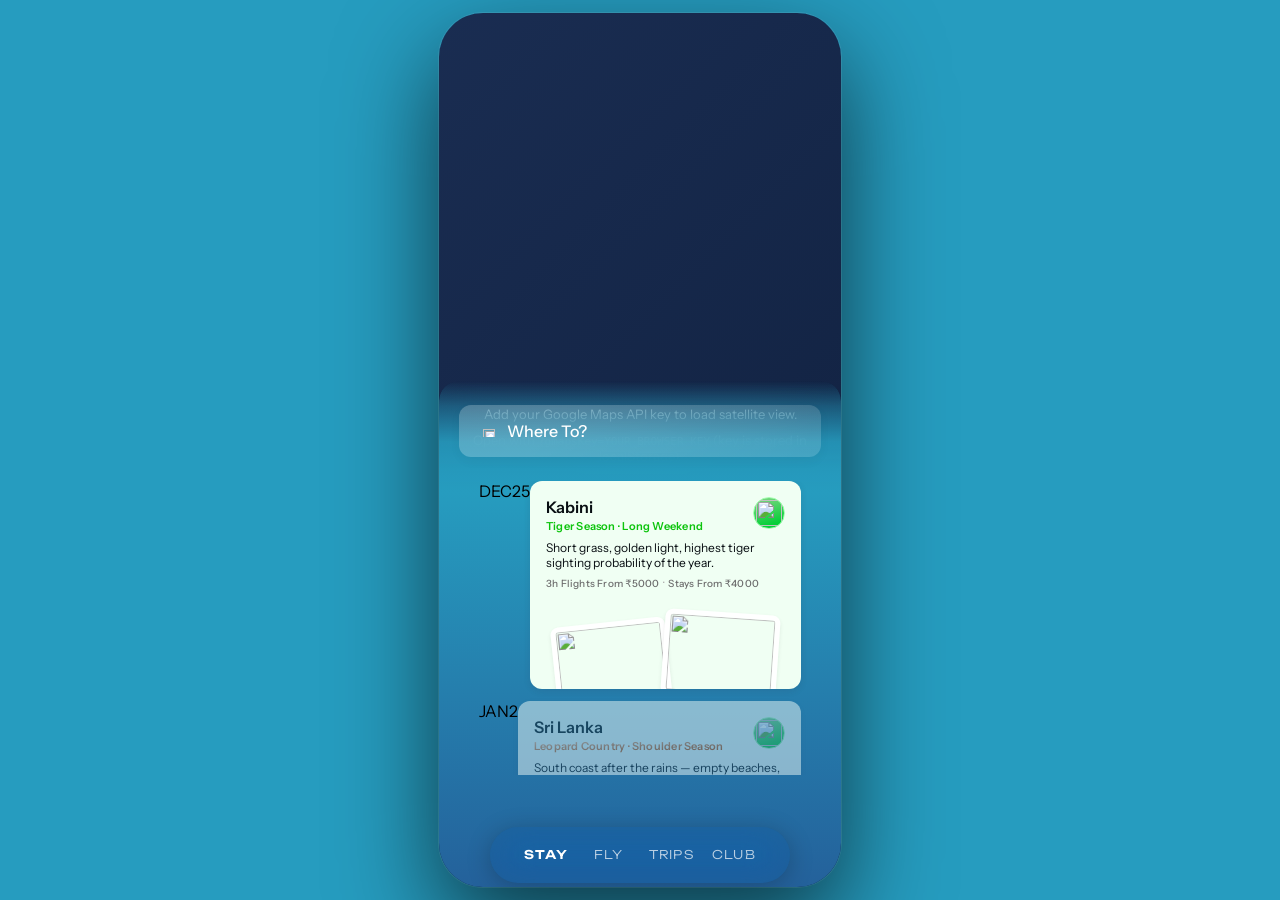
==== index.html @ 6139bfac "Add safe-area padding to sticky results search bar when expanded. Inset the search summary below the" ====
<!DOCTYPE html>
<!-- Storii prototype: edits live in this file; if reload looks unchanged, confirm URL path and hard-refresh (bypass cache). -->
<html lang="en">
<head>
  <meta charset="UTF-8">
  <meta name="viewport" content="width=device-width, initial-scale=1, viewport-fit=cover">
  <meta name="theme-color" content="#269CBF">
  <meta name="apple-mobile-web-app-capable" content="yes">
  <meta name="mobile-web-app-capable" content="yes">
  <meta name="apple-mobile-web-app-status-bar-style" content="black-translucent">
  <meta http-equiv="Cache-Control" content="no-cache, no-store, must-revalidate">
  <meta http-equiv="Pragma" content="no-cache">
  <meta http-equiv="Expires" content="0">
  <title>Storii — Stays</title>
  <link rel="preconnect" href="https://fonts.googleapis.com">
  <link href="https://fonts.googleapis.com/css2?family=Unbounded:wght@300;500;600;700&family=Instrument+Sans:wght@400;500;600;700&family=Geist+Mono:wght@300;400;500&display=swap" rel="stylesheet">
  <style>
    *, *::before, *::after { box-sizing: border-box; margin: 0; padding: 0; }
    body {
      min-height: 100vh;
      background: #0a1628;
      display: flex;
      align-items: center;
      justify-content: center;
      font-family: "Instrument Sans", system-ui, sans-serif;
    }
    .phone {
      width: 402px;
      height: 874px;
      container-type: inline-size;
      container-name: storii-phone;
      border-radius: 44px;
      overflow: hidden;
      position: relative;
      box-shadow:
        0 0 0 1px rgba(255,255,255,0.08),
        0 40px 100px rgba(0,0,0,0.65);
    }
    /* Figma 4623:28866 — screen gradient */
    .stay-screen,
    .screen {
      position: absolute;
      inset: 0;
      z-index: 1;
      background: linear-gradient(180deg, #273f78 0%, #152d63 34.569%, #152d63 100%);
    }
    .map-wrap {
      position: absolute;
      left: 0;
      right: 0;
      top: -30px;
      bottom: 0;
      width: 100%;
      height: auto;
      border-radius: 0;
      overflow: hidden;
      z-index: 1;
      isolation: isolate;
      direction: ltr;
    }
    #map,
    #gmap,
    .map-wrap,
    .map-container {
      background-color: #269CBF;
    }
    html,
    body,
    #root {
      background-color: #269CBF;
    }
    /* Absolute fill: percentage-sized Maps in WebViews often leave a left “gutter” of backgroundColor. */
    #gmap {
      position: absolute;
      left: -3px;
      right: -3px;
      top: 0;
      bottom: 0;
      width: auto;
      height: 100%;
      direction: ltr;
      transform: translateZ(0);
    }
    .map-fallback {
      position: absolute;
      inset: 0;
      display: none;
      align-items: center;
      justify-content: center;
      padding: 24px;
      text-align: center;
      font-size: 13px;
      color: rgba(255,255,255,0.85);
      background: linear-gradient(135deg, #1a2d52, #0f1f3d);
      z-index: 2;
    }
    .map-fallback.visible { display: flex; flex-direction: column; gap: 10px; }
    .map-fallback code { font-size: 11px; opacity: 0.9; }

    /* Bottom sheet — top ~20% fades to transparent over the map; lower ~80% reads as an opaque panel. */
    /* z-index well above Maps internal panes/tiles so sheet receives taps, scroll, wheel — not the map. */
    .sheet {
      position: absolute;
      left: 0;
      top: 368px;
      width: 402px;
      height: 506px;
      padding: 24px 20px 112px;
      border-radius: 20px 20px 0 0;
      z-index: 1000;
      pointer-events: auto;
      overflow: hidden;
      isolation: isolate;
      transform: translateZ(0);
      background: transparent;
      border-top: none;
      box-shadow: none;
      display: flex;
      flex-direction: column;
      gap: 24px;
      min-height: 0;
    }
    .sheet::before {
      content: "";
      position: absolute;
      left: 0;
      right: 0;
      top: 0;
      bottom: 0;
      border-radius: 20px 20px 0 0;
      z-index: 0;
      pointer-events: none;
      backdrop-filter: blur(28px);
      -webkit-backdrop-filter: blur(28px);
      /* Short top fade (map → sheet), then ~90% by search row, solid for cards. */
      mask-image: linear-gradient(
        180deg,
        rgba(0, 0, 0, 0) 0%,
        rgba(0, 0, 0, 0.45) 5%,
        rgba(0, 0, 0, 0.9) 12%,
        rgba(0, 0, 0, 0.98) 18%,
        rgba(0, 0, 0, 1) 22%,
        rgba(0, 0, 0, 1) 100%
      );
      -webkit-mask-image: linear-gradient(
        180deg,
        rgba(0, 0, 0, 0) 0%,
        rgba(0, 0, 0, 0.45) 5%,
        rgba(0, 0, 0, 0.9) 12%,
        rgba(0, 0, 0, 0.98) 18%,
        rgba(0, 0, 0, 1) 22%,
        rgba(0, 0, 0, 1) 100%
      );
    }
    /* Sheet tint: #269CBF fade at lip through 22%, then #269CBF → #24619B down to bottom. */
    .sheet::after {
      content: "";
      position: absolute;
      left: 0;
      right: 0;
      top: 0;
      bottom: 0;
      border-radius: 20px 20px 0 0;
      z-index: 0;
      pointer-events: none;
      background: linear-gradient(
        180deg,
        rgba(38, 156, 191, 0) 0%,
        rgba(38, 156, 191, 0.45) 5%,
        rgba(38, 156, 191, 0.9) 12%,
        rgba(38, 156, 191, 0.98) 18%,
        #269CBF 22%,
        #24619B 100%
      );
      opacity: 1;
    }
    .sheet > * {
      position: relative;
      z-index: 1;
    }
    .search-row {
      display: flex;
      align-items: center;
      width: 100%;
      min-width: 0;
      flex-shrink: 0;
    }
    /* Search row — Where To (Figma 4620:24451 translucent field) */
    .where-box {
      width: 100%;
      min-width: 0;
      flex-shrink: 0;
      box-sizing: border-box;
      height: 52px;
      min-height: 52px;
      max-height: 52px;
      border-radius: 12px;
      padding: 0 20px;
      display: flex;
      align-items: center;
      gap: 8px;
      background: linear-gradient(
        111.989deg,
        rgba(255, 255, 255, 0.225) 23.024%,
        rgba(255, 255, 255, 0.15) 94.82%
      );
      box-shadow: 0 4px 12px rgba(0, 0, 0, 0.04);
      border: none;
      cursor: pointer;
      -webkit-tap-highlight-color: transparent;
      text-align: left;
      font: inherit;
      color: inherit;
    }
    .where-box .search-ic {
      width: 20px;
      height: 20px;
      flex-shrink: 0;
      position: relative;
      overflow: hidden;
    }
    .where-box .search-ic-inner {
      position: absolute;
      top: 20.83%;
      right: 18.41%;
      bottom: 18.59%;
      left: 20.83%;
    }
    .where-box .search-ic-inner img {
      position: absolute;
      inset: 0;
      width: 100%;
      height: 100%;
      object-fit: contain;
      object-position: center;
      display: block;
    }
    .where-box span {
      font-weight: 500;
      font-size: 16px;
      color: #fff;
      text-transform: capitalize;
    }

    /* Bleed into sheet horizontal padding so the scroller viewport is full 402px — maximizes next-card peek. */
    .cards-scroller-bleed {
      width: calc(100% + 40px);
      margin-left: -20px;
      margin-right: -20px;
      flex: 1 1 auto;
      min-height: 0;
      min-width: 0;
      align-self: stretch;
      display: block;
    }

    /* Horizontal cards — min-width:0 so row scrolls inside fixed-width sheet (flex quirk) */
    /* Inner track uses max-content width so horizontal overflow is always measurable (flex-as-scroller bug in some engines). */
    /* display:block + padding: stable on iOS; flex + justify-content on a scrollport caused vertical jump while panning. */
    .cards-scroller {
      display: block;
      width: 100%;
      min-width: 0;
      flex: 1 1 auto;
      min-height: 0;
      overflow-x: auto;
      overflow-y: hidden;
      margin: 0;
      padding: 4px 20px 14px 20px;
      scroll-snap-type: x proximity;
      scroll-padding-inline: 20px;
      -webkit-overflow-scrolling: touch;
      touch-action: pan-x;
      overscroll-behavior-x: contain;
      overscroll-behavior-y: contain;
      scrollbar-width: none;
      cursor: grab;
      user-select: none;
      -webkit-user-select: none;
    }
    .cards-scroller-track {
      display: flex;
      flex-direction: row;
      flex-wrap: nowrap;
      align-items: flex-start;
      gap: 16px;
      width: max-content;
      min-height: 0;
    }
    .cards-scroller:active {
      cursor: grabbing;
    }
    .cards-scroller::-webkit-scrollbar { display: none; }

    .cards-scroller-tail {
      flex: 0 0 20px;
      width: 20px;
      flex-shrink: 0;
      scroll-snap-align: end;
    }

    /* Card width leaves at least ~48px of the next card visible (plus 16px gap) within the scroller inner width. */
    /* Fixed card width inside max-content track — avoids % flex-basis quirks; guarantees scroll range. */
    .deal-card {
      flex: 0 0 280px;
      width: 280px;
      scroll-snap-align: start;
      background: #eef8f1;
      border-radius: 12px;
      padding: 16px 16px 8px;
      box-shadow: 0 1.92px 7.68px rgba(49,44,63,0.12);
      display: flex;
      flex-direction: column;
      gap: 6px;
      overflow: hidden;
      flex-shrink: 0;
      transition: opacity 0.2s ease, transform 0.2s ease, filter 0.2s ease;
      user-select: none;
      -webkit-user-select: none;
      -webkit-touch-callout: none;
    }
    .deal-card.dim {
      opacity: 0.48;
      filter: saturate(0.85);
    }
    .deal-card.kabini { background: #f0fff3; }
    .deal-card.dest-sri-lanka { background: #f6fff8; }
    .deal-card.dest-maldives { background: #f0f9ff; }
    .deal-card.dest-rajasthan { background: #fff8f0; }
    .deal-card.dest-bangkok { background: #fffef5; }
    .deal-card.dest-vietnam { background: #f5fffa; }
    .deal-card.dest-hcmc { background: #f5fbff; }
    .deal-card.dest-hanoi { background: #f8fff5; }
    .deal-card.dest-phuket { background: #f0fffc; }
    .deal-card.dest-kl { background: #fffaf5; }
    .deal-card.dest-singapore { background: #faf5ff; }
    .deal-card.dest-bhutan { background: #f4fff7; }

    /* Desktop: date column hidden; row wrapper is layout-transparent. */
    .card-row {
      display: contents;
    }
    .card-date {
      display: none;
    }

    .card-titles .sub-line {
      font-size: 11px;
      font-weight: 600;
      letter-spacing: 0.02em;
      color: rgba(8, 14, 18, 0.72);
      line-height: 1.35;
      text-transform: none;
      white-space: normal;
    }
    .card-titles .sub-line.sub-accent {
      color: #0cc40c;
    }
    .card-titles .sub-line.sub-warm {
      background: linear-gradient(177.65deg, #ffb788 9%, #cc4e00 81%);
      -webkit-background-clip: text;
      -webkit-text-fill-color: transparent;
      background-clip: text;
    }

    /* Filter chip rings — match Figma Storii Filter (node 2393:8639): Staycation / Nature / Road / Temple / Islands / Family */
    .filter-ic.variant-blue {
      border-color: #c3fbff;
      background: linear-gradient(163.88deg, #90f0ff 8.7%, #02d3f3 81.1%);
    }
    .filter-ic.variant-nature {
      border-color: #a1ffae;
      background: linear-gradient(163.88deg, #76d57f 8.7%, #05cf37 81.1%);
    }
    .filter-ic.variant-teal {
      border-color: #8df5dc;
      background: linear-gradient(163.88deg, #76d5d5 8.7%, #1beeab 81.1%);
    }
    .filter-ic.variant-temple {
      border-color: #ffaea1;
      background: linear-gradient(163.88deg, #ffb788 8.7%, #cc4e00 81.1%);
    }
    .filter-ic.variant-pink {
      border-color: #f28df5;
      background: linear-gradient(163.88deg, #d576bc 8.7%, #ee1bce 81.1%);
    }
    .filter-ic.variant-road {
      border-color: #f5e78d;
      background: linear-gradient(163.88deg, #d5c776 8.7%, #eeb91b 81.1%);
    }

    .card-head {
      display: flex;
      align-items: flex-start;
      justify-content: space-between;
      gap: 8px;
    }
    .card-titles { display: flex; flex-direction: column; gap: 2px; }
    .card-titles h2 {
      font-size: 16px;
      font-weight: 600;
      color: #080e12;
      text-transform: none;
    }
    .card-titles .sub-green { font-size: 12px; font-weight: 600; color: #0cc40c; }
    .card-titles .sub-orange {
      font-size: 12px;
      font-weight: 600;
      background: linear-gradient(177.65deg, #ffb788 9%, #cc4e00 81%);
      -webkit-background-clip: text;
      -webkit-text-fill-color: transparent;
      background-clip: text;
    }
    .filter-ic {
      width: 32px;
      height: 32px;
      border-radius: 50%;
      overflow: hidden;
      border: 1px solid #a1ffae;
      flex-shrink: 0;
      background: linear-gradient(160deg, #76d57f 9%, #05cf37 81%);
    }
    .filter-ic img { width: 100%; height: 100%; object-fit: cover; }
    .filter-ic.contain img,
    .filter-ic.kabini-nature img,
    .filter-ic.variant-temple img {
      object-fit: contain;
      padding: 2px;
    }

    .card-desc {
      font-family: "Instrument Sans", system-ui, sans-serif;
      font-size: 12px;
      font-weight: 400;
      color: #080e12;
      line-height: normal;
      display: -webkit-box;
      -webkit-line-clamp: 2;
      line-clamp: 2;
      -webkit-box-orient: vertical;
      overflow: hidden;
      text-overflow: ellipsis;
      min-height: 0;
    }
    .card-meta {
      display: -webkit-box;
      -webkit-box-orient: vertical;
      -webkit-line-clamp: 2;
      line-clamp: 2;
      overflow: hidden;
      font-size: 10px;
      font-family: "Instrument Sans", system-ui, sans-serif;
      font-weight: 500;
      color: #6e6e6e;
      letter-spacing: 0.02em;
      padding: 4px 0;
      margin-top: -4px;
      margin-bottom: -4px;
      line-height: 1.35;
      min-width: 0;
      word-break: normal;
      overflow-wrap: anywhere;
      text-overflow: ellipsis;
      text-transform: none;
    }
    .card-meta span {
      display: inline;
    }
    .card-meta .dot {
      display: inline;
      padding: 0 0.35em;
      font-family: "Instrument Sans", sans-serif;
      font-size: 11px;
      color: #b4b4b4;
      text-transform: lowercase;
    }

    .polaroid-stack {
      position: relative;
      /* Fixed band + overflow: bottom of the tilted frames crops inside the stack (not the whole card).
         Photos overlap again via left offsets; card overflow:hidden still clips the right edge slightly on p2. */
      height: 96px;
      width: 100%;
      max-width: 100%;
      margin-top: 4px;
      margin-bottom: -16px;
      flex-shrink: 0;
      overflow: hidden;
    }
    .polaroid {
      position: absolute;
      border: 5px solid #fff;
      border-radius: 8px;
      box-shadow: 0 2px 4px rgba(0,0,0,0.08);
      overflow: hidden;
    }
    .polaroid img {
      width: 100%;
      height: 100%;
      object-fit: cover;
      display: block;
    }
    .deal-card img {
      -webkit-user-drag: none;
      user-drag: none;
      pointer-events: none;
    }
    .polaroid.p1 {
      width: 48%;
      aspect-ratio: 4 / 3;
      height: auto;
      left: 8px;
      top: 21px;
      transform: rotate(-6deg);
      z-index: 1;
    }
    .polaroid.p2 {
      width: 48%;
      aspect-ratio: 4 / 3;
      height: auto;
      left: calc(48% + 2px);
      top: 11px;
      transform: rotate(4deg);
      z-index: 2;
    }

    /* Tab bar — Figma 4665:33910 iOS floating pill */
    #storii-stay-tab-bar[hidden] {
      display: none !important;
    }
    .tab-bar {
      position: absolute;
      bottom: 0;
      left: 0;
      right: 0;
      display: flex;
      align-items: flex-end;
      justify-content: center;
      padding-bottom: 4px;
      z-index: 1001;
      pointer-events: none;
      background: none;
      background-color: transparent;
      box-shadow: none;
    }
    .tab-inner {
      pointer-events: all;
      box-sizing: border-box;
      width: 300px;
      max-width: calc(100% - 48px);
      min-height: 56px;
      display: flex;
      align-items: center;
      justify-content: space-between;
      padding: 12px 30px;
      border-radius: 40px;
      background: rgba(20, 76, 133, 0.2);
      backdrop-filter: blur(20px) saturate(1.2);
      -webkit-backdrop-filter: blur(20px) saturate(1.2);
      box-shadow: 0 4px 24px rgba(0, 0, 0, 0.22);
    }

    /* Map destination pins — inactive: dot from card .filter-ic fill; active: SVG bubble + card icon image. */
    .g-html-marker.map-pin-anchor {
      font-family: "Instrument Sans", system-ui, sans-serif !important;
      -webkit-font-smoothing: antialiased;
    }
    .map-pin-dot-wrap {
      box-sizing: border-box;
      width: 20px;
      height: 20px;
      display: flex;
      align-items: center;
      justify-content: center;
    }
    .map-pin-dot-inner {
      box-sizing: border-box;
      width: 14px;
      height: 14px;
      border-radius: 50%;
      border: 3px solid #fff;
      flex-shrink: 0;
    }
    .map-pin-active-wrap {
      position: relative;
      width: 50px;
      height: 62px;
      transform-origin: 50% 100%;
      filter: drop-shadow(0 4px 12px rgba(0, 0, 0, 0.35));
      overflow: visible;
    }
    .map-pin-active-wrap.map-pin-pop {
      animation: map-pin-pop-in 0.32s ease forwards;
    }
    @keyframes map-pin-pop-in {
      from {
        transform: scale(0.6);
      }
      to {
        transform: scale(1);
      }
    }
    .map-pin-active-svg {
      display: block;
      width: 50px;
      height: 62px;
      overflow: visible;
    }
    .map-pin-active-symbol {
      position: absolute;
      left: 5px;
      top: 7px;
      width: 40px;
      height: 40px;
      border-radius: 50%;
      overflow: hidden;
      display: flex;
      align-items: center;
      justify-content: center;
      pointer-events: none;
      box-sizing: border-box;
    }
    .map-pin-active-img {
      width: 100%;
      height: 100%;
      object-fit: contain;
      padding: 2px;
      box-sizing: border-box;
      display: block;
    }
    .map-pin-active-emoji {
      font-size: 22px;
      line-height: 1;
      display: block;
    }
    .g-html-marker.map-pin-anchor.map-pin-anchor-active {
      z-index: 2147483000 !important;
    }
    .tab-item {
      flex: 0 0 52px;
      width: 52px;
      height: 32px;
      display: flex;
      align-items: center;
      justify-content: center;
      text-align: center;
      font-family: "Unbounded", sans-serif;
      font-size: 12px;
      font-weight: 500;
      text-transform: uppercase;
      letter-spacing: 0.1em;
      line-height: 1;
      cursor: pointer;
      user-select: none;
    }
    .tab-item.active {
      font-weight: 600;
      color: #fff;
    }
    .tab-item:not(.active) {
      font-weight: 300;
      color: rgba(255, 255, 255, 0.7);
    }

    /* Search overlay — Figma 4562:5555 (layer 3) */
    .search-overlay,
    .storii-search-overlay {
      position: absolute;
      inset: 0;
      z-index: 3;
      display: flex;
      flex-direction: column;
      padding: calc(20px + max(16px, env(safe-area-inset-top, 0px))) 24px 24px;
      box-sizing: border-box;
      background: linear-gradient(180deg, #269CBF 0%, #269CBF 22%, #24619B 100%);
      opacity: 0;
      visibility: hidden;
      pointer-events: none;
      transform: translateY(20px);
      transition:
        opacity 200ms ease-out,
        transform 200ms ease-out,
        visibility 0ms linear 200ms;
    }
    .storii-search-overlay.is-open {
      z-index: 1100;
      opacity: 1;
      visibility: visible;
      pointer-events: auto;
      transform: translateY(0);
      transition:
        opacity 200ms ease-out,
        transform 200ms ease-out,
        visibility 0ms;
    }
    .storii-search-overlay.is-closing {
      opacity: 0;
      transform: translateY(20px);
      transition:
        opacity 150ms ease-in,
        transform 150ms ease-in,
        visibility 0ms linear 150ms;
    }
    .storii-search-overlay-head {
      display: flex;
      align-items: flex-start;
      justify-content: space-between;
      gap: 16px;
      margin-bottom: 24px;
    }
    .storii-search-title {
      margin: 0;
      font-family: "Instrument Sans", system-ui, sans-serif;
      font-size: 24px;
      line-height: 34px;
      color: #fff;
      text-transform: capitalize;
      font-weight: 600;
    }
    .storii-search-title-line {
      display: block;
    }
    .storii-search-title-line--soft {
      font-weight: 400;
    }
    .storii-search-close {
      flex: 0 0 auto;
      width: 44px;
      height: 44px;
      border: none;
      border-radius: 50%;
      padding: 0;
      display: flex;
      align-items: center;
      justify-content: center;
      cursor: pointer;
      -webkit-tap-highlight-color: transparent;
      background: linear-gradient(
        93.188deg,
        rgba(255, 255, 255, 0.225) 23.024%,
        rgba(255, 255, 255, 0.15) 94.82%
      );
      box-shadow: 0 4px 12px rgba(0, 0, 0, 0.04);
      color: #fff;
    }
    .storii-search-close svg {
      width: 12px;
      height: 12px;
      display: block;
    }
    .storii-search-compose {
      width: 100%;
      border-radius: 12px;
      box-sizing: border-box;
      background: linear-gradient(
        99.54deg,
        rgba(255, 255, 255, 0.225) 23.024%,
        rgba(255, 255, 255, 0.15) 94.82%
      );
      box-shadow: 0 4px 12px rgba(0, 0, 0, 0.04);
      margin-bottom: 32px;
      padding: 12px 12px 12px 16px;
      display: flex;
      flex-direction: column;
      gap: 12px;
      flex-shrink: 0;
    }
    .storii-search-overlay.has-date-picker .storii-search-compose {
      margin-bottom: 12px;
    }
    .storii-search-overlay.has-date-picker {
      overflow: hidden;
    }
    .storii-search-overlay.has-date-picker .storii-search-suggested-label,
    .storii-search-overlay.has-date-picker .storii-search-suggestions {
      display: none;
    }
    .storii-search-compose-top {
      display: flex;
      align-items: flex-start;
      gap: 8px;
      width: 100%;
    }
    .storii-search-field-ic {
      flex: 0 0 20px;
      width: 20px;
      height: 20px;
      margin-top: 8px;
      position: relative;
      overflow: hidden;
    }
    .storii-search-field-ic img {
      position: absolute;
      inset: 0;
      width: 100%;
      height: 100%;
      object-fit: contain;
    }
    .storii-search-input {
      flex: 1 1 auto;
      min-width: 0;
      width: 100%;
      min-height: 48px;
      max-height: 72px;
      resize: none;
      border: none;
      background: transparent;
      outline: none;
      font-family: "Instrument Sans", system-ui, sans-serif;
      font-size: 16px;
      font-weight: 500;
      line-height: 24px;
      color: #fff;
      text-transform: capitalize;
      padding: 4px 0 0;
      margin: 0;
    }
    .storii-search-input::placeholder {
      color: rgba(255, 255, 255, 0.55);
    }
    .storii-search-compose-divider {
      border: none;
      height: 1px;
      margin: 0;
      width: 100%;
      background: rgba(255, 255, 255, 0.22);
    }
    .storii-search-compose-meta {
      display: flex;
      align-items: center;
      gap: 12px;
      width: 100%;
      min-width: 0;
    }
    .storii-search-meta-chip {
      display: inline-flex;
      align-items: center;
      gap: 8px;
      flex: 0 1 auto;
      min-width: 0;
      padding: 4px 0;
      border: none;
      background: transparent;
      cursor: text;
      -webkit-tap-highlight-color: transparent;
      font: inherit;
      color: #fff;
      text-align: left;
    }
    .storii-search-meta-chip--dates {
      cursor: pointer;
    }
    .storii-search-date-label {
      font-family: "Instrument Sans", system-ui, sans-serif;
      font-size: 14px;
      font-weight: 500;
      color: #fff;
      text-transform: capitalize;
      white-space: nowrap;
    }
    .storii-search-meta-chip--guests,
    .storii-search-meta-chip--rooms {
      flex: 0 0 auto;
    }
    .storii-search-meta-chip--guests::before,
    .storii-search-meta-chip--rooms::before {
      content: "·";
      margin-right: 12px;
      color: rgba(255, 255, 255, 0.45);
      font-size: 14px;
      line-height: 1;
      pointer-events: none;
    }
    .storii-search-meta-lucide {
      flex: 0 0 14px;
      width: 14px;
      height: 14px;
      color: rgba(255, 255, 255, 0.7);
      stroke: rgba(255, 255, 255, 0.7);
    }
    .storii-search-compose-meta svg {
      color: rgba(255, 255, 255, 0.7);
      stroke: rgba(255, 255, 255, 0.7);
    }
    .storii-search-meta-input {
      width: auto;
      min-width: 1ch;
      max-width: 100%;
      border: none;
      background: transparent;
      outline: none;
      font-family: "Instrument Sans", system-ui, sans-serif;
      font-size: 14px;
      font-weight: 500;
      color: #fff;
      text-transform: capitalize;
      padding: 0;
      margin: 0;
    }
    .storii-search-meta-input--guests,
    .storii-search-meta-input--rooms {
      width: 1.5ch;
      text-align: center;
    }
    .storii-search-submit {
      flex: 0 0 32px;
      width: 32px;
      height: 32px;
      margin-left: auto;
      border: none;
      border-radius: 50%;
      padding: 0;
      display: flex;
      align-items: center;
      justify-content: center;
      cursor: pointer;
      -webkit-tap-highlight-color: transparent;
      background-image: url("data:image/svg+xml,%3Csvg viewBox='0 0 32 32' xmlns='http://www.w3.org/2000/svg' preserveAspectRatio='none'%3E%3Crect width='100%25' height='100%25' fill='url(%23grad)'/%3E%3Cdefs%3E%3CradialGradient id='grad' gradientUnits='userSpaceOnUse' cx='0' cy='0' r='10' gradientTransform='matrix(1.4393 2.8652 -3.1501 6.7195 8.45 -4.5435)'%3E%3Cstop stop-color='rgba(255,255,255,1)' offset='0'/%3E%3Cstop stop-color='rgba(255,255,255,0.5)' offset='1'/%3E%3C/radialGradient%3E%3C/defs%3E%3C/svg%3E");
      background-size: 100% 100%;
      background-repeat: no-repeat;
      box-shadow: 0 4px 6px rgba(0, 0, 0, 0.04);
    }
    .storii-search-submit-icon {
      flex: 0 0 16px;
      width: 16px;
      height: 16px;
      display: block;
      color: #0a1628;
      stroke: #0a1628;
    }
    .storii-search-submit svg {
      display: block;
      color: #0a1628;
      stroke: #0a1628;
    }
    .storii-search-suggested-label {
      margin: 0 0 12px;
      font-family: "Instrument Sans", system-ui, sans-serif;
      font-size: 11px;
      font-weight: 500;
      letter-spacing: 0.12em;
      text-transform: uppercase;
      color: rgba(255, 255, 255, 0.55);
    }
    .storii-search-suggestions {
      list-style: none;
      margin: 0;
      padding: 0;
      display: flex;
      flex-direction: column;
      gap: 4px;
    }
    .storii-search-suggestion {
      display: flex;
      align-items: flex-start;
      justify-content: space-between;
      gap: 12px;
      width: 100%;
      padding: 14px 10px;
      border: none;
      border-radius: 12px;
      background: transparent;
      cursor: pointer;
      -webkit-tap-highlight-color: transparent;
      text-align: left;
      font: inherit;
      color: rgba(255, 255, 255, 0.7);
      box-shadow: 0 4px 6px rgba(0, 0, 0, 0.04);
    }
    .storii-search-suggestion-text {
      flex: 1 1 auto;
      min-width: 0;
      font-family: "Instrument Sans", system-ui, sans-serif;
      font-size: 14px;
      font-weight: 500;
      line-height: 1.35;
      text-transform: capitalize;
    }
    .storii-search-suggestion-arrow {
      flex: 0 0 24px;
      width: 24px;
      height: 24px;
      display: flex;
      align-items: center;
      justify-content: center;
    }
    .storii-search-suggestion-arrow-inner {
      display: flex;
      align-items: center;
      justify-content: center;
      width: 24px;
      height: 24px;
      transform: rotate(-130deg);
    }
    .storii-search-suggestion-arrow-inner img {
      width: 14px;
      height: 14px;
      display: block;
      object-fit: contain;
      opacity: 0.85;
    }

    /* Date range picker sheet — below search compose */
    .storii-date-picker {
      flex: 0 0 0;
      min-height: 0;
      overflow: hidden;
      opacity: 0;
      transform: translateY(12px);
      pointer-events: none;
      transition:
        opacity 200ms ease-out,
        transform 200ms ease-out,
        flex 200ms ease-out;
    }
    .storii-date-picker.is-open {
      flex: 1 1 auto;
      opacity: 1;
      transform: translateY(0);
      pointer-events: auto;
    }
    .storii-date-picker.is-closing {
      flex: 0 0 0;
      opacity: 0;
      transform: translateY(12px);
      transition:
        opacity 200ms ease-in,
        transform 200ms ease-in,
        flex 200ms ease-in;
    }
    .storii-date-picker-panel {
      height: 100%;
      min-height: 0;
      display: flex;
      flex-direction: column;
      background: #fff;
      border-radius: 16px 16px 0 0;
      box-shadow: 0 -4px 24px rgba(0, 0, 0, 0.12);
    }
    .storii-date-picker-scroll {
      flex: 1 1 auto;
      min-height: 0;
      overflow-x: hidden;
      overflow-y: auto;
      -webkit-overflow-scrolling: touch;
      overscroll-behavior: contain;
      padding: 20px 24px;
      box-sizing: border-box;
    }
    .storii-cal-month {
      margin: 0 0 28px;
    }
    .storii-cal-month:last-child {
      margin-bottom: 8px;
    }
    .storii-cal-month-title {
      margin: 0 0 16px;
      font-family: "Instrument Sans", system-ui, sans-serif;
      font-size: 18px;
      font-weight: 600;
      line-height: 1.2;
      color: #0a1628;
      text-align: left;
    }
    .storii-cal-dow {
      display: grid;
      grid-template-columns: repeat(7, 1fr);
      margin: 0 0 8px;
      padding: 0;
      list-style: none;
    }
    .storii-cal-dow li {
      font-family: "Instrument Sans", system-ui, sans-serif;
      font-size: 11px;
      font-weight: 500;
      letter-spacing: 0.06em;
      text-transform: uppercase;
      text-align: center;
      color: rgba(10, 22, 40, 0.45);
    }
    .storii-cal-grid {
      display: grid;
      grid-template-columns: repeat(7, 1fr);
      gap: 2px 0;
    }
    .storii-cal-day {
      position: relative;
      display: flex;
      align-items: center;
      justify-content: center;
      min-height: 44px;
      padding: 0;
      border: none;
      background: transparent;
      cursor: pointer;
      -webkit-tap-highlight-color: transparent;
      font: inherit;
    }
    .storii-cal-day.is-empty {
      visibility: hidden;
      pointer-events: none;
    }
    .storii-cal-day.is-past {
      cursor: default;
      pointer-events: none;
    }
    .storii-cal-day.is-past .storii-cal-day-num {
      color: rgba(10, 22, 40, 0.28);
    }
    .storii-cal-day-num {
      position: relative;
      z-index: 2;
      width: 40px;
      height: 40px;
      display: flex;
      align-items: center;
      justify-content: center;
      border-radius: 50%;
      font-family: "Instrument Sans", system-ui, sans-serif;
      font-size: 15px;
      font-weight: 500;
      line-height: 1;
      color: #0a1628;
    }
    .storii-cal-day.is-in-range::before,
    .storii-cal-day.is-range-start::before,
    .storii-cal-day.is-range-end::before {
      content: "";
      position: absolute;
      top: 50%;
      transform: translateY(-50%);
      height: 40px;
      background: rgba(10, 22, 40, 0.12);
      z-index: 0;
    }
    .storii-cal-day.is-in-range::before {
      left: 0;
      right: 0;
    }
    .storii-cal-day.is-range-start::before {
      left: 50%;
      right: 0;
    }
    .storii-cal-day.is-range-end::before {
      left: 0;
      right: 50%;
    }
    .storii-cal-day.is-endpoint .storii-cal-day-num {
      background: #0a1628;
      color: #fff;
    }

    .storii-search-overlay.is-exiting-to-results {
      opacity: 0;
      pointer-events: none;
      transition: opacity 200ms ease-in;
    }

    /* Results screen — layer 2 (mounted but inert until search handoff) */
    .results-screen,
    .storii-search-results {
      position: absolute;
      inset: 0;
      z-index: 2;
      pointer-events: none;
      visibility: hidden;
    }
    .storii-search-results.is-layer-active {
      visibility: visible;
      pointer-events: none;
    }
    .storii-search-results.is-open {
      visibility: visible;
    }
    body.storii-results-screen-open #storii-stay-tab-bar {
      display: none !important;
      pointer-events: none;
      visibility: hidden;
    }
    .storii-results-map-wrap {
      position: absolute;
      left: 0;
      right: 0;
      top: -30px;
      bottom: 0;
      overflow: hidden;
      z-index: 1;
      isolation: isolate;
      opacity: 0;
      pointer-events: none;
      transition: opacity 300ms ease-out;
    }
    .storii-results-map-wrap.is-map-visible {
      opacity: 1;
      pointer-events: auto;
    }
    .storii-results-map-wrap.is-map-fading-out {
      opacity: 0;
      transition: opacity 300ms ease-in;
      pointer-events: none;
    }
    .storii-results-map-wrap.is-map-searching::after {
      content: "";
      position: absolute;
      inset: 0;
      z-index: 2;
      pointer-events: none;
      background: rgba(8, 14, 18, 0.14);
      opacity: 1;
      transition: opacity 280ms ease;
    }
    .storii-results-map-wrap.is-map-visible.is-map-sheet-covered {
      opacity: 0;
      transition: opacity 250ms ease;
      pointer-events: none;
    }
    .storii-results-search-pill {
      position: absolute;
      left: 50%;
      top: 40%;
      z-index: 5;
      opacity: 0;
      pointer-events: none;
      transform: translate(-50%, -50%) scale(0.96);
      min-width: 200px;
      max-width: calc(100% - 48px);
      padding: 14px 20px 12px;
      border-radius: 24px;
      background: linear-gradient(
        135deg,
        rgba(36, 97, 155, 0.94) 0%,
        rgba(38, 156, 191, 0.88) 100%
      );
      -webkit-backdrop-filter: blur(12px);
      backdrop-filter: blur(12px);
      box-shadow:
        0 8px 32px rgba(8, 14, 18, 0.22),
        0 0 0 1px rgba(255, 255, 255, 0.12) inset;
      color: #fff;
      transition:
        opacity 220ms ease,
        transform 280ms cubic-bezier(0.22, 1, 0.36, 1);
    }
    .storii-results-search-pill.is-visible {
      opacity: 1;
      transform: translate(-50%, -50%) scale(1);
    }
    .storii-results-search-pill.is-entering {
      transform: translate(-50%, -50%) scale(1);
    }
    .storii-results-search-pill.is-hiding {
      opacity: 0;
      transform: translate(-50%, -50%) scale(0.98);
      transition: opacity 220ms ease-in, transform 220ms ease-in;
    }
    .storii-results-search-pill-inner {
      display: flex;
      flex-direction: column;
      align-items: center;
      gap: 10px;
    }
    .storii-results-search-pill-row {
      display: flex;
      align-items: center;
      gap: 10px;
      width: 100%;
      justify-content: center;
    }
    .storii-results-search-pill-ic {
      flex: 0 0 18px;
      width: 18px;
      height: 18px;
      display: flex;
      align-items: center;
      justify-content: center;
      opacity: 0.9;
    }
    .storii-results-search-pill-ic svg {
      width: 16px;
      height: 16px;
      stroke: #fff;
    }
    .storii-results-search-pill-copy {
      display: flex;
      flex-direction: column;
      align-items: flex-start;
      gap: 3px;
      min-width: 0;
    }
    .storii-results-search-pill-primary {
      display: block;
      font-family: "Instrument Sans", system-ui, sans-serif;
      font-size: 15px;
      font-weight: 600;
      line-height: 1.2;
      letter-spacing: -0.01em;
      white-space: nowrap;
      transition:
        opacity 150ms ease,
        transform 150ms ease;
    }
    .storii-results-search-pill-primary.is-swapping-out {
      opacity: 0;
      transform: translateY(4px);
    }
    .storii-results-search-pill-primary.is-swapping-in {
      opacity: 0;
      transform: translateY(-4px);
    }
    .storii-results-search-pill-secondary {
      display: block;
      font-family: "Geist Mono", ui-monospace, monospace;
      font-size: 10px;
      font-weight: 500;
      letter-spacing: -0.1px;
      text-transform: uppercase;
      color: rgba(255, 255, 255, 0.72);
      white-space: nowrap;
      overflow: hidden;
      text-overflow: ellipsis;
      max-width: 220px;
    }
    .storii-results-search-pill-progress {
      width: 100%;
      height: 2px;
      border-radius: 2px;
      background: rgba(255, 255, 255, 0.2);
      overflow: hidden;
    }
    .storii-results-search-pill-progress span {
      display: block;
      height: 100%;
      width: 36%;
      border-radius: 2px;
      background: rgba(255, 255, 255, 0.85);
      animation: storii-pill-progress 1.4s ease-in-out infinite;
    }
    @keyframes storii-pill-progress {
      0% {
        transform: translateX(-120%);
      }
      100% {
        transform: translateX(320%);
      }
    }
    @media (prefers-reduced-motion: reduce) {
      .storii-results-search-pill {
        transition: opacity 120ms ease;
      }
      .storii-results-search-pill.is-visible,
      .storii-results-search-pill.is-entering,
      .storii-results-search-pill.is-hiding {
        transform: translate(-50%, -50%);
      }
      .storii-results-search-pill-primary.is-swapping-out,
      .storii-results-search-pill-primary.is-swapping-in {
        opacity: 1;
        transform: none;
      }
      .storii-results-search-pill-progress span {
        animation: none;
        width: 60%;
        margin: 0 auto;
      }
    }

    /* AI loading — between search submit and results sheet */
    .storii-ai-loading {
      position: absolute;
      inset: 0;
      z-index: 10;
      pointer-events: none;
      opacity: 1;
      transition: opacity 300ms ease;
    }
    .storii-ai-loading.is-fading-out {
      opacity: 0;
    }
    .storii-ai-loading-vignette {
      position: absolute;
      inset: 0;
      background: radial-gradient(
        ellipse at 50% 40%,
        rgba(20, 50, 90, 0) 0%,
        rgba(15, 40, 75, 0.72) 100%
      );
    }
    .storii-ai-loading-orb-wrap {
      position: absolute;
      left: 50%;
      top: 36%;
      width: 0;
      height: 0;
    }
    .storii-ai-loading-glow,
    .storii-ai-loading-core,
    .storii-ai-loading-ring {
      position: absolute;
      left: 50%;
      top: 50%;
      border-radius: 50%;
      transform: translate(-50%, -50%);
    }
    .storii-ai-loading-glow {
      width: 240px;
      height: 240px;
      background: radial-gradient(
        circle,
        rgba(38, 156, 191, 0.35) 0%,
        transparent 70%
      );
      filter: blur(30px);
      animation: storii-ai-pulse-glow 2.2s ease-in-out infinite;
    }
    .storii-ai-loading-core {
      width: 180px;
      height: 180px;
      background: radial-gradient(
        circle at 40% 38%,
        rgba(120, 210, 240, 0.95) 0%,
        rgba(38, 156, 191, 0.85) 35%,
        rgba(20, 90, 140, 0.5) 70%,
        transparent 100%
      );
      filter: blur(28px);
      animation: storii-ai-pulse-core 2.2s ease-in-out infinite;
    }
    .storii-ai-loading-ring--1 {
      width: 180px;
      height: 180px;
      border: 1px solid rgba(120, 210, 240, 0.5);
      animation: storii-ai-ring-pulse 2.2s ease-in-out infinite;
    }
    .storii-ai-loading-ring--2 {
      width: 230px;
      height: 230px;
      border: 0.5px solid rgba(38, 156, 191, 0.2);
      animation: storii-ai-ring-pulse 2.2s ease-in-out infinite 0.5s;
    }
    @keyframes storii-ai-pulse-core {
      0%,
      100% {
        transform: translate(-50%, -50%) scale(0.82);
        opacity: 0.8;
      }
      50% {
        transform: translate(-50%, -50%) scale(1.08);
        opacity: 1;
      }
    }
    @keyframes storii-ai-pulse-glow {
      0%,
      100% {
        transform: translate(-50%, -50%) scale(0.85);
        opacity: 0.6;
      }
      50% {
        transform: translate(-50%, -50%) scale(1.1);
        opacity: 1;
      }
    }
    @keyframes storii-ai-ring-pulse {
      0%,
      100% {
        transform: translate(-50%, -50%) scale(0.88);
        opacity: 0.2;
      }
      50% {
        transform: translate(-50%, -50%) scale(1.1);
        opacity: 0.6;
      }
    }
    .storii-ai-loading-copy {
      position: absolute;
      left: 0;
      right: 0;
      top: 54%;
      display: flex;
      flex-direction: column;
      align-items: center;
      padding: 0 28px;
      text-align: center;
      gap: 10px;
    }
    .storii-ai-loading-label {
      margin: 0;
      font-family: "Geist Mono", ui-monospace, monospace;
      font-size: 10px;
      font-weight: 500;
      letter-spacing: 0.18em;
      text-transform: uppercase;
      color: rgba(255, 255, 255, 0.38);
      line-height: 1.2;
      min-height: 1.2em;
      transition: opacity 300ms ease;
    }
    .storii-ai-loading-label.is-fading {
      opacity: 0;
    }
    .storii-ai-loading-query {
      margin: 0;
      font-family: "Instrument Sans", system-ui, sans-serif;
      font-size: 19px;
      font-weight: 600;
      line-height: 1.25;
      letter-spacing: -0.02em;
      color: #fff;
      max-width: 100%;
    }
    .storii-ai-loading-tags {
      display: flex;
      flex-wrap: wrap;
      justify-content: center;
      gap: 7px;
      margin-top: 4px;
      max-width: 100%;
    }
    .storii-ai-loading-tag {
      font-family: "Instrument Sans", system-ui, sans-serif;
      font-size: 11px;
      font-weight: 500;
      letter-spacing: 0.02em;
      color: rgba(255, 255, 255, 0.55);
      opacity: 0;
      transform: translateY(5px);
      transition:
        opacity 400ms ease,
        transform 400ms ease;
    }
    .storii-ai-loading-tag.is-visible {
      opacity: 1;
      transform: translateY(0);
    }
    .storii-ai-loading-dots {
      display: flex;
      align-items: center;
      justify-content: center;
      gap: 6px;
      margin-top: 6px;
    }
    .storii-ai-loading-dots span {
      width: 4px;
      height: 4px;
      border-radius: 50%;
      background: rgba(255, 255, 255, 0.25);
      animation: storii-ai-dot-pulse 1.2s ease-in-out infinite;
    }
    .storii-ai-loading-dots span:nth-child(2) {
      animation-delay: 0.2s;
    }
    .storii-ai-loading-dots span:nth-child(3) {
      animation-delay: 0.4s;
    }
    @keyframes storii-ai-dot-pulse {
      0%,
      100% {
        transform: scale(1);
        opacity: 0.25;
      }
      50% {
        transform: scale(1.6);
        opacity: 0.8;
      }
    }
    @media (prefers-reduced-motion: reduce) {
      .storii-ai-loading-glow,
      .storii-ai-loading-core,
      .storii-ai-loading-ring--1,
      .storii-ai-loading-ring--2,
      .storii-ai-loading-dots span {
        animation: none;
      }
      .storii-ai-loading-tag {
        opacity: 1;
        transform: none;
        transition: none;
      }
      .storii-ai-loading-label.is-fading {
        opacity: 1;
      }
    }

    .g-html-marker.storii-pin-drop {
      opacity: 0;
      transform: scale(0);
      transform-origin: center bottom;
      transition:
        opacity 200ms ease-out,
        transform 200ms ease-out;
    }
    .g-html-marker.storii-pin-drop.is-pin-visible {
      opacity: 1;
      transform: scale(1);
    }
    #results-map,
    #gmap-results,
    .results-map-wrap,
    .storii-results-map-wrap {
      background-color: #9ed4b4;
    }
    #gmap-results {
      position: absolute;
      left: -3px;
      right: -3px;
      top: 0;
      bottom: 0;
      width: auto;
      height: 100%;
      direction: ltr;
      transform: translateZ(0);
    }
    .storii-results-panel,
    .results-sheet {
      position: fixed;
      bottom: 0;
      left: 0;
      right: 0;
      top: 45vh;
      z-index: 1000;
      display: flex;
      flex-direction: column;
      gap: 12px;
      padding: 16px 20px 0;
      min-height: 0;
      pointer-events: none;
      transform: translateY(100%);
      border-radius: 20px 20px 0 0;
      overflow: hidden;
      transition:
        top 350ms cubic-bezier(0.4, 0, 0.2, 1),
        transform 350ms cubic-bezier(0.4, 0, 0.2, 1),
        border-radius 350ms cubic-bezier(0.4, 0, 0.2, 1);
      background: linear-gradient(
        180deg,
        rgba(38, 156, 191, 0) 0%,
        rgba(38, 156, 191, 0.45) 4%,
        rgba(38, 156, 191, 0.98) 10%,
        #269CBF 14%,
        #24619B 100%
      );
    }
    .storii-results-panel.is-sheet-visible,
    .results-sheet.is-sheet-visible {
      transform: translateY(0);
      pointer-events: auto;
    }
    .storii-results-panel.is-sheet-visible.sheet-expanded,
    .results-sheet.sheet-expanded {
      top: 0;
      border-radius: 0;
    }
    .storii-results-panel.is-sheet-visible.sheet-expanded .storii-results-summary,
    .storii-results-panel.is-sheet-visible.sheet-expanded .results-search-bar,
    .results-sheet.sheet-expanded .storii-results-summary,
    .results-sheet.sheet-expanded .results-search-bar {
      padding-top: calc(12px + env(safe-area-inset-top, 44px));
      box-sizing: border-box;
    }
    .storii-results-panel.is-sheet-closing,
    .results-sheet.is-sheet-closing {
      transform: translateY(100%);
      transition: transform 250ms ease-in;
      pointer-events: none;
    }
    .storii-results-summary,
    .results-search-bar {
      flex: 0 0 auto;
      position: sticky;
      top: 0;
      z-index: 10;
      width: 100%;
      min-height: 64px;
      border-radius: 12px;
      padding: 12px 20px;
      display: flex;
      align-items: center;
      gap: 8px;
      border: 0.5px solid rgba(255, 255, 255, 0.35);
      border-bottom: 0.5px solid rgba(0, 0, 0, 0.08);
      text-align: left;
      -webkit-tap-highlight-color: transparent;
      background: linear-gradient(
        90deg,
        rgba(237, 250, 255, 1) 0%,
        rgba(245, 255, 254, 1) 100%
      );
      box-shadow: 0 4px 12px rgba(0, 0, 0, 0.04);
      font: inherit;
      color: #080e12;
    }
    .storii-results-back {
      flex: 0 0 24px;
      width: 24px;
      height: 24px;
      border: none;
      padding: 0;
      background: transparent;
      color: #080e12;
      display: flex;
      align-items: center;
      justify-content: center;
      cursor: pointer;
      -webkit-tap-highlight-color: transparent;
    }
    .storii-results-back img {
      width: 18px;
      height: 18px;
      display: block;
      transform: rotate(180deg);
    }
    .storii-results-summary-text {
      flex: 1 1 auto;
      min-width: 0;
      display: flex;
      flex-direction: column;
      gap: 4px;
      justify-content: center;
    }
    .storii-results-query {
      font-family: "Instrument Sans", system-ui, sans-serif;
      font-size: 14px;
      font-weight: 500;
      line-height: 16px;
      min-height: 16px;
      color: #080e12;
      text-transform: capitalize;
      white-space: nowrap;
      overflow: hidden;
      text-overflow: ellipsis;
    }
    .storii-results-meta {
      font-family: "Instrument Sans", system-ui, sans-serif;
      font-size: 12px;
      font-weight: 500;
      line-height: 1.2;
      color: rgba(0, 0, 0, 0.4);
      white-space: nowrap;
      overflow: hidden;
      text-overflow: ellipsis;
    }
    .storii-results-filters {
      display: none;
      flex: 0 0 auto;
      gap: 8px;
      overflow-x: auto;
      overflow-y: hidden;
      -webkit-overflow-scrolling: touch;
      scrollbar-width: none;
      padding: 2px 0 4px;
      margin: 0 -4px;
    }
    .storii-results-filters::-webkit-scrollbar {
      display: none;
    }
    .storii-results-filter-chip {
      flex: 0 0 auto;
      display: inline-flex;
      align-items: center;
      gap: 6px;
      padding: 8px 12px;
      border-radius: 999px;
      border: 1px solid rgba(255, 255, 255, 0.45);
      background: transparent;
      color: #fff;
      font-family: "Instrument Sans", system-ui, sans-serif;
      font-size: 12px;
      font-weight: 500;
      line-height: 1;
      white-space: nowrap;
      cursor: pointer;
      -webkit-tap-highlight-color: transparent;
    }
    .storii-results-filter-chip .storii-results-filter-arrow {
      display: flex;
      width: 12px;
      height: 12px;
      transform: rotate(-130deg);
      opacity: 0.85;
    }
    .storii-results-filter-chip svg {
      width: 12px;
      height: 12px;
      stroke: #fff;
    }
    .storii-results-cards-scroller {
      flex: 1 1 auto;
      min-height: 0;
      overflow-x: hidden;
      overflow-y: auto;
      -webkit-overflow-scrolling: touch;
      overscroll-behavior: contain;
      padding: 4px 0 calc(24px + env(safe-area-inset-bottom, 0px));
      margin: 0 -20px;
      padding-left: 20px;
      padding-right: 20px;
    }
    .storii-results-cards-track {
      display: flex;
      flex-direction: column;
      gap: 16px;
    }
    .storii-result-card {
      background: #f1fcff;
      border-radius: 8px;
      overflow: hidden;
      flex-shrink: 0;
      display: flex;
      flex-direction: column;
      gap: 12px;
      padding-bottom: 12px;
      opacity: 1;
    }
    .storii-result-card-hero {
      position: relative;
      width: 100%;
      height: 195px;
      overflow: hidden;
      flex-shrink: 0;
      background: #b8dce8;
    }
    .storii-result-card-hero::after {
      content: "";
      position: absolute;
      left: 0;
      right: 0;
      bottom: 0;
      height: 56px;
      background: linear-gradient(180deg, rgba(0, 0, 0, 0) 0%, rgba(0, 0, 0, 0.5) 100%);
      pointer-events: none;
      z-index: 1;
    }
    .storii-result-card-gallery {
      position: absolute;
      inset: 0;
      display: flex;
      overflow-x: auto;
      overflow-y: hidden;
      scroll-snap-type: x mandatory;
      scroll-behavior: smooth;
      -webkit-overflow-scrolling: touch;
      overscroll-behavior-x: contain;
      scrollbar-width: none;
      z-index: 0;
    }
    .storii-result-card-gallery::-webkit-scrollbar {
      display: none;
    }
    .storii-result-card-slide {
      flex: 0 0 100%;
      width: 100%;
      height: 100%;
      scroll-snap-align: start;
      scroll-snap-stop: always;
    }
    .storii-result-card-slide img {
      width: 100%;
      height: 100%;
      object-fit: cover;
      display: block;
      pointer-events: none;
    }
    .storii-result-card-dots {
      position: absolute;
      left: 50%;
      bottom: 10px;
      transform: translateX(-50%);
      display: flex;
      gap: 7px;
      align-items: center;
      padding: 6px 10px;
      border-radius: 999px;
      background: rgba(0, 0, 0, 0.38);
      z-index: 2;
    }
    .storii-result-card-dot {
      width: 7px;
      height: 7px;
      border-radius: 50%;
      border: none;
      padding: 0;
      margin: 0;
      background: rgba(255, 255, 255, 0.55);
      box-shadow: 0 0 0 1px rgba(0, 0, 0, 0.2);
      cursor: pointer;
      flex-shrink: 0;
    }
    .storii-result-card-dot.is-active {
      width: 8px;
      height: 8px;
      background: #fff;
    }
    .storii-result-card-body {
      padding: 0 16px;
      display: flex;
      flex-direction: column;
      gap: 12px;
      min-width: 0;
    }
    .storii-result-card-head {
      display: flex;
      align-items: flex-start;
      gap: 12px;
    }
    .storii-result-card-info {
      flex: 1 1 0;
      min-width: 0;
      display: flex;
      flex-direction: column;
      gap: 4px;
    }
    .storii-result-card-title {
      margin: 0;
      font-family: "Instrument Sans", system-ui, sans-serif;
      font-size: 16px;
      font-weight: 600;
      line-height: normal;
      color: #080e12;
      text-transform: capitalize;
    }
    .storii-result-card-sub {
      margin: 0;
      display: flex;
      flex-wrap: wrap;
      align-items: center;
      gap: 4px;
      font-family: "Geist Mono", ui-monospace, monospace;
      font-size: 10px;
      font-weight: 500;
      letter-spacing: -0.1px;
      line-height: normal;
      color: rgba(0, 0, 0, 0.4);
      text-transform: uppercase;
    }
    .storii-result-card-sub .star {
      font-family: inherit;
    }
    .storii-result-card-sub .sep {
      font-family: "Instrument Sans", system-ui, sans-serif;
      font-size: 12px;
      font-weight: 500;
      color: #b4b4b4;
      text-transform: lowercase;
    }
    .storii-result-card-price {
      flex: 0 0 auto;
      display: flex;
      flex-direction: column;
      align-items: flex-end;
      gap: 4px;
      padding: 4px 0;
      white-space: nowrap;
    }
    .storii-result-card-price-amt {
      font-family: "Instrument Sans", system-ui, sans-serif;
      font-size: 14px;
      font-weight: 500;
      line-height: normal;
      color: #080e12;
      text-transform: lowercase;
    }
    .storii-result-card-price-unit {
      font-family: "Geist Mono", ui-monospace, monospace;
      font-size: 10px;
      font-weight: 500;
      letter-spacing: -0.1px;
      line-height: normal;
      color: #6e6e6e;
      text-transform: uppercase;
      text-align: right;
    }
    .storii-result-card-footer {
      display: flex;
      flex-direction: column;
      gap: 8px;
      width: 100%;
    }
    .storii-result-card-divider {
      border: 0;
      height: 1px;
      margin: 0;
      background: #c7dde2;
    }
    .storii-result-card-footer-row {
      display: flex;
      align-items: center;
      justify-content: space-between;
      gap: 12px;
      width: 100%;
    }
    .storii-result-cashback {
      display: flex;
      align-items: center;
      gap: 4px;
      margin: 0;
      min-width: 0;
    }
    .storii-result-cashback-badge {
      position: relative;
      flex: 0 0 28px;
      width: 28px;
      height: 28px;
      display: flex;
      align-items: center;
      justify-content: center;
    }
    .storii-result-cashback-badge::before {
      content: "";
      position: absolute;
      inset: 0;
      border-radius: 50%;
      background: radial-gradient(circle at 30% 28%, #5ecde8 0%, #2aa9ca 72%);
      box-shadow: 0 2.716px 9.507px rgba(0, 0, 0, 0.04);
    }
    .storii-result-cashback-value {
      position: relative;
      z-index: 1;
      font-family: "Instrument Sans", system-ui, sans-serif;
      font-size: 10px;
      font-weight: 700;
      letter-spacing: -0.45px;
      line-height: 1;
      color: #fff;
      text-shadow: 0 2.716px 9.507px rgba(0, 0, 0, 0.04);
      white-space: nowrap;
    }
    .storii-result-cashback-label {
      font-family: "Instrument Sans", system-ui, sans-serif;
      font-size: 12px;
      font-weight: 500;
      line-height: normal;
      color: #2aa9ca;
      text-transform: capitalize;
      white-space: nowrap;
    }
    .storii-result-points {
      margin: 0;
      font-family: "Instrument Sans", system-ui, sans-serif;
      font-size: 12px;
      font-weight: 400;
      line-height: normal;
      color: #080e12;
      text-transform: lowercase;
      white-space: nowrap;
    }
    /* Real phones: full-bleed map, sheet over map, floating tab pill over sheet. */
    @media (max-width: 480px) {
      html {
        height: 100%;
        height: -webkit-fill-available;
        overflow: hidden;
        background: #24619B;
      }
      body {
        height: 100%;
        height: -webkit-fill-available;
        min-height: 0;
        align-items: stretch;
        justify-content: flex-start;
        padding: 0;
        overflow: hidden;
        overscroll-behavior-y: none;
        background: #24619B;
      }
      /* Full-bleed under status bar; .phone height tracks visualViewport. */
      .stay-screen,
      .screen {
        top: 0;
        bottom: 0;
        left: 0;
        right: 0;
        overflow: visible;
        background: transparent !important;
      }
      .phone {
        position: fixed;
        top: 0;
        left: 0;
        right: 0;
        width: 100%;
        max-width: 100%;
        height: var(--storii-app-h, 100svh);
        min-height: var(--storii-app-h, 100svh);
        max-height: none;
        margin: 0;
        border-radius: 0;
        box-shadow: none;
        padding: 0;
        overflow: visible;
      }
      .map-wrap {
        position: absolute;
        left: 0;
        right: 0;
        top: -30px;
        bottom: 0;
        width: 100%;
        height: auto;
      }
      .storii-results-panel {
        top: min(295px, max(218px, calc(var(--storii-app-h, 100svh) - 560px)));
      }
      .sheet {
        position: absolute;
        left: 0;
        right: 0;
        width: 100%;
        display: flex;
        flex-direction: column;
        /* Short viewports: start sheet higher so the card strip keeps ~min usable height. */
        top: min(368px, max(268px, calc(var(--storii-app-h, 100svh) - 480px)));
        bottom: 0;
        height: auto;
        min-height: 0;
        --storii-map-cutoff: min(368px, max(268px, calc(var(--storii-app-h, 100svh) - 480px)));
        /* Search row + gap — tuned to where row + --card-rail-gap. */
        --storii-search-band: 86px;
        --storii-tab-bar-h: 80px;
        --storii-tab-clearance: calc(var(--storii-tab-bar-h, 80px) + 32px + env(safe-area-inset-bottom, 0px));
        --card-rail-gap: 10px;
        --storii-search-to-cards-gap: 18px;
        gap: var(--storii-search-to-cards-gap);
        padding: 16px 20px 0;
        overflow: hidden;
      }
      /* Figma 4653:33496 — vertical snap list; height fills viewport minus map, search, tab. */
      .cards-scroller-bleed {
        width: 100%;
        margin-left: 0;
        margin-right: 0;
        display: flex;
        flex-direction: column;
        flex: 1 1 0;
        min-height: 0;
        overflow: hidden;
      }
      .cards-scroller {
        box-sizing: border-box;
        flex: 1 1 0;
        width: 100%;
        height: 0;
        min-height: 0;
        padding: var(--card-rail-gap, 10px) 0 0 0;
        padding-bottom: calc(
          var(--storii-tab-bar-h, 88px) + env(safe-area-inset-bottom, 0px) + 24px
        );
        margin-bottom: calc(-1 * (var(--storii-tab-bar-h, 88px) + env(safe-area-inset-bottom, 0px)));
        overflow-x: hidden;
        overflow-y: auto;
        -webkit-overflow-scrolling: touch;
        touch-action: pan-y;
        scroll-snap-type: y mandatory;
        scroll-padding-bottom: calc(
          var(--storii-tab-bar-h, 88px) + env(safe-area-inset-bottom, 0px) + 16px
        );
        overscroll-behavior-y: contain;
        overscroll-behavior-x: auto;
      }
      .sheet::before,
      .sheet::after {
        border-radius: 0;
      }
      .cards-scroller-track {
        display: flex;
        flex-direction: column;
        width: 100%;
        min-height: min-content;
        box-sizing: border-box;
        gap: 12px;
        align-items: stretch;
      }
      .cards-scroller-tail {
        height: 1px !important;
        min-height: 1px !important;
        display: block !important;
      }
      .card-row {
        display: flex;
        flex-direction: row;
        align-items: stretch;
        gap: 8px;
        width: 100%;
        flex: 0 0 auto;
        flex-shrink: 0;
        scroll-snap-align: start;
        scroll-snap-stop: normal;
        min-height: auto;
        box-sizing: border-box;
      }
      .card-date {
        display: flex;
        flex: 0 0 34px;
        width: 34px;
        flex-direction: column;
        align-items: center;
        /* Match .deal-card top padding — title (h2) is first row in card-head with no extra offset. */
        padding-top: var(--storii-card-pad-top, 16px);
        gap: 2px;
        font-family: "Geist Mono", ui-monospace, monospace;
        color: #fff;
        text-align: center;
        user-select: none;
        pointer-events: none;
      }
      /* Figma 4653:33570 — kabini date */
      .card-date-month {
        font-family: "Geist Mono", ui-monospace, monospace;
        font-size: 10px;
        font-weight: 400;
        letter-spacing: 0;
        text-transform: uppercase;
        line-height: 1;
        color: #fff;
      }
      .card-date-day {
        font-family: "Geist Mono", ui-monospace, monospace;
        font-size: 16px;
        font-weight: 300;
        line-height: 1;
        letter-spacing: 0;
        color: #fff;
        width: 34px;
        display: flex;
        align-items: center;
        justify-content: center;
      }
      .card-row .deal-card {
        flex: 1 1 auto;
        min-width: 0;
        width: auto;
        max-width: none;
        min-height: auto;
        align-self: stretch;
        scroll-snap-align: none;
      }
      .deal-card {
        --storii-card-pad-top: 16px;
        padding: var(--storii-card-pad-top) 16px 16px;
        gap: 8px;
        border-radius: 12px;
        width: 100%;
        max-width: 100%;
        flex: 0 0 auto;
        flex-shrink: 0;
        transform-origin: top center;
        transition: opacity 0.3s ease;
        opacity: 0.6;
      }
      .deal-card.is-active {
        opacity: 1;
      }
      /* Static .dim in markup is for desktop strip; phones use scroll-driven .is-active instead. */
      .deal-card.dim {
        opacity: 0.6;
        filter: none;
      }
      .deal-card.is-active.dim {
        opacity: 1;
      }
      .polaroid-stack {
        height: 108px;
        margin-top: 6px;
        margin-bottom: -18px;
      }
      .polaroid.p1 {
        top: 24px;
      }
      .polaroid.p2 {
        top: 11px;
      }
      .tab-bar {
        bottom: 0;
        padding-bottom: 6px;
        padding-left: max(0px, env(safe-area-inset-left, 0px));
        padding-right: max(0px, env(safe-area-inset-right, 0px));
        background: transparent;
        background-color: transparent;
        box-shadow: none;
      }
      .tab-inner {
        width: 300px;
        max-width: min(300px, calc(100% - 48px));
        margin-bottom: env(safe-area-inset-bottom, 0px);
      }
    }

    /* 402px phone frame on desktop: viewport media queries miss it — use container width. */
    @container storii-phone (max-width: 480px) {
      .sheet {
        display: flex;
        flex-direction: column;
        min-height: 0;
        overflow: hidden;
      }
      .cards-scroller-bleed {
        flex: 1 1 0;
        min-height: 0;
        overflow: hidden;
        display: flex;
        flex-direction: column;
        width: 100%;
        margin-left: 0;
        margin-right: 0;
      }
      .cards-scroller {
        flex: 1 1 0;
        height: 0;
        min-height: 0;
        overflow-x: hidden;
        overflow-y: auto;
        touch-action: pan-y;
        -webkit-overflow-scrolling: touch;
        scroll-snap-type: y mandatory;
        cursor: default;
      }
      .cards-scroller-track {
        display: flex;
        flex-direction: column;
        width: 100%;
        min-height: min-content;
        gap: 12px;
      }
      .card-row {
        display: flex;
        flex-direction: row;
        flex: 0 0 auto;
        scroll-snap-align: start;
      }
      .card-date {
        display: flex;
      }
      .card-row .deal-card {
        flex: 1 1 auto;
        width: auto;
        max-width: none;
        scroll-snap-align: none;
      }
      .deal-card {
        width: 100%;
        max-width: 100%;
        flex: 0 0 auto;
      }
    }
  </style>
  <script src="https://unpkg.com/lucide@latest/dist/umd/lucide.min.js"></script>
</head>
<body>
  <div class="phone">
    <div class="screen">
      <div class="map-wrap">
        <div id="gmap"></div>
        <div id="map-fallback" class="map-fallback">
          <div>Add your Google Maps API key to load satellite view.</div>
          <div>Open with <code>?gmapsKey=YOUR_BROWSER_KEY</code> (key is stored in localStorage).</div>
        </div>
      </div>

      <div class="sheet">
        <div class="search-row">
          <button type="button" class="where-box" id="storii-where-trigger" aria-haspopup="dialog" aria-controls="storii-search-overlay" aria-expanded="false">
            <div class="search-ic" aria-hidden="true">
              <div class="search-ic-inner">
                <img src="https://www.figma.com/api/mcp/asset/8223193d-3947-44cd-8cb4-68c10b81743a" alt="">
              </div>
            </div>
            <span>where to?</span>
          </button>
        </div>

        <div class="cards-scroller-bleed">
          <div class="cards-scroller" id="cards-scroller" role="region" aria-label="Destination deals">
            <div class="cards-scroller-track" id="cards-scroller-track">
            <article class="deal-card kabini" id="card-kabini" data-anchor="kabini" data-lat="11.965" data-lng="76.316">
            <div class="card-head">
              <div class="card-titles">
                <h2>Kabini</h2>
                <div class="sub-line sub-accent">Tiger Season · Long Weekend</div>
              </div>
              <div class="filter-ic contain variant-nature" aria-hidden="true"><img src="https://www.figma.com/api/mcp/asset/218748cc-7051-4646-89bd-30a6a5bbf0df" alt=""></div>
            </div>
            <p class="card-desc">Short grass, golden light, highest tiger sighting probability of the year.</p>
            <div class="card-meta">
              <span>3h Flights From ₹5000</span><span class="dot">·</span><span>Stays From ₹4000</span>
            </div>
            <div class="polaroid-stack">
              <div class="polaroid p1"><img src="https://upload.wikimedia.org/wikipedia/commons/thumb/9/9f/Gnarling%2C_frothing_tiger_%2850870631337%29.jpg/500px-Gnarling%2C_frothing_tiger_%2850870631337%29.jpg" alt="" decoding="async"></div>
              <div class="polaroid p2"><img src="https://upload.wikimedia.org/wikipedia/commons/thumb/9/98/Elephas_maximus_%28Bandipur%29.jpg/500px-Elephas_maximus_%28Bandipur%29.jpg" alt="" decoding="async"></div>
            </div>
          </article>
            <article class="deal-card dest-sri-lanka dim" id="card-sri-lanka" data-anchor="sri-lanka" data-lat="6.9271" data-lng="79.8612">
            <div class="card-head">
              <div class="card-titles">
                <h2>Sri Lanka</h2>
                <div class="sub-line sub-warm">Leopard Country · Shoulder Season</div>
              </div>
              <div class="filter-ic contain variant-nature" aria-hidden="true"><img src="https://www.figma.com/api/mcp/asset/218748cc-7051-4646-89bd-30a6a5bbf0df" alt=""></div>
            </div>
            <p class="card-desc">South coast after the rains — empty beaches, half the price. Yala&apos;s leopards are out and the crowds aren&apos;t.</p>
            <div class="card-meta">
              <span>3h 30m Flights From ₹7000</span><span class="dot">·</span><span>Stays From ₹4500</span>
            </div>
            <div class="polaroid-stack">
              <div class="polaroid p1"><img src="https://upload.wikimedia.org/wikipedia/commons/thumb/8/8f/Leoparde.jpg/500px-Leoparde.jpg" alt="" decoding="async"></div>
              <div class="polaroid p2"><img src="https://upload.wikimedia.org/wikipedia/commons/thumb/9/96/Unawatuna_beach.jpg/500px-Unawatuna_beach.jpg" alt="" decoding="async"></div>
            </div>
          </article>
            <article class="deal-card dest-maldives dim" id="card-maldives" data-anchor="maldives" data-lat="3.2028" data-lng="73.2207">
            <div class="card-head">
              <div class="card-titles">
                <h2>Maldives</h2>
                <div class="sub-line sub-accent">Peak Visibility · Shoulder Season</div>
              </div>
              <div class="filter-ic contain variant-teal" aria-hidden="true"><img src="https://www.figma.com/api/mcp/asset/63311770-660c-452e-acc9-4a2e0484a5f2" alt=""></div>
            </div>
            <p class="card-desc">Shoulder pricing, same water. Best dive visibility of the year.</p>
            <div class="card-meta">
              <span>4h Flights From ₹16000</span><span class="dot">·</span><span>Stays From ₹12000</span>
            </div>
            <div class="polaroid-stack">
              <div class="polaroid p1"><img src="https://upload.wikimedia.org/wikipedia/commons/thumb/e/e2/Maldives.jpg/500px-Maldives.jpg" alt="" decoding="async"></div>
              <div class="polaroid p2"><img src="https://upload.wikimedia.org/wikipedia/commons/thumb/9/92/The_Residence_MALDIVES_water_villas.jpg/500px-The_Residence_MALDIVES_water_villas.jpg" alt="" decoding="async"></div>
            </div>
          </article>
            <article class="deal-card dest-rajasthan dim" id="card-rajasthan" data-anchor="rajasthan" data-lat="26.9124" data-lng="75.7873">
            <div class="card-head">
              <div class="card-titles">
                <h2>Rajasthan</h2>
                <div class="sub-line sub-warm">Golden Window · Long Weekend</div>
              </div>
              <div class="filter-ic contain variant-temple" aria-hidden="true"><img src="https://www.figma.com/api/mcp/asset/bd5ccfa9-017e-4ad0-bee1-b88b113afe09" alt=""></div>
            </div>
            <p class="card-desc">Warm forts, cool desert nights. Last comfortable month before the heat closes the season.</p>
            <div class="card-meta">
              <span>1h 30m Flights From ₹4000</span><span class="dot">·</span><span>Stays From ₹3500</span>
            </div>
            <div class="polaroid-stack">
              <div class="polaroid p1"><img src="https://upload.wikimedia.org/wikipedia/commons/thumb/3/39/Amber_Fort%2C_Jaipur%2C_Rajasthan.JPG/500px-Amber_Fort%2C_Jaipur%2C_Rajasthan.JPG" alt="" decoding="async"></div>
              <div class="polaroid p2"><img src="https://upload.wikimedia.org/wikipedia/commons/thumb/4/46/Jaisalmer_Fort.jpg/500px-Jaisalmer_Fort.jpg" alt="" decoding="async"></div>
            </div>
          </article>
            <article class="deal-card dest-bangkok dim" id="card-bangkok" data-anchor="bangkok" data-lat="13.7563" data-lng="100.5018">
            <div class="card-head">
              <div class="card-titles">
                <h2>Thailand / Bangkok</h2>
                <div class="sub-line sub-warm">City Exhales · Long Weekend</div>
              </div>
              <div class="filter-ic contain variant-temple" aria-hidden="true"><img src="https://www.figma.com/api/mcp/asset/bd5ccfa9-017e-4ad0-bee1-b88b113afe09" alt=""></div>
            </div>
            <p class="card-desc">Songkran just ended — hotels half empty, temples yours again.</p>
            <div class="card-meta">
              <span>4h Flights From ₹15000</span><span class="dot">·</span><span>Stays From ₹5000</span>
            </div>
            <div class="polaroid-stack">
              <div class="polaroid p1"><img src="https://upload.wikimedia.org/wikipedia/commons/thumb/8/81/Wat_Arun_Ratchawararam_Ratchawaramahawihan.jpg/500px-Wat_Arun_Ratchawararam_Ratchawaramahawihan.jpg" alt="" decoding="async"></div>
              <div class="polaroid p2"><img src="https://upload.wikimedia.org/wikipedia/commons/thumb/4/4e/Grand_Palace%2C_Bangkok.jpg/500px-Grand_Palace%2C_Bangkok.jpg" alt="" decoding="async"></div>
            </div>
          </article>
            <article class="deal-card dest-vietnam dim" id="card-vietnam" data-anchor="vietnam" data-lat="15.8801" data-lng="108.3380">
            <div class="card-head">
              <div class="card-titles">
                <h2>Vietnam</h2>
                <div class="sub-line sub-accent">Lantern Season · Golden Window</div>
              </div>
              <div class="filter-ic contain variant-road" aria-hidden="true"><img src="https://www.figma.com/api/mcp/asset/de63b9ab-a362-4f3d-bfb7-ead023526290" alt=""></div>
            </div>
            <p class="card-desc">Dry season, lanterns every night, none of the August crowds.</p>
            <div class="card-meta">
              <span>5h Flights From ₹7000</span><span class="dot">·</span><span>Stays From ₹4000</span>
            </div>
            <div class="polaroid-stack">
              <div class="polaroid p1"><img src="https://upload.wikimedia.org/wikipedia/commons/thumb/5/52/Hoi_An.jpg/500px-Hoi_An.jpg" alt="" decoding="async"></div>
              <div class="polaroid p2"><img src="https://upload.wikimedia.org/wikipedia/commons/thumb/c/c8/Ha_Long_Bay%2C_Vietnam_-_panoramio.jpg/500px-Ha_Long_Bay%2C_Vietnam_-_panoramio.jpg" alt="" decoding="async"></div>
            </div>
          </article>
            <article class="deal-card dest-hcmc dim" id="card-hcmc" data-anchor="hcmc" data-lat="10.8231" data-lng="106.6297">
            <div class="card-head">
              <div class="card-titles">
                <h2>Ho Chi Minh City</h2>
                <div class="sub-line sub-warm">Dry Season · Best Now</div>
              </div>
              <div class="filter-ic contain variant-blue" aria-hidden="true"><img src="https://www.figma.com/api/mcp/asset/f1560f1d-4081-4534-a9b2-a7df9c006e8f" alt=""></div>
            </div>
            <p class="card-desc">Best experienced slowly. Two full days is enough to understand it.</p>
            <div class="card-meta">
              <span>5h Flights From ₹7000</span><span class="dot">·</span><span>Stays From ₹3500</span>
            </div>
            <div class="polaroid-stack">
              <div class="polaroid p1"><img src="https://upload.wikimedia.org/wikipedia/commons/thumb/1/1b/Saigon_skyline.jpg/500px-Saigon_skyline.jpg" alt="" decoding="async"></div>
              <div class="polaroid p2"><img src="https://upload.wikimedia.org/wikipedia/commons/thumb/8/88/Saigon_Notre-Dame_Basilica.jpg/500px-Saigon_Notre-Dame_Basilica.jpg" alt="" decoding="async"></div>
            </div>
          </article>
            <article class="deal-card dest-hanoi dim" id="card-hanoi" data-anchor="hanoi" data-lat="21.0285" data-lng="105.8542">
            <div class="card-head">
              <div class="card-titles">
                <h2>Hanoi</h2>
                <div class="sub-line sub-accent">Spring Light · Best Now</div>
              </div>
              <div class="filter-ic contain variant-temple" aria-hidden="true"><img src="https://www.figma.com/api/mcp/asset/bd5ccfa9-017e-4ad0-bee1-b88b113afe09" alt=""></div>
            </div>
            <p class="card-desc">Amber afternoons, pho-scented streets. Ha Long Bay is mist over limestone, almost no boats.</p>
            <div class="card-meta">
              <span>5h Flights From ₹11000</span><span class="dot">·</span><span>Stays From ₹4500</span>
            </div>
            <div class="polaroid-stack">
              <div class="polaroid p1"><img src="https://upload.wikimedia.org/wikipedia/commons/thumb/a/ab/Hoan_Kiem_Lake.jpg/500px-Hoan_Kiem_Lake.jpg" alt="" decoding="async"></div>
              <div class="polaroid p2"><img src="https://upload.wikimedia.org/wikipedia/commons/thumb/1/11/Temple_of_Literature%2C_Hanoi.jpg/500px-Temple_of_Literature%2C_Hanoi.jpg" alt="" decoding="async"></div>
            </div>
          </article>
            <article class="deal-card dest-phuket dim" id="card-phuket" data-anchor="phuket" data-lat="7.8804" data-lng="98.3923">
            <div class="card-head">
              <div class="card-titles">
                <h2>Phuket / Krabi</h2>
                <div class="sub-line sub-warm">Last Calm · Book Now</div>
              </div>
              <div class="filter-ic contain variant-teal" aria-hidden="true"><img src="https://www.figma.com/api/mcp/asset/63311770-660c-452e-acc9-4a2e0484a5f2" alt=""></div>
            </div>
            <p class="card-desc">Clear visibility, islands almost to yourself. Book before the monsoon closes the season.</p>
            <div class="card-meta">
              <span>4h 30m Flights From ₹17000</span><span class="dot">·</span><span>Stays From ₹6000</span>
            </div>
            <div class="polaroid-stack">
              <div class="polaroid p1"><img src="https://upload.wikimedia.org/wikipedia/commons/thumb/b/bc/Maya_Bay.jpg/500px-Maya_Bay.jpg" alt="" decoding="async"></div>
              <div class="polaroid p2"><img src="https://upload.wikimedia.org/wikipedia/commons/thumb/8/88/Patong_Beach.jpg/500px-Patong_Beach.jpg" alt="" decoding="async"></div>
            </div>
          </article>
            <article class="deal-card dest-kl dim" id="card-kl" data-anchor="kl" data-lat="3.1390" data-lng="101.6869">
            <div class="card-head">
              <div class="card-titles">
                <h2>Malaysia / KL</h2>
                <div class="sub-line sub-accent">Dry Window · Best Now</div>
              </div>
              <div class="filter-ic contain variant-temple" aria-hidden="true"><img src="https://www.figma.com/api/mcp/asset/bd5ccfa9-017e-4ad0-bee1-b88b113afe09" alt=""></div>
            </div>
            <p class="card-desc">Petronas at dusk, Batu Caves in the morning, a food scene that beats cities twice its size.</p>
            <div class="card-meta">
              <span>5h Flights From ₹20000</span><span class="dot">·</span><span>Stays From ₹5500</span>
            </div>
            <div class="polaroid-stack">
              <div class="polaroid p1"><img src="https://upload.wikimedia.org/wikipedia/commons/thumb/0/02/Petronas_Twin_Towers.jpg/500px-Petronas_Twin_Towers.jpg" alt="" decoding="async"></div>
              <div class="polaroid p2"><img src="https://upload.wikimedia.org/wikipedia/commons/8/89/Batu_Caves.jpg" alt="" decoding="async"></div>
            </div>
          </article>
            <article class="deal-card dest-singapore dim" id="card-singapore" data-anchor="singapore" data-lat="1.3521" data-lng="103.8198">
            <div class="card-head">
              <div class="card-titles">
                <h2>Singapore</h2>
                <div class="sub-line sub-warm">Pre-F1 · Book Now</div>
              </div>
              <div class="filter-ic contain variant-pink" aria-hidden="true"><img src="https://www.figma.com/api/mcp/asset/8b4fb1e8-5200-4c2c-b413-e6a577a6eaa3" alt=""></div>
            </div>
            <p class="card-desc">Rates still pre-event — book before the paddock crowd does.</p>
            <div class="card-meta">
              <span>5h Flights From ₹7000</span><span class="dot">·</span><span>Stays From ₹9000</span>
            </div>
            <div class="polaroid-stack">
              <div class="polaroid p1"><img src="https://upload.wikimedia.org/wikipedia/commons/thumb/a/a7/Marina_Bay_Sands_at_night.jpg/500px-Marina_Bay_Sands_at_night.jpg" alt="" decoding="async"></div>
              <div class="polaroid p2"><img src="https://upload.wikimedia.org/wikipedia/commons/thumb/a/a8/Gardens_by_the_Bay_Supertrees.jpg/500px-Gardens_by_the_Bay_Supertrees.jpg" alt="" decoding="async"></div>
            </div>
          </article>
            <article class="deal-card dest-bhutan dim" id="card-bhutan" data-anchor="bhutan" data-lat="27.4712" data-lng="89.6339">
            <div class="card-head">
              <div class="card-titles">
                <h2>Bhutan</h2>
                <div class="sub-line sub-accent">Bloom Season · Book Now</div>
              </div>
              <div class="filter-ic contain variant-temple" aria-hidden="true"><img src="https://www.figma.com/api/mcp/asset/bd5ccfa9-017e-4ad0-bee1-b88b113afe09" alt=""></div>
            </div>
            <p class="card-desc">Rhododendrons in full colour, Himalayan views with no haze. SDF fee resets soon.</p>
            <div class="card-meta">
              <span>3h Flights From ₹9000</span><span class="dot">·</span><span>Stays From ₹8000</span>
            </div>
            <div class="polaroid-stack">
              <div class="polaroid p1"><img src="https://upload.wikimedia.org/wikipedia/commons/thumb/0/02/Paro_Taktsang.jpg/500px-Paro_Taktsang.jpg" alt="" decoding="async"></div>
              <div class="polaroid p2"><img src="https://upload.wikimedia.org/wikipedia/commons/thumb/e/e1/Punakha_Dzong.jpg/500px-Punakha_Dzong.jpg" alt="" decoding="async"></div>
            </div>
          </article>
          <div class="cards-scroller-tail" aria-hidden="true"></div>
            </div>
          </div>
        </div>
      </div>

      <nav class="tab-bar" id="storii-stay-tab-bar">
        <div class="tab-inner">
          <div class="tab-item active" data-tab="stay">stay</div>
          <div class="tab-item" data-tab="fly">fly</div>
          <div class="tab-item" data-tab="trips">trips</div>
          <div class="tab-item" data-tab="club">club</div>
        </div>
      </nav>
    </div>

    <div id="storii-search-results" class="results-screen storii-search-results" aria-hidden="true" inert>
      <div class="storii-results-map-wrap results-map-wrap">
        <div id="gmap-results"></div>
        <div id="map-results-fallback" class="map-fallback">
          <div>Add your Google Maps API key to load satellite view.</div>
          <div>Open with <code>?gmapsKey=YOUR_BROWSER_KEY</code> (key is stored in localStorage).</div>
        </div>
        <div id="storii-results-search-pill" class="storii-results-search-pill" aria-live="polite"></div>
      </div>
      <div class="storii-results-panel results-sheet" id="storii-results-sheet">
        <div class="storii-results-summary results-search-bar">
          <button type="button" class="storii-results-back" id="storii-results-back" aria-label="Back to stays">
            <img src="https://www.figma.com/api/mcp/asset/a3399cc7-56f6-4333-bda2-2dd682e67553" alt="" width="18" height="18" aria-hidden="true">
          </button>
          <div class="storii-results-summary-text">
            <div class="storii-results-query" id="storii-results-query">Beachfront Resorts In Phuket</div>
            <div class="storii-results-meta" id="storii-results-meta">16-18 May · 2 Guests</div>
          </div>
        </div>
        <div class="storii-results-filters" role="list" aria-label="Filters">
          <button type="button" class="storii-results-filter-chip" role="listitem">
            <span class="storii-results-filter-arrow" aria-hidden="true"><i data-lucide="arrow-up-right"></i></span>
            Family Friendly
          </button>
          <button type="button" class="storii-results-filter-chip" role="listitem">
            <span class="storii-results-filter-arrow" aria-hidden="true"><i data-lucide="arrow-up-right"></i></span>
            Under ₹20k Per Night
          </button>
          <button type="button" class="storii-results-filter-chip" role="listitem">
            <span class="storii-results-filter-arrow" aria-hidden="true"><i data-lucide="arrow-up-right"></i></span>
            Under ₹10k Per Night
          </button>
          <button type="button" class="storii-results-filter-chip" role="listitem">
            <span class="storii-results-filter-arrow" aria-hidden="true"><i data-lucide="arrow-up-right"></i></span>
            Pool Villa
          </button>
          <button type="button" class="storii-results-filter-chip" role="listitem">
            <span class="storii-results-filter-arrow" aria-hidden="true"><i data-lucide="arrow-up-right"></i></span>
            Beachfront
          </button>
        </div>
        <div class="storii-results-cards-scroller results-cards-scroller" id="storii-results-scroller" role="region" aria-label="Search results">
          <div class="storii-results-cards-track" id="storii-results-track">
            <article
              class="storii-result-card resort-card is-active"
              id="storii-result-amatara"
              data-anchor="amatara"
              data-name="Amatara Phuket"
              data-lat="7.8012"
              data-lng="98.4105"
              data-pin-fill="#2aa9ca"
              data-pin-icon="https://www.figma.com/api/mcp/asset/f4d1f08a-e77c-44ab-a224-629f4e917224"
            >
              <div class="storii-result-card-hero">
                <div class="storii-result-card-gallery" tabindex="0" aria-label="Property photos">
                  <div class="storii-result-card-slide"><img src="https://images.unsplash.com/photo-1537996194471-e657df975ab4?w=800&q=80" alt="" decoding="async" loading="lazy"></div>
                  <div class="storii-result-card-slide"><img src="https://images.unsplash.com/photo-1582719508461-905c673771fd?w=800&q=80" alt="" decoding="async" loading="lazy"></div>
                  <div class="storii-result-card-slide"><img src="https://images.unsplash.com/photo-1571896349842-33c89424de2d?w=800&q=80" alt="" decoding="async" loading="lazy"></div>
                </div>
                <div class="storii-result-card-dots" aria-hidden="true">
                  <button type="button" class="storii-result-card-dot is-active" aria-label="Photo 1"></button>
                  <button type="button" class="storii-result-card-dot" aria-label="Photo 2"></button>
                  <button type="button" class="storii-result-card-dot" aria-label="Photo 3"></button>
                </div>
              </div>


              <div class="storii-result-card-body">
                <div class="storii-result-card-head">
                  <div class="storii-result-card-info">
                    <h2 class="storii-result-card-title">Amatara Phuket</h2>
                    <p class="storii-result-card-sub">
                      <span class="star">★ 4.89 (739)</span><span class="sep">•</span><span>Panwa Bay, Phuket</span>
                    </p>
                  </div>
                  <div class="storii-result-card-price">
                    <span class="storii-result-card-price-amt">₹ 20,000</span>
                    <span class="storii-result-card-price-unit">Per night</span>
                  </div>
                </div>
                <div class="storii-result-card-footer">
                  <hr class="storii-result-card-divider" />
                  <div class="storii-result-card-footer-row">
                    <p class="storii-result-cashback">
                      <span class="storii-result-cashback-badge" aria-hidden="true">
                        <span class="storii-result-cashback-value">15%</span>
                      </span>
                      <span class="storii-result-cashback-label">cashback</span>
                    </p>
                    <p class="storii-result-points">1500 pts = ₹1500</p>
                  </div>
                </div>
              </div>
            </article>
            <article
              class="storii-result-card resort-card"
              id="storii-result-trisara"
              data-anchor="trisara"
              data-name="Trisara Phuket"
              data-lat="8.0406"
              data-lng="98.2768"
              data-pin-fill="#2aa9ca"
              data-pin-icon="https://www.figma.com/api/mcp/asset/f4d1f08a-e77c-44ab-a224-629f4e917224"
            >
              <div class="storii-result-card-hero">
                <div class="storii-result-card-gallery" tabindex="0" aria-label="Property photos">
                  <div class="storii-result-card-slide"><img src="https://images.unsplash.com/photo-1540541338537-1220059af4dc?w=800&q=80" alt="" decoding="async" loading="lazy"></div>
                  <div class="storii-result-card-slide"><img src="https://images.unsplash.com/photo-1584132967334-10e028bd69f7?w=800&q=80" alt="" decoding="async" loading="lazy"></div>
                  <div class="storii-result-card-slide"><img src="https://images.unsplash.com/photo-1563911302283-d2bc129e7570?w=800&q=80" alt="" decoding="async" loading="lazy"></div>
                </div>
                <div class="storii-result-card-dots" aria-hidden="true">
                  <button type="button" class="storii-result-card-dot is-active" aria-label="Photo 1"></button>
                  <button type="button" class="storii-result-card-dot" aria-label="Photo 2"></button>
                  <button type="button" class="storii-result-card-dot" aria-label="Photo 3"></button>
                </div>
              </div>


              <div class="storii-result-card-body">
                <div class="storii-result-card-head">
                  <div class="storii-result-card-info">
                    <h2 class="storii-result-card-title">Trisara Phuket</h2>
                    <p class="storii-result-card-sub">
                      <span class="star">★ 4.95 (412)</span><span class="sep">•</span><span>Nai Thon Beach, Phuket</span>
                    </p>
                  </div>
                  <div class="storii-result-card-price">
                    <span class="storii-result-card-price-amt">₹ 45,000</span>
                    <span class="storii-result-card-price-unit">Per night</span>
                  </div>
                </div>
                <div class="storii-result-card-footer">
                  <hr class="storii-result-card-divider" />
                  <div class="storii-result-card-footer-row">
                    <p class="storii-result-cashback">
                      <span class="storii-result-cashback-badge" aria-hidden="true">
                        <span class="storii-result-cashback-value">10%</span>
                      </span>
                      <span class="storii-result-cashback-label">cashback</span>
                    </p>
                    <p class="storii-result-points">4500 pts = ₹4500</p>
                  </div>
                </div>
              </div>
            </article>
            <article
              class="storii-result-card resort-card"
              id="storii-result-sri-panwa"
              data-anchor="sri-panwa"
              data-name="Sri Panwa Phuket"
              data-lat="7.8019"
              data-lng="98.4108"
              data-pin-fill="#2aa9ca"
              data-pin-icon="https://www.figma.com/api/mcp/asset/f4d1f08a-e77c-44ab-a224-629f4e917224"
            >
              <div class="storii-result-card-hero">
                <div class="storii-result-card-gallery" tabindex="0" aria-label="Property photos">
                  <div class="storii-result-card-slide"><img src="https://upload.wikimedia.org/wikipedia/commons/thumb/2/23/Phuket_-_Cape_Panwa.jpg/500px-Phuket_-_Cape_Panwa.jpg" alt="" decoding="async" loading="lazy"></div>
                  <div class="storii-result-card-slide"><img src="https://upload.wikimedia.org/wikipedia/commons/thumb/8/8c/Relaxing_Poolside%2C_Karon_Beach%2C_Phuket%2C_Thailand.jpg/500px-Relaxing_Poolside%2C_Karon_Beach%2C_Phuket%2C_Thailand.jpg" alt="" decoding="async" loading="lazy"></div>
                  <div class="storii-result-card-slide"><img src="https://upload.wikimedia.org/wikipedia/commons/thumb/1/10/Rawai_Beach%2C_Phuket.jpg/500px-Rawai_Beach%2C_Phuket.jpg" alt="" decoding="async" loading="lazy"></div>
                </div>
                <div class="storii-result-card-dots" aria-hidden="true">
                  <button type="button" class="storii-result-card-dot is-active" aria-label="Photo 1"></button>
                  <button type="button" class="storii-result-card-dot" aria-label="Photo 2"></button>
                  <button type="button" class="storii-result-card-dot" aria-label="Photo 3"></button>
                </div>
              </div>


              <div class="storii-result-card-body">
                <div class="storii-result-card-head">
                  <div class="storii-result-card-info">
                    <h2 class="storii-result-card-title">Sri Panwa Phuket</h2>
                    <p class="storii-result-card-sub">
                      <span class="star">★ 4.92 (568)</span><span class="sep">•</span><span>Cape Panwa, Phuket</span>
                    </p>
                  </div>
                  <div class="storii-result-card-price">
                    <span class="storii-result-card-price-amt">₹ 38,500</span>
                    <span class="storii-result-card-price-unit">Per night</span>
                  </div>
                </div>
                <div class="storii-result-card-footer">
                  <hr class="storii-result-card-divider" />
                  <div class="storii-result-card-footer-row">
                    <p class="storii-result-cashback">
                      <span class="storii-result-cashback-badge" aria-hidden="true">
                        <span class="storii-result-cashback-value">10%</span>
                      </span>
                      <span class="storii-result-cashback-label">cashback</span>
                    </p>
                    <p class="storii-result-points">3850 pts = ₹3850</p>
                  </div>
                </div>
              </div>
            </article>
            <article
              class="storii-result-card resort-card"
              id="storii-result-nai-harn"
              data-anchor="nai-harn"
              data-name="The Nai Harn Phuket"
              data-lat="7.7782"
              data-lng="98.3067"
              data-pin-fill="#2aa9ca"
              data-pin-icon="https://www.figma.com/api/mcp/asset/f4d1f08a-e77c-44ab-a224-629f4e917224"
            >
              <div class="storii-result-card-hero">
                <div class="storii-result-card-gallery" tabindex="0" aria-label="Property photos">
                  <div class="storii-result-card-slide"><img src="https://upload.wikimedia.org/wikipedia/commons/thumb/1/10/Rawai_Beach%2C_Phuket.jpg/500px-Rawai_Beach%2C_Phuket.jpg" alt="" decoding="async" loading="lazy"></div>
                  <div class="storii-result-card-slide"><img src="https://upload.wikimedia.org/wikipedia/commons/thumb/8/88/Patong_Beach.jpg/500px-Patong_Beach.jpg" alt="" decoding="async" loading="lazy"></div>
                  <div class="storii-result-card-slide"><img src="https://upload.wikimedia.org/wikipedia/commons/thumb/d/d2/Kata_Beach%2C_Phuket%2C_Thailand.jpg/500px-Kata_Beach%2C_Phuket%2C_Thailand.jpg" alt="" decoding="async" loading="lazy"></div>
                </div>
                <div class="storii-result-card-dots" aria-hidden="true">
                  <button type="button" class="storii-result-card-dot is-active" aria-label="Photo 1"></button>
                  <button type="button" class="storii-result-card-dot" aria-label="Photo 2"></button>
                  <button type="button" class="storii-result-card-dot" aria-label="Photo 3"></button>
                </div>
              </div>


              <div class="storii-result-card-body">
                <div class="storii-result-card-head">
                  <div class="storii-result-card-info">
                    <h2 class="storii-result-card-title">The Nai Harn Phuket</h2>
                    <p class="storii-result-card-sub">
                      <span class="star">★ 4.88 (621)</span><span class="sep">•</span><span>Nai Harn Beach, Phuket</span>
                    </p>
                  </div>
                  <div class="storii-result-card-price">
                    <span class="storii-result-card-price-amt">₹ 28,500</span>
                    <span class="storii-result-card-price-unit">Per night</span>
                  </div>
                </div>
                <div class="storii-result-card-footer">
                  <hr class="storii-result-card-divider" />
                  <div class="storii-result-card-footer-row">
                    <p class="storii-result-cashback">
                      <span class="storii-result-cashback-badge" aria-hidden="true">
                        <span class="storii-result-cashback-value">10%</span>
                      </span>
                      <span class="storii-result-cashback-label">cashback</span>
                    </p>
                    <p class="storii-result-points">2850 pts = ₹2850</p>
                  </div>
                </div>
              </div>
            </article>
            <article
              class="storii-result-card resort-card"
              id="storii-result-layan"
              data-anchor="layan"
              data-name="Anantara Layan Phuket"
              data-lat="8.0362"
              data-lng="98.2765"
              data-pin-fill="#2aa9ca"
              data-pin-icon="https://www.figma.com/api/mcp/asset/f4d1f08a-e77c-44ab-a224-629f4e917224"
            >
              <div class="storii-result-card-hero">
                <div class="storii-result-card-gallery" tabindex="0" aria-label="Property photos">
                  <div class="storii-result-card-slide"><img src="https://upload.wikimedia.org/wikipedia/commons/thumb/5/5d/Bang_Tao_Beach%2C_Phu_2013.jpg/500px-Bang_Tao_Beach%2C_Phu_2013.jpg" alt="" decoding="async" loading="lazy"></div>
                  <div class="storii-result-card-slide"><img src="https://upload.wikimedia.org/wikipedia/commons/thumb/7/7e/Surin_Beach%2C_Phuket%2C_Thailand.jpg/500px-Surin_Beach%2C_Phuket%2C_Thailand.jpg" alt="" decoding="async" loading="lazy"></div>
                  <div class="storii-result-card-slide"><img src="https://upload.wikimedia.org/wikipedia/commons/thumb/b/bc/Maya_Bay.jpg/500px-Maya_Bay.jpg" alt="" decoding="async" loading="lazy"></div>
                </div>
                <div class="storii-result-card-dots" aria-hidden="true">
                  <button type="button" class="storii-result-card-dot is-active" aria-label="Photo 1"></button>
                  <button type="button" class="storii-result-card-dot" aria-label="Photo 2"></button>
                  <button type="button" class="storii-result-card-dot" aria-label="Photo 3"></button>
                </div>
              </div>


              <div class="storii-result-card-body">
                <div class="storii-result-card-head">
                  <div class="storii-result-card-info">
                    <h2 class="storii-result-card-title">Anantara Layan Phuket</h2>
                    <p class="storii-result-card-sub">
                      <span class="star">★ 4.91 (504)</span><span class="sep">•</span><span>Bang Tao Bay, Phuket</span>
                    </p>
                  </div>
                  <div class="storii-result-card-price">
                    <span class="storii-result-card-price-amt">₹ 32,500</span>
                    <span class="storii-result-card-price-unit">Per night</span>
                  </div>
                </div>
                <div class="storii-result-card-footer">
                  <hr class="storii-result-card-divider" />
                  <div class="storii-result-card-footer-row">
                    <p class="storii-result-cashback">
                      <span class="storii-result-cashback-badge" aria-hidden="true">
                        <span class="storii-result-cashback-value">10%</span>
                      </span>
                      <span class="storii-result-cashback-label">cashback</span>
                    </p>
                    <p class="storii-result-points">3250 pts = ₹3250</p>
                  </div>
                </div>
              </div>
            </article>

          </div>
        </div>
      </div>
    </div>

    <div id="storii-search-overlay" class="search-overlay storii-search-overlay" role="dialog" aria-modal="true" aria-labelledby="storii-search-title">
      <div class="storii-search-overlay-head">
        <h1 id="storii-search-title" class="storii-search-title">
          <span class="storii-search-title-line">Where Do You</span>
          <span class="storii-search-title-line storii-search-title-line--soft">Want To Go?</span>
        </h1>
        <button type="button" class="storii-search-close" aria-label="Close search">
          <svg viewBox="0 0 12 12" fill="none" aria-hidden="true">
            <path d="M1 1L11 11M11 1L1 11" stroke="currentColor" stroke-width="1.5" stroke-linecap="round"/>
          </svg>
        </button>
      </div>
      <div class="storii-search-compose">
        <div class="storii-search-compose-top">
          <span class="storii-search-field-ic" aria-hidden="true">
            <img src="https://www.figma.com/api/mcp/asset/efd6f838-d909-4ebc-8952-95f9f1abe1c2" alt="">
          </span>
          <textarea
            class="storii-search-input"
            id="storii-search-input"
            rows="2"
            placeholder="Search destinations"
            autocomplete="off"
            autocorrect="off"
            autocapitalize="off"
            inputmode="search"
            enterkeyhint="search"
            aria-label="Search destinations"
          >Beachfront Resorts In Phuket</textarea>
        </div>
        <hr class="storii-search-compose-divider" aria-hidden="true">
        <div class="storii-search-compose-meta">
          <button
            type="button"
            class="storii-search-meta-chip storii-search-meta-chip--dates"
            id="storii-search-dates-trigger"
            aria-label="Travel dates"
            aria-expanded="false"
            aria-controls="storii-date-picker"
          >
            <i data-lucide="calendar" class="storii-search-meta-lucide" aria-hidden="true"></i>
            <span class="storii-search-date-label" id="storii-search-date-label">16-18 May</span>
          </button>
          <label class="storii-search-meta-chip storii-search-meta-chip--guests">
            <i data-lucide="users" class="storii-search-meta-lucide" aria-hidden="true"></i>
            <input type="text" class="storii-search-meta-input storii-search-meta-input--guests" value="2" aria-label="Guests" inputmode="numeric">
          </label>
          <label class="storii-search-meta-chip storii-search-meta-chip--rooms">
            <i data-lucide="bed-double" class="storii-search-meta-lucide" aria-hidden="true"></i>
            <input type="text" class="storii-search-meta-input storii-search-meta-input--rooms" value="1" aria-label="Rooms" inputmode="numeric">
          </label>
          <button type="button" class="storii-search-submit" aria-label="Search">
            <i data-lucide="arrow-right" class="storii-search-submit-icon" aria-hidden="true"></i>
          </button>
        </div>
      </div>
      <div id="storii-date-picker" class="storii-date-picker" hidden>
        <div class="storii-date-picker-panel">
          <div class="storii-date-picker-scroll" id="storii-date-picker-scroll" role="application" aria-label="Choose travel dates"></div>
        </div>
      </div>
      <p class="storii-search-suggested-label">SUGGESTED</p>
      <ul class="storii-search-suggestions">
        <li>
          <button type="button" class="storii-search-suggestion" data-query="Weekend Getaway To Goa Next Week">
            <span class="storii-search-suggestion-text">Weekend Getaway To Goa Next Week</span>
            <span class="storii-search-suggestion-arrow" aria-hidden="true">
              <span class="storii-search-suggestion-arrow-inner">
                <img src="https://www.figma.com/api/mcp/asset/e1220418-55d9-4c16-99ca-3a2e89e7accd" alt="">
              </span>
            </span>
          </button>
        </li>
        <li>
          <button type="button" class="storii-search-suggestion" data-query="Cozy Cabins In Coffee Estate, 3 Hours From Bangalore">
            <span class="storii-search-suggestion-text">Cozy Cabins In Coffee Estate, 3 Hours From Bangalore</span>
            <span class="storii-search-suggestion-arrow" aria-hidden="true">
              <span class="storii-search-suggestion-arrow-inner">
                <img src="https://www.figma.com/api/mcp/asset/e1220418-55d9-4c16-99ca-3a2e89e7accd" alt="">
              </span>
            </span>
          </button>
        </li>
        <li>
          <button type="button" class="storii-search-suggestion" data-query="Romantic Getaway To Sri Lanka For Valentines">
            <span class="storii-search-suggestion-text">Romantic Getaway To Sri Lanka For Valentines</span>
            <span class="storii-search-suggestion-arrow" aria-hidden="true">
              <span class="storii-search-suggestion-arrow-inner">
                <img src="https://www.figma.com/api/mcp/asset/e1220418-55d9-4c16-99ca-3a2e89e7accd" alt="">
              </span>
            </span>
          </button>
        </li>
      </ul>
    </div>

  </div>

  <script>
    /** If a /500px-… thumbnail 404s (Commons sometimes prunes sizes), try /960px-… once. */
    (function setupCommonsThumbFallback() {
      const COMMONS_FINAL_FALLBACK =
        "https://upload.wikimedia.org/wikipedia/commons/thumb/b/bc/Maya_Bay.jpg/800px-Maya_Bay.jpg";
      document.querySelectorAll(".deal-card img[src*='upload.wikimedia.org'], .storii-result-card-slide img[src*='upload.wikimedia.org']").forEach((img) => {
        img.addEventListener("error", () => {
          const u = img.src;
          if (!img.dataset.commonsTry800 && /\/\d+px-/.test(u)) {
            img.dataset.commonsTry800 = "1";
            img.src = u.replace(/\/\d+px-/, "/800px-");
            return;
          }
          const thumbMatch = u.match(/\/commons\/thumb\/(.+)\/\d+px-[^/]+$/i);
          if (!img.dataset.commonsTryDirect && thumbMatch) {
            img.dataset.commonsTryDirect = "1";
            const parts = thumbMatch[1].split("/");
            const file = parts.pop();
            const dirs = parts.join("/");
            img.src = `https://upload.wikimedia.org/wikipedia/commons/${dirs}/${file}`;
            return;
          }
          if (!img.dataset.commonsFinalFallback) {
            img.dataset.commonsFinalFallback = "1";
            img.src = COMMONS_FINAL_FALLBACK;
          }
        });
      });
    })();
    (function setupResortCardImageFallback() {
      document.querySelectorAll(".resort-card img").forEach((img) => {
        img.onerror = function () {
          this.style.display = "none";
          this.parentElement.style.background = "#c8ddd6";
        };
      });
    })();

    window.addEventListener("load", () => {
      if (window.lucide) lucide.createIcons();
    });

    /** Search overlay — Figma 4562:5555 */
    (function storiiSearchOverlay() {
      const overlay = document.getElementById("storii-search-overlay");
      const input = document.getElementById("storii-search-input");
      const trigger = document.getElementById("storii-where-trigger");
      const closeBtn = overlay?.querySelector(".storii-search-close");
      if (!overlay || !input || !trigger || !closeBtn) return;

      let historyPushed = false;
      let closeTimer = null;

      function setExpanded(open) {
        trigger.setAttribute("aria-expanded", open ? "true" : "false");
      }

      function finishClose() {
        if (closeTimer) {
          clearTimeout(closeTimer);
          closeTimer = null;
        }
        window.storiiCloseDatePicker?.();
        overlay.classList.remove("is-open", "is-closing", "is-exiting-to-results");
        setExpanded(false);
        input.blur();
      }

      function open() {
        if (overlay.classList.contains("is-open")) return;
        overlay.classList.remove("is-closing", "is-exiting-to-results");
        overlay.classList.add("is-open");
        setExpanded(true);
        if (window.lucide) lucide.createIcons();
        if (!historyPushed) {
          history.pushState({ storiiSearchOverlay: true }, "");
          historyPushed = true;
        }
      }

      function focusSearchInput() {
        const isIOS =
          /iPad|iPhone|iPod/.test(navigator.userAgent) ||
          (navigator.platform === "MacIntel" && navigator.maxTouchPoints > 1);
        if (isIOS) {
          input.readOnly = true;
        }
        input.focus({ preventScroll: true });
        if (typeof input.setSelectionRange === "function") {
          const len = input.value.length;
          input.setSelectionRange(len, len);
        }
        if (isIOS) {
          input.readOnly = false;
          input.focus({ preventScroll: true });
        }
      }

      function startClosing() {
        overlay.classList.remove("is-open");
        overlay.classList.add("is-closing");
        closeTimer = window.setTimeout(finishClose, 150);
      }

      function dismiss() {
        if (!overlay.classList.contains("is-open") || overlay.classList.contains("is-closing")) return;
        const hadHistory = historyPushed;
        historyPushed = false;
        startClosing();
        if (hadHistory) history.back();
      }

      function onPopState() {
        historyPushed = false;
        if (overlay.classList.contains("is-open")) startClosing();
      }

      trigger.addEventListener("click", () => {
        open();
        focusSearchInput();
      });
      closeBtn.addEventListener("click", dismiss);
      window.addEventListener("popstate", onPopState);
      overlay.addEventListener("transitionend", (e) => {
        if (e.target !== overlay || e.propertyName !== "opacity") return;
        if (overlay.classList.contains("is-closing")) finishClose();
      });
      document.addEventListener("keydown", (e) => {
        if (e.key === "Escape" && overlay.classList.contains("is-open")) dismiss();
      });
      overlay.querySelectorAll(".storii-search-suggestion").forEach((btn) => {
        btn.addEventListener("click", () => {
          const q = btn.getAttribute("data-query");
          if (q) {
            input.value = q;
            input.focus({ preventScroll: true });
          }
        });
      });
      overlay.querySelectorAll(".storii-search-meta-input").forEach((field) => {
        field.addEventListener("click", (e) => e.stopPropagation());
        field.addEventListener("keydown", (e) => e.stopPropagation());
      });

      window.storiiResetSearchOverlay = () => {
        input.value = "";
        const dateLabel = document.getElementById("storii-search-date-label");
        if (dateLabel) dateLabel.textContent = "16-18 May";
        const guestsInput = overlay.querySelector(".storii-search-meta-input--guests");
        const roomsInput = overlay.querySelector(".storii-search-meta-input--rooms");
        if (guestsInput) guestsInput.value = "2";
        if (roomsInput) roomsInput.value = "1";
        overlay.classList.remove("is-open", "is-closing", "is-exiting-to-results");
        overlay.classList.remove("has-date-picker");
        setExpanded(false);
        input.blur();
      };

      window.storiiCloseSearchOverlayForResults = () => {
        historyPushed = false;
        overlay.classList.remove("is-open");
        overlay.classList.add("is-exiting-to-results");
        window.storiiCloseDatePicker?.();
        setExpanded(false);
        input.blur();
        window.setTimeout(() => {
          overlay.classList.remove("is-exiting-to-results", "is-closing");
        }, 200);
      };

      const submitBtn = overlay.querySelector(".storii-search-submit");
      submitBtn?.addEventListener("click", () => {
        const datesLabel = document.getElementById("storii-search-date-label");
        const guestsInput = overlay.querySelector(".storii-search-meta-input--guests");
        window.storiiOpenSearchResults?.({
          query: input.value.trim() || "Beachfront Resorts In Phuket",
          dates: datesLabel?.textContent?.trim() || "16-18 May",
          guests: guestsInput?.value?.trim() || "2",
        });
      });
    })();

    /** Date range picker — search overlay second row */
    (function storiiSearchDatePicker() {
      const overlay = document.getElementById("storii-search-overlay");
      const picker = document.getElementById("storii-date-picker");
      const scrollEl = document.getElementById("storii-date-picker-scroll");
      const trigger = document.getElementById("storii-search-dates-trigger");
      const labelEl = document.getElementById("storii-search-date-label");
      const searchInput = document.getElementById("storii-search-input");
      if (!overlay || !picker || !scrollEl || !trigger || !labelEl) return;

      const MONTHS_FULL = [
        "January", "February", "March", "April", "May", "June",
        "July", "August", "September", "October", "November", "December",
      ];
      const MONTHS_SHORT = [
        "Jan", "Feb", "Mar", "Apr", "May", "Jun",
        "Jul", "Aug", "Sep", "Oct", "Nov", "Dec",
      ];
      const DOW = ["SUN", "MON", "TUE", "WED", "THU", "FRI", "SAT"];
      const MONTHS_AHEAD = 18;

      let checkIn = null;
      let checkOut = null;
      let monthsBuilt = false;
      let closeTimer = null;

      function startOfDay(d) {
        return new Date(d.getFullYear(), d.getMonth(), d.getDate());
      }

      function sameDay(a, b) {
        return (
          a.getFullYear() === b.getFullYear() &&
          a.getMonth() === b.getMonth() &&
          a.getDate() === b.getDate()
        );
      }

      function dateKey(d) {
        const y = d.getFullYear();
        const m = String(d.getMonth() + 1).padStart(2, "0");
        const day = String(d.getDate()).padStart(2, "0");
        return `${y}-${m}-${day}`;
      }

      function parseDateKey(key) {
        const [y, m, d] = key.split("-").map(Number);
        return new Date(y, m - 1, d);
      }

      function monthIndexFromName(name) {
        const n = name.toLowerCase();
        let i = MONTHS_SHORT.findIndex((m) => m.toLowerCase() === n);
        if (i >= 0) return i;
        i = MONTHS_FULL.findIndex((m) => m.toLowerCase() === n);
        return i;
      }

      function parseInitialRange(text) {
        const cross = text.match(/^(\d{1,2})\s+(\w+)\s*-\s*(\d{1,2})\s+(\w+)$/i);
        if (cross) {
          const y = new Date().getFullYear();
          const sm = monthIndexFromName(cross[2]);
          const em = monthIndexFromName(cross[4]);
          if (sm >= 0 && em >= 0) {
            return {
              checkIn: new Date(y, sm, Number(cross[1])),
              checkOut: new Date(y, em, Number(cross[3])),
            };
          }
        }
        const same = text.match(/^(\d{1,2})-(\d{1,2})\s+(\w+)$/i);
        if (same) {
          const y = new Date().getFullYear();
          const m = monthIndexFromName(same[3]);
          if (m >= 0) {
            return {
              checkIn: new Date(y, m, Number(same[1])),
              checkOut: new Date(y, m, Number(same[2])),
            };
          }
        }
        return null;
      }

      function formatRangeLabel(start, end) {
        const sm = MONTHS_SHORT[start.getMonth()];
        const em = MONTHS_SHORT[end.getMonth()];
        if (start.getMonth() === end.getMonth() && start.getFullYear() === end.getFullYear()) {
          return `${start.getDate()}-${end.getDate()} ${sm}`;
        }
        return `${start.getDate()} ${sm} - ${end.getDate()} ${em}`;
      }

      function isPast(d, today) {
        return d < today;
      }

      function isOpen() {
        return picker.classList.contains("is-open");
      }

      function dismissKeyboard() {
        searchInput?.blur();
        overlay.querySelectorAll(".storii-search-meta-input").forEach((el) => el.blur());
        if (document.activeElement && document.activeElement !== document.body) {
          document.activeElement.blur();
        }
      }

      function buildMonths() {
        scrollEl.innerHTML = "";
        const today = startOfDay(new Date());
        let y = today.getFullYear();
        let m = today.getMonth();

        for (let i = 0; i < MONTHS_AHEAD; i++) {
          const section = document.createElement("section");
          section.className = "storii-cal-month";
          section.dataset.year = String(y);
          section.dataset.month = String(m);

          const title = document.createElement("h2");
          title.className = "storii-cal-month-title";
          title.textContent = `${MONTHS_FULL[m]} ${y}`;
          section.appendChild(title);

          const dow = document.createElement("ul");
          dow.className = "storii-cal-dow";
          dow.setAttribute("aria-hidden", "true");
          DOW.forEach((label) => {
            const li = document.createElement("li");
            li.textContent = label;
            dow.appendChild(li);
          });
          section.appendChild(dow);

          const grid = document.createElement("div");
          grid.className = "storii-cal-grid";
          grid.setAttribute("role", "grid");

          const firstDow = new Date(y, m, 1).getDay();
          const daysInMonth = new Date(y, m + 1, 0).getDate();

          for (let pad = 0; pad < firstDow; pad++) {
            const empty = document.createElement("span");
            empty.className = "storii-cal-day is-empty";
            empty.setAttribute("aria-hidden", "true");
            grid.appendChild(empty);
          }

          for (let day = 1; day <= daysInMonth; day++) {
            const d = new Date(y, m, day);
            const btn = document.createElement("button");
            btn.type = "button";
            btn.className = "storii-cal-day";
            btn.dataset.date = dateKey(d);
            btn.setAttribute("aria-label", d.toLocaleDateString(undefined, { dateStyle: "long" }));

            const num = document.createElement("span");
            num.className = "storii-cal-day-num";
            num.textContent = String(day);
            btn.appendChild(num);

            if (isPast(d, today)) btn.classList.add("is-past");

            btn.addEventListener("click", () => onDayTap(d));
            grid.appendChild(btn);
          }

          section.appendChild(grid);
          scrollEl.appendChild(section);

          m += 1;
          if (m > 11) {
            m = 0;
            y += 1;
          }
        }

        monthsBuilt = true;
      }

      function updateDayStates() {
        scrollEl.querySelectorAll(".storii-cal-day[data-date]").forEach((btn) => {
          const d = parseDateKey(btn.dataset.date);
          btn.classList.remove(
            "is-in-range",
            "is-range-start",
            "is-range-end",
            "is-endpoint",
            "is-check-in",
            "is-check-out",
          );

          if (btn.classList.contains("is-past")) return;

          if (checkIn && sameDay(d, checkIn)) {
            btn.classList.add("is-check-in", "is-endpoint");
            if (checkOut && d < checkOut) btn.classList.add("is-range-start");
          }
          if (checkOut && sameDay(d, checkOut)) {
            btn.classList.add("is-check-out", "is-endpoint");
            if (checkIn && d > checkIn) btn.classList.add("is-range-end");
          }
          if (checkIn && checkOut && d > checkIn && d < checkOut) {
            btn.classList.add("is-in-range");
          }
        });
      }

      function onDayTap(d) {
        const today = startOfDay(new Date());
        if (isPast(d, today)) return;

        if (!checkIn || (checkIn && checkOut)) {
          checkIn = d;
          checkOut = null;
          updateDayStates();
          return;
        }

        if (d <= checkIn) {
          checkIn = d;
          checkOut = null;
          updateDayStates();
          return;
        }

        checkOut = d;
        labelEl.textContent = formatRangeLabel(checkIn, checkOut);
        updateDayStates();
        closePicker();
      }

      function openPicker() {
        if (isOpen()) return;
        dismissKeyboard();
        if (!monthsBuilt) buildMonths();
        updateDayStates();

        if (closeTimer) {
          clearTimeout(closeTimer);
          closeTimer = null;
        }

        picker.hidden = false;
        picker.classList.remove("is-closing");
        overlay.classList.add("has-date-picker");
        trigger.setAttribute("aria-expanded", "true");
        requestAnimationFrame(() => picker.classList.add("is-open"));
      }

      function closePicker() {
        if (!isOpen() && !picker.classList.contains("is-closing")) return;
        picker.classList.remove("is-open");
        picker.classList.add("is-closing");
        trigger.setAttribute("aria-expanded", "false");
        overlay.classList.remove("has-date-picker");

        if (closeTimer) clearTimeout(closeTimer);
        closeTimer = window.setTimeout(() => {
          picker.classList.remove("is-closing");
          picker.hidden = true;
          closeTimer = null;
        }, 200);
      }

      function forceClosePicker() {
        if (closeTimer) {
          clearTimeout(closeTimer);
          closeTimer = null;
        }
        picker.classList.remove("is-open", "is-closing");
        picker.hidden = true;
        overlay.classList.remove("has-date-picker");
        trigger.setAttribute("aria-expanded", "false");
      }

      const initial = parseInitialRange(labelEl.textContent.trim());
      if (initial) {
        checkIn = startOfDay(initial.checkIn);
        checkOut = startOfDay(initial.checkOut);
        if (checkOut < checkIn) checkOut = null;
      }

      trigger.addEventListener("click", (e) => {
        e.preventDefault();
        if (isOpen()) closePicker();
        else openPicker();
      });

      document.addEventListener("keydown", (e) => {
        if (e.key !== "Escape" || !isOpen()) return;
        e.preventDefault();
        e.stopImmediatePropagation();
        closePicker();
      }, true);

      window.storiiCloseDatePicker = forceClosePicker;
    })();

    /** Search results screen — layered map + animated handoff */

    (function setupResultHeroCarousels() {
      function initHero(hero) {
        if (hero.dataset.carouselReady) return;
        const gallery = hero.querySelector(".storii-result-card-gallery");
        const dots = hero.querySelectorAll(".storii-result-card-dot");
        if (!gallery || !dots.length) return;
        hero.dataset.carouselReady = "1";

        const setActive = (index) => {
          dots.forEach((dot, i) => dot.classList.toggle("is-active", i === index));
        };

        let scrollRaf = 0;
        gallery.addEventListener(
          "scroll",
          () => {
            cancelAnimationFrame(scrollRaf);
            scrollRaf = requestAnimationFrame(() => {
              const w = gallery.clientWidth || 1;
              const idx = Math.min(
                dots.length - 1,
                Math.max(0, Math.round(gallery.scrollLeft / w))
              );
              setActive(idx);
            });
          },
          { passive: true }
        );

        dots.forEach((dot, i) => {
          dot.addEventListener("click", (e) => {
            e.preventDefault();
            e.stopPropagation();
            gallery.scrollTo({ left: gallery.clientWidth * i, behavior: "smooth" });
            setActive(i);
          });
        });

        let touchStartX = 0;
        let touchStartY = 0;
        gallery.addEventListener(
          "touchstart",
          (e) => {
            touchStartX = e.touches[0].clientX;
            touchStartY = e.touches[0].clientY;
          },
          { passive: true }
        );
        gallery.addEventListener(
          "touchmove",
          (e) => {
            const dx = Math.abs(e.touches[0].clientX - touchStartX);
            const dy = Math.abs(e.touches[0].clientY - touchStartY);
            if (dx > dy && dx > 10) e.stopPropagation();
          },
          { passive: false }
        );
      }

      window.storiiInitResultHeroCarousels = () => {
        document.querySelectorAll(".storii-result-card-hero").forEach(initHero);
      };
      window.storiiInitResultHeroCarousels();
    })();

    (function storiiSearchResults() {
      const results = document.getElementById("storii-search-results");
      const mapWrap = document.querySelector(".storii-results-map-wrap");
      const sheet = document.getElementById("storii-results-sheet");
      const backBtn = document.getElementById("storii-results-back");
      const queryEl = document.getElementById("storii-results-query");
      const metaEl = document.getElementById("storii-results-meta");
      const scroller = document.getElementById("storii-results-scroller");
      const stayTabBar = document.getElementById("storii-stay-tab-bar");
      if (!results || !mapWrap || !sheet || !backBtn || !queryEl || !metaEl || !scroller) {
        window.storiiOpenSearchResults = () => {
          console.error("Search results UI is missing required DOM nodes.");
        };
        return;
      }

      const RESULTS_HOME = { lat: 15, lng: 95 };
      const RESULTS_HOME_ZOOM = 4;
      const PHUKET_CENTER = { lat: 7.9, lng: 98.3 };
      const PHUKET_ZOOM = 11;
      const AI_LOADING_LABELS = [
        "Understanding your search",
        "Matching properties...",
        "Checking availability...",
      ];
      const AI_LABEL_CYCLE_MS = 2200;
      const AI_LABEL_FADE_MS = 300;
      const AI_TAG_STAGGER_MS = 350;
      const AI_TAG_START_MS = 500;
      const AI_MAP_PAN_DELAY_MS = 300;
      const AI_PIN_STAGGER_MS = 200;
      const AI_AFTER_PINS_MS = 400;
      const AI_OVERLAY_FADE_MS = 300;
      const AI_RESULTS_TRANSITION_MS = 2800;

      let resultsMap = null;
      let resultsMapInitialized = false;
      let resultsMarkers = [];
      let resultsCardObserver = null;
      let aiLoadingEl = null;
      let aiLoadingTimers = [];
      let pendingSubmitPayload = null;
      let submitRunning = false;
      let resizeObserverBound = false;
      let resultsShown = false;
      let resultsFocusedCard = null;
      let resultsInitialPanDone = false;
      let resultsScrollSheetBound = false;
      let sheetExpanded = false;
      let sheetTransitioning = false;
      let panDebounceTimer = null;

      function delay(ms) {
        return new Promise((resolve) => window.setTimeout(resolve, ms));
      }

      function prefersReducedMotion() {
        return (
          typeof window.matchMedia !== "undefined" &&
          window.matchMedia("(prefers-reduced-motion: reduce)").matches
        );
      }

      function clearAiLoadingTimers() {
        aiLoadingTimers.forEach((id) => window.clearTimeout(id));
        aiLoadingTimers = [];
      }

      function scheduleAiLoadingTimer(fn, ms) {
        const id = window.setTimeout(fn, ms);
        aiLoadingTimers.push(id);
        return id;
      }

      function formatDatesTag(dates) {
        return String(dates || "16-18 May").replace(/\s*-\s*/g, "–");
      }

      function buildInterpretationTags(query, dates, guests) {
        const tags = [];
        const q = String(query || "").toLowerCase();
        if (q.includes("beach") || q.includes("beachfront")) tags.push("Beachfront access");
        if (q.includes("phuket")) tags.push("Phuket, Thailand");
        if (q.includes("luxury") || q.includes("resort")) tags.push("Luxury");
        if (q.includes("pool") || q.includes("villa")) tags.push("Pool villa");
        tags.push(formatDatesTag(dates));
        tags.push(formatGuestsMeta(guests));
        return tags;
      }

      function removeAiLoadingOverlay() {
        clearAiLoadingTimers();
        if (aiLoadingEl?.parentNode) {
          aiLoadingEl.parentNode.removeChild(aiLoadingEl);
        }
        aiLoadingEl = null;
      }

      function mountAiLoadingOverlay(payload) {
        removeAiLoadingOverlay();
        const query = payload.query || "Beachfront Resorts In Phuket";
        const el = document.createElement("div");
        el.className = "storii-ai-loading";
        el.setAttribute("role", "status");
        el.setAttribute("aria-live", "polite");
        el.innerHTML =
          '<div class="storii-ai-loading-vignette" aria-hidden="true"></div>' +
          '<div class="storii-ai-loading-orb-wrap" aria-hidden="true">' +
          '<div class="storii-ai-loading-glow"></div>' +
          '<div class="storii-ai-loading-core"></div>' +
          '<div class="storii-ai-loading-ring storii-ai-loading-ring--1"></div>' +
          '<div class="storii-ai-loading-ring storii-ai-loading-ring--2"></div>' +
          "</div>" +
          '<div class="storii-ai-loading-copy">' +
          '<p class="storii-ai-loading-label"></p>' +
          '<p class="storii-ai-loading-query"></p>' +
          '<div class="storii-ai-loading-tags"></div>' +
          '<div class="storii-ai-loading-dots" aria-hidden="true">' +
          "<span></span><span></span><span></span>" +
          "</div>" +
          "</div>";
        el.querySelector(".storii-ai-loading-query").textContent = query;
        const labelEl = el.querySelector(".storii-ai-loading-label");
        labelEl.textContent = AI_LOADING_LABELS[0];
        const tagsWrap = el.querySelector(".storii-ai-loading-tags");
        buildInterpretationTags(query, payload.dates, payload.guests).forEach((text, i) => {
          const tag = document.createElement("span");
          tag.className = "storii-ai-loading-tag";
          tag.textContent = text;
          tagsWrap.appendChild(tag);
          scheduleAiLoadingTimer(() => {
            tag.classList.add("is-visible");
          }, AI_TAG_START_MS + i * AI_TAG_STAGGER_MS);
        });
        mapWrap.appendChild(el);
        aiLoadingEl = el;
        startAiLoadingLabelCycle(labelEl);
        return el;
      }

      function startAiLoadingLabelCycle(labelEl) {
        if (!labelEl || prefersReducedMotion()) return;
        let index = 0;
        const cycle = () => {
          if (!labelEl.isConnected) return;
          const next = (index + 1) % AI_LOADING_LABELS.length;
          labelEl.classList.add("is-fading");
          scheduleAiLoadingTimer(() => {
            if (!labelEl.isConnected) return;
            index = next;
            labelEl.textContent = AI_LOADING_LABELS[index];
            labelEl.classList.remove("is-fading");
            scheduleAiLoadingTimer(cycle, AI_LABEL_CYCLE_MS);
          }, AI_LABEL_FADE_MS);
        };
        scheduleAiLoadingTimer(cycle, AI_LABEL_CYCLE_MS);
      }

      async function fadeOutAndRemoveAiLoading() {
        if (!aiLoadingEl) return;
        aiLoadingEl.classList.add("is-fading-out");
        clearAiLoadingTimers();
        await delay(AI_OVERLAY_FADE_MS);
        removeAiLoadingOverlay();
      }

      function setStayTabBarVisible(visible) {
        if (!stayTabBar) return;
        stayTabBar.hidden = !visible;
        document.body.classList.toggle("storii-results-screen-open", !visible);
      }

      function panToWithOffset(map, lat, lng) {
        map.setZoom(PHUKET_ZOOM);
        map.panTo({ lat, lng });
        requestAnimationFrame(() => {
          const mapEl = document.getElementById("gmap-results");
          const sheetEl = sheet || document.getElementById("storii-results-sheet");
          let dy = 160;

          if (mapEl && sheetEl) {
            const mapRect = mapEl.getBoundingClientRect();
            const sheetTop = sheetEl.getBoundingClientRect().top;
            const visibleHeight = Math.max(120, sheetTop - mapRect.top);
            const targetY = visibleHeight * 0.72;
            const mapCenterY = mapRect.height * 0.5;
            dy = Math.round(mapCenterY - targetY);
          }

          map.panBy(0, dy);
          console.log("panBy offset pixels:", dy);
        });
      }

      function debouncedPan(lat, lng) {
        clearTimeout(panDebounceTimer);
        panDebounceTimer = window.setTimeout(() => {
          panToWithOffset(resultsMap, lat, lng);
        }, 150);
      }

      function panToActiveCard() {
        const card =
          resultsFocusedCard ||
          document.querySelector(".storii-result-card.is-active") ||
          document.querySelector(".storii-result-card");
        if (!card || !resultsMap) return;
        const lat = parseFloat(card.dataset.lat);
        const lng = parseFloat(card.dataset.lng);
        if (!Number.isFinite(lat) || !Number.isFinite(lng)) return;
        panToWithOffset(resultsMap, lat, lng);
      }

      function setResultsSheetExpanded(expanded) {
        if (!sheet.classList.contains("is-sheet-visible")) return;
        const wasExpanded = sheet.classList.contains("sheet-expanded");
        if (expanded === wasExpanded) return;
        sheet.classList.toggle("sheet-expanded", expanded);
        mapWrap.classList.toggle("is-map-sheet-covered", expanded);
        sheetExpanded = expanded;
        sheetTransitioning = false;
        if (!expanded && wasExpanded) {
          scroller.scrollTo({ top: 0, behavior: "smooth" });
          window.setTimeout(() => {
            panToActiveCard();
          }, 320);
        }
      }

      function bindResultsSheetUi() {
        if (resultsScrollSheetBound) return;
        resultsScrollSheetBound = true;

        const resultsScroller =
          scroller ||
          document.querySelector(".results-cards-scroller") ||
          document.getElementById("storii-results-scroller");

        if (!resultsScroller) return;

        resultsScroller.addEventListener(
          "scroll",
          () => {
            if (!sheet.classList.contains("is-sheet-visible")) return;

            if (sheetTransitioning) {
              resultsScroller.scrollTop = 0;
              return;
            }

            if (!sheetExpanded) {
              resultsScroller.scrollTop = 0;
              sheetTransitioning = true;
              sheet.classList.add("sheet-expanded");
              mapWrap.classList.add("is-map-sheet-covered");
              window.setTimeout(() => {
                sheetExpanded = true;
                sheetTransitioning = false;
              }, 360);
              return;
            }

            if (sheetExpanded && resultsScroller.scrollTop === 0) {
              sheetExpanded = false;
              sheet.classList.remove("sheet-expanded");
              mapWrap.classList.remove("is-map-sheet-covered");
            }
          },
          { passive: true }
        );
      }

      function panToFirstCardOnce() {
        if (resultsInitialPanDone || !resultsMap) return;
        const firstCard =
          document.querySelector(".storii-result-card.is-active") ||
          document.querySelector(".storii-result-card");
        if (!firstCard) return;
        const lat = parseFloat(firstCard.dataset.lat);
        const lng = parseFloat(firstCard.dataset.lng);
        if (!Number.isFinite(lat) || !Number.isFinite(lng)) return;
        resultsInitialPanDone = true;
        resultsFocusedCard = firstCard;
        panToWithOffset(resultsMap, lat, lng);
      }

      function formatGuestsMeta(count) {
        const n = parseInt(String(count || "2"), 10);
        if (!Number.isFinite(n) || n <= 0) return "2 Guests";
        return n === 1 ? "1 Guest" : `${n} Guests`;
      }

      function mapsApiAvailable() {
        return Boolean(window.google && window.google.maps);
      }

      function showResultsMapFallback(show) {
        const fallback = document.getElementById("map-results-fallback");
        if (fallback) fallback.classList.toggle("visible", Boolean(show));
      }

      function updateSummary(payload) {
        queryEl.textContent = payload.query || "Beachfront Resorts In Phuket";
        const dates = payload.dates || "16-18 May";
        metaEl.textContent = `${dates}  •  ${formatGuestsMeta(payload.guests)}`;
      }

      function initResultsObserver() {
        const rootScroller =
          scroller ||
          document.getElementById("storii-results-scroller") ||
          document.querySelector(".results-cards-scroller") ||
          document.querySelector(".results-screen .cards-scroller");

        if (!rootScroller) {
          console.error("Results scroller not found");
          return;
        }

        if (resultsCardObserver) {
          resultsCardObserver.disconnect();
          resultsCardObserver = null;
        }

        const cards = rootScroller.querySelectorAll(
          ".storii-result-card, .deal-card, .result-card"
        );
        console.log("Results observer: found", cards.length, "cards");

        if (!cards.length) return;

        resultsCardObserver = new IntersectionObserver((entries) => {
          entries.forEach((entry) => {
            if (entry.isIntersecting && entry.intersectionRatio > 0.5) {
              const card = entry.target;
              const lat = parseFloat(card.dataset.lat);
              const lng = parseFloat(card.dataset.lng);
              console.log("Card in focus:", card.dataset.name, lat, lng);

              cards.forEach((c) => {
                c.classList.remove("is-active");
              });
              card.classList.add("is-active");

              const anchor = card.getAttribute("data-anchor");
              resultsMarkers.forEach(({ marker, anchorId }) => {
                if (marker && typeof marker.applyPinActive === "function") {
                  marker.applyPinActive(Boolean(anchorId) && anchorId === anchor);
                }
              });

              if (Number.isFinite(lat) && Number.isFinite(lng)) {
                resultsFocusedCard = card;
                debouncedPan(lat, lng);
              }
            }
          });
        }, {
          root: rootScroller,
          threshold: 0.5,
        });

        cards.forEach((card) => resultsCardObserver.observe(card));
        console.log("Results observer initialised");
      }

      function createResultsMarker(card) {
        if (!resultsMap || !window.__storiiHtmlMapMarker) return null;
        const HtmlMapMarker = window.__storiiHtmlMapMarker;
        const dotHtml = window.__storiiMapPinDotHtml;
        const activeHtml = window.__storiiMapPinActiveHtmlFromSymbol;
        if (!dotHtml || !activeHtml) return null;

        const lat = parseFloat(card.dataset.lat);
        const lng = parseFloat(card.dataset.lng);
        const anchorId = card.getAttribute("data-anchor");
        const fill = card.getAttribute("data-pin-fill") || "#05cf55";
        const icon = card.getAttribute("data-pin-icon") || "";
        if (!Number.isFinite(lat) || !Number.isFinite(lng) || !anchorId) return null;

        const pos = new google.maps.LatLng(lat, lng);
        const m = new HtmlMapMarker(pos, {
          anchorId,
          anchorDot: { x: 0.5, y: 0.5 },
          anchorIcon: { x: 0.5, y: 1 },
        });
        m.html = dotHtml(fill);
        m._pinActive = false;
        m.anchor = { x: 0.5, y: 0.5 };
        m.applyPinActive = function applyPinActive(active) {
          const next = Boolean(active);
          if (this._pinActive === next) return;
          this._pinActive = next;
          this.html = next ? activeHtml(fill, icon) : dotHtml(fill);
          this.anchor = next
            ? { x: this._anchorIcon.x, y: this._anchorIcon.y }
            : { x: this._anchorDot.x, y: this._anchorDot.y };
          if (!this.div) return;
          this.div.classList.toggle("map-pin-anchor-active", next);
          this.div.innerHTML = this.html;
          if (next) {
            const root = this.div.querySelector(".map-pin-active-wrap");
            if (root) {
              root.classList.remove("map-pin-pop");
              void root.offsetWidth;
              root.classList.add("map-pin-pop");
            }
          }
          this.draw();
        };
        return { marker: m, anchorId };
      }

      function buildResultsMarkers() {
        resultsMarkers.forEach(({ marker }) => marker.setMap(null));
        resultsMarkers = [];
        document.querySelectorAll(".storii-result-card").forEach((card) => {
          const entry = createResultsMarker(card);
          if (entry) resultsMarkers.push(entry);
        });
      }

      function clearResultsMarkers() {
        resultsMarkers.forEach(({ marker }) => {
          if (marker.div) {
            marker.div.classList.remove("storii-pin-drop", "is-pin-visible");
          }
          marker.setMap(null);
        });
        resultsMarkers = [];
      }

      function animateMarkerIn(marker) {
        marker.setMap(resultsMap);
        const tryAnim = () => {
          if (!marker.div) {
            requestAnimationFrame(tryAnim);
            return;
          }
          marker.div.classList.add("storii-pin-drop");
          void marker.div.offsetWidth;
          marker.div.classList.add("is-pin-visible");
          marker.draw();
        };
        tryAnim();
      }

      function dropPinsStaggered(staggerMs = AI_PIN_STAGGER_MS) {
        return new Promise((resolve) => {
          buildResultsMarkers();
          if (!resultsMarkers.length) {
            resolve();
            return;
          }
          let i = 0;
          const dropNext = () => {
            if (i >= resultsMarkers.length) {
              resolve();
              return;
            }
            animateMarkerIn(resultsMarkers[i].marker);
            i += 1;
            window.setTimeout(dropNext, staggerMs);
          };
          dropNext();
        });
      }

      function ensurePillStructure() {
        if (pillStructureReady) return;
        pill.innerHTML =
          '<div class="storii-results-search-pill-inner">' +
          '<div class="storii-results-search-pill-row">' +
          '<span class="storii-results-search-pill-ic" aria-hidden="true"><i data-lucide="search"></i></span>' +
          '<div class="storii-results-search-pill-copy">' +
          '<span class="storii-results-search-pill-primary"></span>' +
          '<span class="storii-results-search-pill-secondary"></span>' +
          "</div>" +
          "</div>" +
          '<div class="storii-results-search-pill-progress" aria-hidden="true"><span></span></div>' +
          "</div>";
        pillStructureReady = true;
      }

      function setPillPrimary(text, animate) {
        const el = pill.querySelector(".storii-results-search-pill-primary");
        if (!el) return;
        const t = getPillTimings();
        if (!animate || t.swap === 0) {
          el.textContent = text;
          el.classList.remove("is-swapping-out", "is-swapping-in");
          return;
        }
        el.classList.add("is-swapping-out");
        window.setTimeout(() => {
          el.textContent = text;
          el.classList.remove("is-swapping-out");
          el.classList.add("is-swapping-in");
          requestAnimationFrame(() => {
            el.classList.remove("is-swapping-in");
          });
        }, t.swap);
      }

      function showPill(payload) {
        ensurePillStructure();
        const secondary = pill.querySelector(".storii-results-search-pill-secondary");
        const dates = payload.dates || "16-18 May";
        if (secondary) {
          secondary.textContent = `${dates} · ${formatGuestsMeta(payload.guests)}`;
        }
        mapWrap.classList.add("is-map-searching");
        pill.classList.remove("is-hiding");
        pill.classList.add("is-visible", "is-entering");
        requestAnimationFrame(() => pill.classList.remove("is-entering"));
        setPillPrimary(PILL_PRIMARY[0], false);
        if (window.lucide) lucide.createIcons();
      }

      async function runPillSequence(payload) {
        const t = getPillTimings();
        const startedAt = Date.now();
        showPill(payload);

        for (let i = 1; i < PILL_PRIMARY.length; i += 1) {
          await delay(t.perMessage);
          setPillPrimary(PILL_PRIMARY[i], true);
        }

        await delay(t.perMessage);

        const elapsed = Date.now() - startedAt;
        if (elapsed < t.minTotal) {
          await delay(t.minTotal - elapsed);
        }
      }

      function stopPillCycle() {
        if (pillTimer) {
          window.clearTimeout(pillTimer);
          pillTimer = null;
        }
      }

      async function hidePill() {
        stopPillCycle();
        const t = getPillTimings();
        pill.classList.remove("is-visible", "is-entering");
        pill.classList.add("is-hiding");
        mapWrap.classList.remove("is-map-searching");
        await delay(t.fade);
        pill.classList.remove("is-hiding");
      }

      function bindResultsResizeObserver() {
        if (resizeObserverBound || typeof ResizeObserver === "undefined") return;
        resizeObserverBound = true;
        const ro = new ResizeObserver(() => {
          if (!resultsMap) return;
          google.maps.event.trigger(resultsMap, "resize");
          if (!sheet.classList.contains("is-sheet-visible")) return;
          resultsMarkers.forEach(({ marker }) => marker.draw());
        });
        ro.observe(mapWrap);
        ro.observe(sheet);
        const summary = document.querySelector(".storii-results-summary");
        const filters = document.querySelector(".storii-results-filters");
        if (summary) ro.observe(summary);
        if (filters) ro.observe(filters);
      }

      function initResultsMap() {
        if (resultsMapInitialized || !window.google || !window.google.maps) return false;
        const mapEl = document.getElementById("gmap-results");
        const fallback = document.getElementById("map-results-fallback");
        if (!mapEl) return false;
        if (fallback) fallback.classList.remove("visible");

        const showZoomButtons =
          typeof window.matchMedia === "undefined" ||
          !window.matchMedia("(max-width: 480px)").matches;

        resultsMap = new google.maps.Map(mapEl, {
          mapId: "c7bfce263011dd3d671c898e",
          center: RESULTS_HOME,
          zoom: RESULTS_HOME_ZOOM,
          backgroundColor: "#0d0f12",
          disableDefaultUI: true,
          zoomControl: showZoomButtons,
          gestureHandling: "greedy",
          draggable: true,
          scrollwheel: true,
          tilt: 0,
          heading: 0,
          ...(showZoomButtons
            ? { zoomControlOptions: { position: google.maps.ControlPosition.RIGHT_TOP } }
            : {}),
        });

        window.__storiiResultsMap = resultsMap;
        resultsMapInitialized = true;
        console.log("Maps API version:", google.maps.version);

        google.maps.event.addListenerOnce(resultsMap, "idle", () => {
          google.maps.event.trigger(resultsMap, "resize");
        });

        bindResultsResizeObserver();
        bindResultsSheetUi();
        return true;
      }

      function preloadResultsMap() {
        if (!window.google || !window.google.maps) return false;
        if (!initResultsMap()) return false;
        google.maps.event.trigger(resultsMap, "resize");
        return true;
      }

      function ensureResultsMap() {
        if (resultsMap) return true;
        return preloadResultsMap();
      }

      window.storiiPreloadResultsMap = preloadResultsMap;

      function activateResultsLayer() {
        results.classList.add("is-layer-active");
        results.removeAttribute("inert");
        results.setAttribute("aria-hidden", "false");
      }

      window.__storiiOnMapsApiReady = function onMapsApiReady() {
        if (pendingSubmitPayload) {
          const payload = pendingSubmitPayload;
          pendingSubmitPayload = null;
          runSubmitSequence(payload);
        }
      };

      function resetResultsMapView() {
        if (!resultsMap) return;
        clearResultsMarkers();
        resultsMap.setOptions({ padding: { top: 0, right: 0, bottom: 0, left: 0 } });
        resultsMap.setCenter(RESULTS_HOME);
        resultsMap.setZoom(RESULTS_HOME_ZOOM);
      }

      function forceResetResultsLayer() {
        sheetExpanded = false;
        sheetTransitioning = false;
        showResultsMapFallback(false);
        mapWrap.classList.remove("is-map-visible", "is-map-fading-out", "is-map-searching");
        sheet.classList.remove("is-sheet-visible", "is-sheet-closing", "sheet-expanded");
        mapWrap.classList.remove("is-map-sheet-covered");
        results.classList.remove("is-open", "is-layer-active");
        results.setAttribute("aria-hidden", "true");
        results.inert = true;
        removeAiLoadingOverlay();
        resultsShown = false;
        resultsFocusedCard = null;
        resultsInitialPanDone = false;
        if (scroller) scroller.scrollTop = 0;
        results.style.removeProperty("display");
        results.style.removeProperty("opacity");
        results.style.removeProperty("pointer-events");
        results.style.removeProperty("visibility");
        sheet.style.removeProperty("display");
        sheet.style.removeProperty("opacity");
        sheet.style.removeProperty("transform");
        sheet.style.removeProperty("pointer-events");
        if (resultsCardObserver) {
          resultsCardObserver.disconnect();
          resultsCardObserver = null;
        }
        document.querySelectorAll(".storii-result-card").forEach((c) => {
          c.classList.remove("is-active");
          c.style.removeProperty("opacity");
        });
        const first = document.querySelector(".storii-result-card");
        if (first) first.classList.add("is-active");
        setStayTabBarVisible(true);
        if (typeof window.__storiiSyncCardsScrollerHeight === "function") {
          window.requestAnimationFrame(() => window.__storiiSyncCardsScrollerHeight());
        }
      }

      function resetResultsScreenUi() {
        forceResetResultsLayer();
      }

      async function showResults() {
        if (resultsShown) return;
        resultsShown = true;
        console.log("4. Transitioning to results");

        const resultsScreen =
          document.querySelector(".results-screen") ||
          document.getElementById("storii-search-results");
        const resultsSheet =
          document.getElementById("storii-results-sheet") ||
          document.querySelector(".storii-results-panel");

        if (!resultsScreen && !resultsSheet) {
          console.error("Results sheet not found");
          return;
        }

        await dropPinsStaggered();
        await delay(AI_AFTER_PINS_MS);

        activateResultsLayer();
        results.classList.add("is-open");
        if (resultsSheet) {
          sheet.style.removeProperty("transform");
          sheet.classList.remove("is-sheet-closing", "sheet-expanded");
          sheet.classList.add("is-sheet-visible");
          mapWrap.classList.remove("is-map-sheet-covered");
          if (scroller) scroller.scrollTop = 0;
          bindResultsSheetUi();
        }

        const loadingOverlay =
          aiLoadingEl ||
          document.querySelector(".storii-ai-loading") ||
          document.querySelector(".loading-overlay");
        if (loadingOverlay) loadingOverlay.style.opacity = "0";

        await fadeOutAndRemoveAiLoading();
        await delay(350);

        if (window.lucide) lucide.createIcons();
        if (resultsMap && mapsApiAvailable()) {
          google.maps.event.addListenerOnce(resultsMap, "idle", panToFirstCardOnce);
        }
        window.setTimeout(() => {
          initResultsObserver();
          window.storiiInitResultHeroCarousels?.();
        }, 400);
      }

      window.showResults = showResults;

      async function runSubmitSequenceNoMap(payload) {
        activateResultsLayer();
        setStayTabBarVisible(false);
        sheet.classList.remove("is-sheet-visible", "is-sheet-closing", "sheet-expanded");
        mapWrap.classList.remove("is-map-sheet-covered");
        results.classList.remove("is-open");
        mapWrap.classList.remove("is-map-fading-out", "is-map-searching");
        mapWrap.classList.add("is-map-visible");
        showResultsMapFallback(true);
        resultsShown = false;
        mountAiLoadingOverlay(payload);
        const waitMs = prefersReducedMotion()
          ? 400
          : Math.min(AI_RESULTS_TRANSITION_MS, 1400);
        await delay(waitMs);
        await showResults();
      }

      async function runSubmitSequence(payload) {
        if (submitRunning) return;
        submitRunning = true;
        try {
          updateSummary(payload);

          const apiReady = mapsApiAvailable();
          const gmapsKey =
            typeof getGmapsKey === "function" ? getGmapsKey() : "";
          const mapReady = apiReady && ensureResultsMap();

          if (!apiReady && gmapsKey) {
            pendingSubmitPayload = payload;
            return;
          }

          window.storiiCloseSearchOverlayForResults?.();
          window.storiiCloseDatePicker?.();

          if (!mapReady) {
            await runSubmitSequenceNoMap(payload);
            return;
          }

          showResultsMapFallback(false);

          activateResultsLayer();
          setStayTabBarVisible(false);
          sheet.classList.remove("is-sheet-visible", "is-sheet-closing", "sheet-expanded");
        mapWrap.classList.remove("is-map-sheet-covered");
          results.classList.remove("is-open");

          mapWrap.classList.remove("is-map-fading-out", "is-map-searching");
          mapWrap.classList.add("is-map-visible");
          google.maps.event.trigger(resultsMap, "resize");

          console.log("1. Loading state started");
          resultsShown = false;
          mountAiLoadingOverlay(payload);
          const loadingStartedAt = Date.now();

          await delay(AI_MAP_PAN_DELAY_MS);

          google.maps.event.clearListeners(resultsMap, "idle");

          await new Promise((resolve) => {
            let settled = false;
            const settle = () => {
              if (settled) return;
              settled = true;
              resolve();
            };

            const waitMinLoading = async () => {
              const remaining = AI_RESULTS_TRANSITION_MS - (Date.now() - loadingStartedAt);
              if (remaining > 0) await delay(remaining);
            };

            const transitionTimeout = window.setTimeout(async () => {
              console.log("4. Timeout fired — showing results");
              try {
                await waitMinLoading();
                await showResults();
              } catch (err) {
                console.error(err);
              }
              settle();
            }, AI_RESULTS_TRANSITION_MS);

            console.log("2. Map pan called");
            resultsInitialPanDone = false;
            resultsFocusedCard = null;
            resultsMap.setZoom(PHUKET_ZOOM);
            panToWithOffset(resultsMap, PHUKET_CENTER.lat, PHUKET_CENTER.lng);

            google.maps.event.addListenerOnce(resultsMap, "idle", async () => {
              console.log("3. Map idle fired");
              window.clearTimeout(transitionTimeout);
              try {
                await waitMinLoading();
                await showResults();
              } catch (err) {
                console.error(err);
              }
              settle();
            });
          });
        } finally {
          submitRunning = false;
        }
      }

      async function closeResults() {
        const wasActive =
          results.classList.contains("is-layer-active") ||
          mapWrap.classList.contains("is-map-visible") ||
          sheet.classList.contains("is-sheet-visible");

        if (wasActive) {
          sheet.classList.remove("is-sheet-visible");
          sheet.classList.add("is-sheet-closing");
          mapWrap.classList.add("is-map-fading-out");
          mapWrap.classList.remove("is-map-visible");
          results.classList.remove("is-open");
          await Promise.all([delay(250), delay(300)]);
        }

        forceResetResultsLayer();
        resetResultsMapView();
        window.storiiResetSearchOverlay?.();
      }

      window.storiiOpenSearchResults = (payload) => {
        void runSubmitSequence(payload);
      };
      window.storiiCloseSearchResults = closeResults;

      backBtn.addEventListener("click", (e) => {
        if (sheet.classList.contains("sheet-expanded")) {
          e.preventDefault();
          e.stopPropagation();
          setResultsSheetExpanded(false);
          return;
        }
        closeResults();
      });
      forceResetResultsLayer();
    })();

    function getGmapsKey() {
      const q = new URLSearchParams(location.search).get("gmapsKey");
      if (q) localStorage.setItem("storii_gmaps_key", q);
      return q || localStorage.getItem("storii_gmaps_key") || "";
    }

    /** Vertical card deck: real phone viewport or 402px .phone frame on desktop. */
    function isMobileCardDeck() {
      const phone = document.querySelector(".phone");
      if (phone) {
        const w = phone.getBoundingClientRect().width;
        if (w > 0 && w <= 480) return true;
      }
      return typeof window.matchMedia !== "undefined" && window.matchMedia("(max-width: 480px)").matches;
    }

    function shouldSyncVerticalCardScroller() {
      return isMobileCardDeck();
    }

    /** iOS PWA: shell height + measured tab bar for card scroll clearance. */
    (function storiiMobileBottomBleed() {
      const mq = window.matchMedia("(max-width: 480px)");
      let layoutObserver = null;

      function clearMobileLayoutVars() {
        const root = document.documentElement;
        root.style.removeProperty("--storii-app-h");
        root.style.removeProperty("--storii-tab-bar-h");
        const scroller = document.getElementById("cards-scroller");
        if (scroller) {
          scroller.style.removeProperty("height");
          scroller.style.removeProperty("maxHeight");
          scroller.style.removeProperty("paddingBottom");
          scroller.style.removeProperty("scrollPaddingBottom");
        }
        const sheet = document.querySelector(".sheet");
        if (sheet) sheet.style.removeProperty("min-height");
      }

      function apply() {
        const root = document.documentElement;
        if (!mq.matches) {
          clearMobileLayoutVars();
          if (shouldSyncVerticalCardScroller()) {
            syncCardsScrollerHeight();
            bindLayoutObserver();
          } else if (layoutObserver) {
            layoutObserver.disconnect();
            layoutObserver = null;
          }
          return;
        }

        const vv = window.visualViewport;
        const appH = Math.round(
          Math.max(document.documentElement.clientHeight, window.innerHeight, vv?.height ?? 0)
        );
        root.style.setProperty("--storii-app-h", `${appH}px`);

        const tabBar = document.getElementById("storii-stay-tab-bar");
        if (tabBar && !tabBar.hidden) {
          const tabBarH = Math.ceil(tabBar.getBoundingClientRect().height);
          root.style.setProperty("--storii-tab-bar-h", `${tabBarH}px`);
        }

        const sheet = document.querySelector(".sheet");
        if (sheet) {
          const sheetTop = sheet.getBoundingClientRect().top;
          const sheetH = Math.max(0, Math.floor(appH - sheetTop));
          sheet.style.minHeight = `${sheetH}px`;
        }

        syncCardsScrollerHeight();

        bindLayoutObserver();
      }

      /** Flex alone can size the scroller to full content on iOS — pin a max height so overflow-y scrolls. */
      function syncCardsScrollerHeight() {
        const scroller = document.getElementById("cards-scroller");
        const sheet = document.querySelector(".sheet");
        const bleed = scroller?.closest(".cards-scroller-bleed");
        if (!scroller || !sheet || !bleed || !shouldSyncVerticalCardScroller()) return;

        const sheetStyle = getComputedStyle(sheet);
        const padTop = parseFloat(sheetStyle.paddingTop) || 0;
        const padBottom = parseFloat(sheetStyle.paddingBottom) || 0;
        const gap = parseFloat(sheetStyle.rowGap || sheetStyle.gap) || 0;
        let used = padTop;
        for (const child of sheet.children) {
          if (child === bleed) break;
          used += child.getBoundingClientRect().height;
          used += gap;
        }
        const avail = Math.floor(sheet.getBoundingClientRect().height - used - padBottom);
        if (avail > 80) {
          scroller.style.height = `${avail}px`;
          scroller.style.maxHeight = `${avail}px`;
        }
      }

      function bindLayoutObserver() {
        if (layoutObserver) return;
        const phone = document.querySelector(".phone");
        const tabBar = document.getElementById("storii-stay-tab-bar");
        const scroller = document.getElementById("cards-scroller");
        const sheet = document.querySelector(".sheet");
        if (!phone || !tabBar || !shouldSyncVerticalCardScroller()) return;
        layoutObserver = new ResizeObserver(() => {
          requestAnimationFrame(apply);
        });
        layoutObserver.observe(phone);
        layoutObserver.observe(tabBar);
        const tabInner = document.querySelector(".tab-inner");
        if (tabInner) layoutObserver.observe(tabInner);
        if (scroller) layoutObserver.observe(scroller);
        if (sheet) layoutObserver.observe(sheet);
      }

      function applySoon() {
        apply();
        requestAnimationFrame(() => requestAnimationFrame(apply));
      }

      applySoon();
      if (window.visualViewport) {
        window.visualViewport.addEventListener("resize", applySoon);
        window.visualViewport.addEventListener("scroll", applySoon);
      }
      window.addEventListener("resize", applySoon);
      window.addEventListener("orientationchange", applySoon);
      mq.addEventListener("change", applySoon);
      window.addEventListener("load", applySoon, { once: true });
      window.__storiiSyncMobileViewport = applySoon;
      window.__storiiMobileBottomBleed = applySoon;
      window.__storiiSyncCardsScrollerHeight = syncCardsScrollerHeight;
    })();

    function storiiCardSnapElement(cardEl) {
      if (!cardEl) return null;
      if (isMobileCardDeck()) {
        const row = cardEl.closest(".card-row");
        if (row) return row;
      }
      return cardEl;
    }

    /** Indian national holidays 2025–2026 (YYYY-MM-DD). Long weekends use Fri/Mon in that stretch. */
    const STORII_INDIAN_HOLIDAYS_2025_2026 = new Set([
      "2025-01-26",
      "2025-03-14",
      "2025-03-31",
      "2025-04-10",
      "2025-04-18",
      "2025-05-01",
      "2025-06-07",
      "2025-08-15",
      "2025-08-27",
      "2025-10-02",
      "2025-10-21",
      "2025-10-22",
      "2025-11-05",
      "2025-12-25",
      "2026-01-26",
      "2026-03-03",
      "2026-03-21",
      "2026-04-03",
      "2026-05-01",
      "2026-08-15",
      "2026-10-02",
      "2026-11-08",
      "2026-12-25"
    ]);

    function storiiStartOfDay(d) {
      const x = new Date(d.getFullYear(), d.getMonth(), d.getDate());
      return x;
    }

    function storiiAddDays(d, n) {
      const x = new Date(d.getTime());
      x.setDate(x.getDate() + n);
      return x;
    }

    function storiiToYMD(d) {
      const y = d.getFullYear();
      const m = String(d.getMonth() + 1).padStart(2, "0");
      const day = String(d.getDate()).padStart(2, "0");
      return `${y}-${m}-${day}`;
    }

    function storiiIsIndianHoliday(d) {
      return STORII_INDIAN_HOLIDAYS_2025_2026.has(storiiToYMD(d));
    }

    /** Friday–Monday block still ahead of or including today. */
    function storiiWeekendBlockActive(fri, today) {
      const mon = storiiAddDays(fri, 3);
      return mon >= today;
    }

    function storiiIsLongWeekendFriday(fri) {
      const mon = storiiAddDays(fri, 3);
      return storiiIsIndianHoliday(fri) || storiiIsIndianHoliday(mon);
    }

    function storiiFridayForCurrentOrNextBlock(today) {
      const t = storiiStartOfDay(today);
      const dow = t.getDay();
      const thisBlockFri = storiiAddDays(t, -((dow - 5 + 7) % 7));
      if (storiiWeekendBlockActive(thisBlockFri, today)) return thisBlockFri;
      return storiiAddDays(t, (5 - dow + 7) % 7);
    }

    /** Chronological weekend slots: long (Fri anchor) or regular (Sat) from today forward. */
    function storiiBuildWeekendSlots(fromDate, count) {
      const today = storiiStartOfDay(fromDate);
      const slots = [];
      let fri = storiiFridayForCurrentOrNextBlock(today);
      const limit = 120;
      let weeks = 0;
      while (slots.length < count + 24 && weeks < limit) {
        if (storiiWeekendBlockActive(fri, today)) {
          const isLong = storiiIsLongWeekendFriday(fri);
          const display = isLong ? fri : storiiAddDays(fri, 1);
          if (display >= today) {
            slots.push({ isLong, display, fri });
          }
        }
        fri = storiiAddDays(fri, 7);
        weeks += 1;
      }
      return slots;
    }

    function storiiWeekendSlotsForCards(cardCount, fromDate) {
      const all = storiiBuildWeekendSlots(fromDate, cardCount + 24);
      let start = all.findIndex((s) => s.isLong);
      if (start < 0) start = 0;
      return all.slice(start, start + cardCount);
    }

    const STORII_MONTH_ABBR = ["JAN", "FEB", "MAR", "APR", "MAY", "JUN", "JUL", "AUG", "SEP", "OCT", "NOV", "DEC"];

    function storiiFormatCardDateLabel(d) {
      return {
        month: STORII_MONTH_ABBR[d.getMonth()],
        day: String(d.getDate())
      };
    }

    function storiiWrapCardsWithTravelDates() {
      const track = document.getElementById("cards-scroller-track");
      if (!track || track.dataset.storiiDatesWrapped === "1") return;

      const cards = Array.from(track.querySelectorAll(":scope > .deal-card"));
      if (cards.length === 0) return;

      const slots = storiiWeekendSlotsForCards(cards.length, new Date());
      cards.forEach((card, i) => {
        const slot = slots[i] || slots[slots.length - 1];
        const label = storiiFormatCardDateLabel(slot.display);
        const row = document.createElement("div");
        row.className = "card-row";
        const dateEl = document.createElement("div");
        dateEl.className = "card-date";
        dateEl.setAttribute("aria-hidden", "true");
        dateEl.innerHTML =
          `<span class="card-date-month">${label.month}</span>` +
          `<span class="card-date-day">${label.day}</span>`;
        track.insertBefore(row, card);
        row.appendChild(dateEl);
        row.appendChild(card);
      });
      track.dataset.storiiDatesWrapped = "1";
    }

    storiiWrapCardsWithTravelDates();
    if (document.readyState === "loading") {
      document.addEventListener("DOMContentLoaded", storiiWrapCardsWithTravelDates, { once: true });
    }

    function scrollToCard(id) {
      const el = document.getElementById(id);
      const scroller = document.getElementById("cards-scroller");
      const track = document.getElementById("cards-scroller-track");
      if (!el || !scroller) return;
      const snapEl = storiiCardSnapElement(el) || el;
      if (isMobileCardDeck() && track) {
        const top =
          snapEl.offsetParent === track
            ? snapEl.offsetTop
            : snapEl.getBoundingClientRect().top - track.getBoundingClientRect().top + scroller.scrollTop;
        scroller.scrollTo({ top: Math.max(0, top), behavior: "smooth" });
      } else {
        const padLeft = parseFloat(getComputedStyle(scroller).scrollPaddingLeft) || 20;
        const delta =
          el.getBoundingClientRect().left -
          scroller.getBoundingClientRect().left +
          scroller.scrollLeft;
        scroller.scrollTo({ left: Math.max(0, delta - padLeft), behavior: "smooth" });
      }
      if (typeof window.__storiiSyncToCard === "function") {
        window.requestAnimationFrame(() => window.__storiiSyncToCard(el));
      }
    }

    document.querySelectorAll(".tab-item").forEach((el) => {
      el.addEventListener("click", () => {
        document.querySelectorAll(".tab-item").forEach((t) => t.classList.remove("active"));
        el.classList.add("active");
      });
    });

    (function setupCardScrollerGestures() {
      const scroller = document.getElementById("cards-scroller");
      if (!scroller) return;
      scroller.addEventListener("dragstart", (e) => e.preventDefault());
      scroller.addEventListener("selectstart", (e) => {
        if (e.target && scroller.contains(e.target)) e.preventDefault();
      });

      /* Trackpad / mouse wheel: vertical deck on phone, horizontal strip on desktop. */
      const WHEEL_PIXEL_GAIN = 1.5;
      const WHEEL_LINE_PIXELS = 36;
      scroller.addEventListener(
        "wheel",
        (e) => {
          if (e.ctrlKey) return;
          if (isMobileCardDeck()) {
            if (scroller.scrollHeight <= scroller.clientHeight + 1) return;
            const ax = Math.abs(e.deltaX);
            const ay = Math.abs(e.deltaY);
            const dominant = ay >= ax ? e.deltaY : e.deltaX;
            if (dominant === 0) return;
            let mult = WHEEL_PIXEL_GAIN;
            if (e.deltaMode === 1) mult = WHEEL_LINE_PIXELS;
            else if (e.deltaMode === 2) mult = scroller.clientHeight * 0.85;
            const max = scroller.scrollHeight - scroller.clientHeight;
            const next = scroller.scrollTop + dominant * mult;
            const clamped = Math.max(0, Math.min(max, next));
            if (clamped === scroller.scrollTop && dominant !== 0) {
              const atStart = scroller.scrollTop <= 0.5;
              const atEnd = scroller.scrollTop >= max - 0.5;
              if ((dominant < 0 && atStart) || (dominant > 0 && atEnd)) return;
            }
            e.preventDefault();
            scroller.scrollTop = clamped;
            return;
          }
          if (scroller.scrollWidth <= scroller.clientWidth + 1) return;
          const ax = Math.abs(e.deltaX);
          const ay = Math.abs(e.deltaY);
          const dominant = ax >= ay ? e.deltaX : e.deltaY;
          if (dominant === 0) return;

          let mult = WHEEL_PIXEL_GAIN;
          if (e.deltaMode === 1) mult = WHEEL_LINE_PIXELS;
          else if (e.deltaMode === 2) mult = scroller.clientWidth * 0.9;

          const max = scroller.scrollWidth - scroller.clientWidth;
          const next = scroller.scrollLeft + dominant * mult;
          const clamped = Math.max(0, Math.min(max, next));
          if (clamped === scroller.scrollLeft && dominant !== 0) {
            const atStart = scroller.scrollLeft <= 0.5;
            const atEnd = scroller.scrollLeft >= max - 0.5;
            if ((dominant < 0 && atStart) || (dominant > 0 && atEnd)) return;
          }
          e.preventDefault();
          scroller.scrollLeft = clamped;
        },
        { passive: false }
      );

      /* Mouse / pen / touch: drag to scroll (axis follows layout). */
      let drag = null;
      scroller.addEventListener("pointerdown", (e) => {
        if (e.pointerType !== "mouse" || e.button !== 0) return;
        const t = e.target;
        if (t && typeof t.closest === "function" && t.closest("a, button, input, textarea, select")) return;
        drag = {
          pid: e.pointerId,
          x0: e.clientX,
          y0: e.clientY,
          sl0: scroller.scrollLeft,
          st0: scroller.scrollTop,
          mobile: isMobileCardDeck()
        };
        try {
          scroller.setPointerCapture(e.pointerId);
        } catch (_) {}
      });
      scroller.addEventListener(
        "pointermove",
        (e) => {
          if (!drag || drag.pid !== e.pointerId) return;
          if (drag.mobile) {
            scroller.scrollTop = drag.st0 - (e.clientY - drag.y0);
          } else {
            scroller.scrollLeft = drag.sl0 - (e.clientX - drag.x0);
          }
        },
        { passive: false }
      );
      function endDrag(e) {
        if (!drag || drag.pid !== e.pointerId) return;
        try {
          scroller.releasePointerCapture(e.pointerId);
        } catch (_) {}
        drag = null;
      }
      scroller.addEventListener("pointerup", endDrag);
      scroller.addEventListener("pointercancel", endDrag);
      scroller.addEventListener("lostpointercapture", endDrag);
    })();

    /** After mobile scroller gets a real height, clear old deck transforms and rebind map↔card scroll. */
    (function initMobileCardScrollLayout() {
      const mq = window.matchMedia("(max-width: 480px)");

      function resetInlineDeckStyles() {
        document.querySelectorAll("#cards-scroller .deal-card").forEach((c) => {
          c.style.marginTop = "";
          c.style.transform = "";
          c.style.zIndex = "";
          c.style.opacity = "";
          c.style.pointerEvents = "";
        });
        document.querySelectorAll("#cards-scroller .card-row").forEach((row) => {
          row.style.opacity = "";
          row.style.transition = "";
        });
        const track = document.getElementById("cards-scroller-track");
        if (track) track.style.paddingBottom = "";
      }

      function refresh() {
        if (!mq.matches) {
          resetInlineDeckStyles();
          return;
        }
        resetInlineDeckStyles();
        if (typeof window.__storiiMobileBottomBleed === "function") {
          window.__storiiMobileBottomBleed();
        } else if (typeof window.__storiiSyncMobileViewport === "function") {
          window.__storiiSyncMobileViewport();
        }
        if (typeof window.__storiiSyncCardsScrollerHeight === "function") {
          window.__storiiSyncCardsScrollerHeight();
        }
        if (typeof window.__storiiSetupCardMapAnchorSync === "function") {
          window.__storiiSetupCardMapAnchorSync();
        }
      }

      mq.addEventListener("change", () => window.requestAnimationFrame(refresh));
      window.addEventListener("resize", () => {
        if (mq.matches) window.requestAnimationFrame(refresh);
      });
      document.querySelectorAll("#cards-scroller .deal-card img").forEach((img) => {
        img.addEventListener("load", () => window.requestAnimationFrame(refresh), { passive: true });
      });
      window.addEventListener("load", () => window.requestAnimationFrame(refresh), { once: true });
      if (document.readyState === "loading") {
        document.addEventListener("DOMContentLoaded", () => window.requestAnimationFrame(refresh), { once: true });
      } else {
        window.requestAnimationFrame(refresh);
      }
      window.__storiiRefreshMobileDeck = refresh;
    })();

    /**
     * Map geography only — pin colour and symbol are read from each card’s `.filter-ic` in the DOM
     * when markers are built and whenever focus changes.
     */
    const STORII_MAP_DESTINATIONS = [
      { anchorId: "kabini", lat: 11.965, lng: 76.316 },
      { anchorId: "sri-lanka", lat: 6.9271, lng: 79.8612 },
      { anchorId: "maldives", lat: 3.2028, lng: 73.2207 },
      { anchorId: "rajasthan", lat: 26.9124, lng: 75.7873 },
      { anchorId: "bangkok", lat: 13.7563, lng: 100.5018 },
      { anchorId: "vietnam", lat: 15.8801, lng: 108.338 },
      { anchorId: "hcmc", lat: 10.8231, lng: 106.6297 },
      { anchorId: "hanoi", lat: 21.0285, lng: 105.8542 },
      { anchorId: "phuket", lat: 7.8804, lng: 98.3923 },
      { anchorId: "kl", lat: 3.139, lng: 101.6869 },
      { anchorId: "singapore", lat: 1.3521, lng: 103.8198 },
      { anchorId: "bhutan", lat: 27.4712, lng: 89.6339 }
    ];

    function storiiEscapeHtmlAttr(s) {
      return String(s)
        .replace(/&/g, "&amp;")
        .replace(/"/g, "&quot;")
        .replace(/</g, "&lt;")
        .replace(/>/g, "&gt;");
    }

    /** Last colour stop from a computed linear-gradient (hex or rgb/rgba). */
    function storiiParseGradientEndColor(bgImage) {
      if (!bgImage || bgImage === "none") return null;
      const hexes = bgImage.match(/#[0-9A-Fa-f]{6,8}\b/gi);
      if (hexes && hexes.length) return hexes[hexes.length - 1];
      const rgbs = bgImage.match(/rgba?\(\s*[\d.]+\s*,\s*[\d.]+\s*,\s*[\d.]+(?:\s*,\s*[\d.]+)?\s*\)/gi);
      if (rgbs && rgbs.length) return rgbs[rgbs.length - 1];
      return null;
    }

    /** Per-card chip fill — must call on that card’s `.filter-ic` after layout (not cached globally). */
    function storiiReadFilterIconFill(filterIc) {
      if (!filterIc || typeof filterIc.getBoundingClientRect !== "function") return "#05cf37";
      void filterIc.offsetHeight;
      let cs;
      try {
        cs = getComputedStyle(filterIc);
      } catch (e) {
        return "#05cf37";
      }
      const fromGrad = storiiParseGradientEndColor(cs.backgroundImage);
      if (fromGrad) return fromGrad;
      const bc = cs.backgroundColor;
      if (bc && bc !== "rgba(0, 0, 0, 0)" && bc !== "transparent") return bc;
      return "#05cf37";
    }

    function storiiDestinationLabelForAnchor(anchorId) {
      const id = String(anchorId || "").replace(/[^a-z0-9-]/gi, "");
      const card = document.querySelector(`.deal-card[data-anchor="${id}"]`);
      const h2 = card && card.querySelector(".card-titles h2");
      return (h2 && h2.textContent.trim()) || id || "unknown";
    }

    /* No longer a single path — pin is two separate SVG elements. */

    function storiiGetCardFilterIcon(anchorId) {
      const id = String(anchorId || "").replace(/[^a-z0-9-]/gi, "");
      if (!id) return null;
      const card = document.querySelector(`.deal-card[data-anchor="${id}"]`);
      return (card && card.querySelector(".filter-ic")) || null;
    }

    function storiiMapPinDotHtmlFromFill(fill) {
      const f = storiiEscapeHtmlAttr(fill);
      return `<div class="map-pin-dot-wrap" aria-hidden="true"><div class="map-pin-dot-inner" style="background-color:${f};"></div></div>`;
    }

    function storiiMapPinActiveHtmlFromSymbol(fill, imgSrc) {
      const f = storiiEscapeHtmlAttr(fill);
      let symbolInner = "";
      if (imgSrc) {
        symbolInner = `<img class="map-pin-active-img" src="${storiiEscapeHtmlAttr(imgSrc)}" alt="">`;
      }
      return (
        `<div class="map-pin-active-wrap" aria-hidden="true">` +
        `<svg class="map-pin-active-svg" width="50" height="62" viewBox="0 0 50 62" xmlns="http://www.w3.org/2000/svg">` +
        `<polygon points="15,45 35,45 25,58" fill="#ffffff" stroke="#ffffff" stroke-width="3" stroke-linejoin="round"/>` +
        `<circle cx="25" cy="26" r="22" fill="${f}" stroke="#ffffff" stroke-width="3"/>` +
        `</svg>` +
        `<div class="map-pin-active-symbol">${symbolInner}</div>` +
        `</div>`
      );
    }

    /** Custom SVG bubble + tail; symbol from the same `.filter-ic` as the card (img and/or text nodes). */
    function storiiMapPinActiveHtmlFromCard(anchorId, fill) {
      const id = String(anchorId || "").replace(/[^a-z0-9-]/gi, "");
      const f = storiiEscapeHtmlAttr(fill);
      const card = document.querySelector(`.deal-card[data-anchor="${id}"]`);
      const ic = card && card.querySelector(".filter-ic");
      const img = ic && ic.querySelector("img");
      const rawSrc = img && (img.getAttribute("src") || img.src);
      let symbolInner = "";
      if (rawSrc) {
        symbolInner = `<img class="map-pin-active-img" src="${storiiEscapeHtmlAttr(rawSrc)}" alt="">`;
      } else if (ic) {
        const clone = ic.cloneNode(true);
        clone.querySelectorAll("img").forEach((im) => im.remove());
        const t = clone.textContent.replace(/\s+/g, "").trim();
        if (t) symbolInner = `<span class="map-pin-active-emoji">${storiiEscapeHtmlAttr(t)}</span>`;
      }
      // Tail drawn first (behind), overlapping circle bottom by 3px to hide seam.
      // Circle cx=25 cy=26, r=22 → bottom edge at y=48. Tail top at y=45 (3px overlap).
      // Tail points to y=58. Overall viewBox height 62 gives 4px breathing at top (cy=26−22=4).
      return (
        `<div class="map-pin-active-wrap" aria-hidden="true">` +
        `<svg class="map-pin-active-svg" width="50" height="62" viewBox="0 0 50 62" xmlns="http://www.w3.org/2000/svg">` +
        `<polygon points="15,45 35,45 25,58" fill="#ffffff" stroke="#ffffff" stroke-width="3" stroke-linejoin="round"/>` +
        `<circle cx="25" cy="26" r="22" fill="${f}" stroke="#ffffff" stroke-width="3"/>` +
        `</svg>` +
        `<div class="map-pin-active-symbol">${symbolInner}</div>` +
        `</div>`
      );
    }

    /** Runs only after Google Maps JS API is loaded (see dynamic script below). */
    window.initStoriiMap = function initStoriiMap() {
      const fallback = document.getElementById("map-fallback");
      fallback.classList.remove("visible");

      class HtmlMapMarker extends google.maps.OverlayView {
        constructor(position, opts = {}) {
          super();
          this.position = position;
          this.className = opts.className || "g-html-marker";
          this.anchorId = opts.anchorId || null;
          this.div = null;
          this._anchorDot = opts.anchorDot || { x: 0.5, y: 0.5 };
          this._anchorIcon = opts.anchorIcon || { x: 0.5, y: 1 };
          this.html = "";
          this.anchor = { x: this._anchorDot.x, y: this._anchorDot.y };
          this._pinActive = null;
          this.rebuildPinMarkup(false);
        }
        rebuildPinMarkup(active) {
          const id = this.anchorId;
          if (!id) {
            this.html = "";
            return;
          }
          const fill = storiiReadFilterIconFill(storiiGetCardFilterIcon(id));
          this.html = active ? storiiMapPinActiveHtmlFromCard(id, fill) : storiiMapPinDotHtmlFromFill(fill);
          this.anchor = active ? { x: this._anchorIcon.x, y: this._anchorIcon.y } : { x: this._anchorDot.x, y: this._anchorDot.y };
        }
        onAdd() {
          this.div = document.createElement("div");
          this.div.className = [this.className, this.anchorId ? "map-pin-anchor" : ""].filter(Boolean).join(" ");
          this.div.style.position = "absolute";
          this.div.style.fontFamily = '"Instrument Sans", system-ui, sans-serif';
          this.div.innerHTML = this.html;
          const panes = this.getPanes();
          panes.overlayMouseTarget.appendChild(this.div);
          this.div.addEventListener("click", () => {
            if (this.onClick) this.onClick();
          });
        }
        applyPinActive(active) {
          const next = Boolean(active);
          if (this._pinActive === next) return;
          this._pinActive = next;
          this.rebuildPinMarkup(next);
          if (!this.div) return;
          this.div.classList.toggle("map-pin-anchor-active", next);
          this.div.innerHTML = this.html;
          if (next) {
            const root = this.div.querySelector(".map-pin-active-wrap");
            if (root) {
              root.classList.remove("map-pin-pop");
              void root.offsetWidth;
              root.classList.add("map-pin-pop");
            }
          }
          this.draw();
        }
        draw() {
          const projection = this.getProjection();
          if (!projection || !this.div) return;
          const pt = projection.fromLatLngToDivPixel(this.position);
          if (!pt) return;
          const w = this.div.offsetWidth;
          const h = this.div.offsetHeight;
          this.div.style.left = `${pt.x - w * this.anchor.x}px`;
          this.div.style.top = `${pt.y - h * this.anchor.y}px`;
        }
        onRemove() {
          if (this.div && this.div.parentNode) this.div.parentNode.removeChild(this.div);
          this.div = null;
        }
      }

      const mapEl = document.getElementById("gmap");
      /* Same Maps JS API everywhere — not a “desktop vs mobile” build. Hide zoom chrome on
         narrow viewports: pinch/scroll still zoom (gestureHandling: greedy). Google logo +
         map-data/terms must stay visible per https://developers.google.com/maps/terms */
      const showZoomButtons =
        typeof window.matchMedia === "undefined" ||
        !window.matchMedia("(max-width: 480px)").matches;
      /* Cloud Map ID styling requires roadmap (vector). Do not set mapTypeId TERRAIN,
         renderingType RASTER, or colorScheme — those override the Map ID style. */
      const mapOpts = {
        mapId: "c7bfce263011dd3d671c898e",
        center: { lat: 15, lng: 90 },
        zoom: 4,
        backgroundColor: "#0d0f12",
        disableDefaultUI: true,
        zoomControl: showZoomButtons,
        gestureHandling: "greedy",
        draggable: true,
        scrollwheel: true,
        tilt: 0,
        heading: 0
      };
      if (showZoomButtons) {
        mapOpts.zoomControlOptions = { position: google.maps.ControlPosition.RIGHT_TOP };
      }

      const map = new google.maps.Map(mapEl, mapOpts);
      window.__storiiMap = map;

      const anchoredMarkers = [];
      let cardMapScrollSyncController = null;

      /* India + SE Asia — keep Central Asia (Kazakhstan, Mongolia) out of the default frame. */
      const regionBounds = new google.maps.LatLngBounds(
        { lat: -8, lng: 72.55 },
        { lat: 18, lng: 107.2 }
      );

      /** After first fitBounds + nudge, keep this zoom/center on resize (no re-fit). */
      let storiiLockedMapView = null;

      /** True when layout matches the stacked full-bleed phone UI (sheet + tabs). */
      function isNarrowViewport() {
        return typeof window.matchMedia !== "undefined" && window.matchMedia("(max-width: 480px)").matches;
      }

      /**
       * Padding passed to fitBounds — tells Maps to keep geographic content out of UI gutters.
       * Taller sheet / CSS padding alone does not move HTML overlay pins; camera framing does.
       * On phones, bottom padding tracks ~sheet height so map pins clear the search row.
       */
      function getFitPadding() {
        if (!isNarrowViewport()) {
          return { top: 72, right: 10, bottom: 72, left: 10 };
        }
        const sheet = document.querySelector(".sheet");
        let bottomPx = 118;
        if (sheet) {
          const h = sheet.getBoundingClientRect().height;
          /* Lighter than before: enough to peel labels off the search bar without shoving land to the top. */
          bottomPx = Math.round(Math.min(Math.max(h * 0.26 + 20, 92), 150));
        }
        return { top: 68, right: 8, bottom: bottomPx, left: 8 };
      }

      /** After fitBounds, pan south (positive y) so land sits higher — Central Asia off the top. */
      function nudgeRegionUpward() {
        const wrap = document.querySelector(".map-wrap");
        const h = (wrap && wrap.clientHeight) || mapEl.clientHeight || 874;
        const frac = isNarrowViewport() ? 0.14 : 0.22;
        map.panBy(0, Math.round(h * frac));
      }

      function captureLockedMapView() {
        const c = map.getCenter();
        if (!c) return;
        storiiLockedMapView = { zoom: map.getZoom(), lat: c.lat(), lng: c.lng() };
      }

      function applyLockedMapView() {
        if (!storiiLockedMapView) return;
        map.setZoom(storiiLockedMapView.zoom);
        map.setCenter({ lat: storiiLockedMapView.lat, lng: storiiLockedMapView.lng });
      }

      function frameMapToRegion(onDone) {
        if (storiiLockedMapView) {
          applyLockedMapView();
          if (onDone) onDone();
          return;
        }
        map.fitBounds(regionBounds, getFitPadding());
        google.maps.event.addListenerOnce(map, "idle", () => {
          nudgeRegionUpward();
          google.maps.event.addListenerOnce(map, "idle", () => {
            captureLockedMapView();
            if (onDone) onDone();
          });
        });
      }

      function refitMapFrame() {
        google.maps.event.trigger(map, "resize");
        if (storiiLockedMapView) {
          applyLockedMapView();
        } else {
          map.fitBounds(regionBounds, getFitPadding());
          nudgeRegionUpward();
        }
        anchoredMarkers.forEach(({ marker }) => marker.draw());
      }

      function syncToCard(card) {
        if (!card || !card.dataset.lat) return;
        const anchor = card.getAttribute("data-anchor") || null;
        const mobileStack =
          typeof window.matchMedia !== "undefined" && window.matchMedia("(max-width: 480px)").matches;
        document.querySelectorAll(".deal-card").forEach((c) => {
          if (!mobileStack) c.classList.toggle("dim", c.id !== card.id);
        });
        anchoredMarkers.forEach(({ marker, anchorId }) => {
          if (marker && typeof marker.applyPinActive === "function") {
            marker.applyPinActive(Boolean(anchorId) && anchorId === anchor);
          }
        });
      }

      window.__storiiSyncToCard = syncToCard;

      function visibilityRatio(card, root) {
        const cr = card.getBoundingClientRect();
        const rr = root.getBoundingClientRect();
        const mobileStack =
          typeof window.matchMedia !== "undefined" && window.matchMedia("(max-width: 480px)").matches;
        if (mobileStack) {
          const ih = Math.max(0, Math.min(cr.bottom, rr.bottom) - Math.max(cr.top, rr.top));
          if (cr.height <= 0) return 0;
          return ih / cr.height;
        }
        const iw = Math.max(0, Math.min(cr.right, rr.right) - Math.max(cr.left, rr.left));
        if (cr.width <= 0) return 0;
        return iw / cr.width;
      }

      function setupCardMapAnchorSync() {
        const scroller = document.getElementById("cards-scroller");
        const cards = Array.from(document.querySelectorAll("#cards-scroller .deal-card"));
        if (!scroller || cards.length === 0) return;

        if (cardMapScrollSyncController) cardMapScrollSyncController.abort();
        cardMapScrollSyncController = new AbortController();
        const { signal } = cardMapScrollSyncController;

        function pickActiveAndSync() {
          const isMobile =
            typeof window.matchMedia !== "undefined" && window.matchMedia("(max-width: 480px)").matches;
          let best = null;
          let bestR = 0;
          cards.forEach((card) => {
            const measureEl = isMobile ? card.closest(".card-row") || card : card;
            const r = visibilityRatio(measureEl, scroller);
            if (r > bestR) {
              bestR = r;
              best = card;
            }
          });
          if (best && bestR > 0.35) {
            if (isMobile) {
              cards.forEach((c) => c.classList.toggle("is-active", c === best));
            } else {
              cards.forEach((c) => c.classList.remove("is-active"));
            }
            syncToCard(best);
          }
        }

        const thresholds = [];
        for (let i = 0; i <= 40; i += 1) thresholds.push(i / 40);

        const activeCardObserver = new IntersectionObserver(() => {
          pickActiveAndSync();
        }, { root: scroller, rootMargin: "0px", threshold: thresholds });

        cards.forEach((c) => activeCardObserver.observe(c));
        signal.addEventListener(
          "abort",
          () => {
            activeCardObserver.disconnect();
          },
          { once: true }
        );

        pickActiveAndSync();
      }

      window.__storiiSetupCardMapAnchorSync = setupCardMapAnchorSync;

      /* Destination pins — HTML/SVG built from each card’s `.filter-ic` (fill + chip art). */
      const pinDefs = STORII_MAP_DESTINATIONS.map((d) => ({
        lat: d.lat,
        lng: d.lng,
        anchorId: d.anchorId,
        onClick: () => scrollToCard(`card-${String(d.anchorId).replace(/[^a-z0-9-]/gi, "")}`)
      }));

      function mountAnchoredMarkers() {
        pinDefs.forEach((def) => {
          const anchorId = def.anchorId || null;
          if (!anchorId) return;
          const filterIc = storiiGetCardFilterIcon(anchorId);
          const fill = storiiReadFilterIconFill(filterIc);
          console.log("[storii map pin]", storiiDestinationLabelForAnchor(anchorId), fill);
          const pos = new google.maps.LatLng(def.lat, def.lng);
          const m = new HtmlMapMarker(pos, {
            anchorId,
            anchorDot: { x: 0.5, y: 0.5 },
            anchorIcon: { x: 0.5, y: 1 }
          });
          m.onClick = def.onClick;
          m.setMap(map);
          anchoredMarkers.push({ marker: m, anchorId });
        });
      }

      /* fitBounds on first paint is often ignored until layout exists — wait for idle. */
      google.maps.event.addListenerOnce(map, "idle", () => {
        frameMapToRegion(() => {
        requestAnimationFrame(() => {
          requestAnimationFrame(() => {
            mountAnchoredMarkers();
            anchoredMarkers.forEach(({ marker }) => marker.draw());
            setupCardMapAnchorSync();
            google.maps.event.addListenerOnce(map, "idle", () => {
              refitMapFrame();
              requestAnimationFrame(() => {
                refitMapFrame();
                anchoredMarkers.forEach(({ marker }) => marker.draw());
                if (typeof window.__storiiRefreshMobileDeck === "function") {
                  window.requestAnimationFrame(() => window.__storiiRefreshMobileDeck());
                }
              });
              setTimeout(refitMapFrame, 100);
              setTimeout(refitMapFrame, 400);
              setTimeout(debouncedRelayout, 600);
            });
          });
        });
        });
      });

      const mapWrap = document.querySelector(".map-wrap");
      let layoutDebounce = null;
      function relayoutMapTiles() {
        google.maps.event.trigger(map, "resize");
        anchoredMarkers.forEach(({ marker }) => marker.draw());
      }
      function debouncedRelayout() {
        if (layoutDebounce) clearTimeout(layoutDebounce);
        layoutDebounce = setTimeout(relayoutMapTiles, 80);
      }

      if (mapWrap && typeof ResizeObserver !== "undefined") {
        const ro = new ResizeObserver(() => debouncedRelayout());
        ro.observe(mapWrap);
      }
      window.addEventListener("resize", debouncedRelayout, { passive: true });

      window.__storiiHtmlMapMarker = HtmlMapMarker;
      window.__storiiMapPinDotHtml = storiiMapPinDotHtmlFromFill;
      window.__storiiMapPinActiveHtmlFromSymbol = storiiMapPinActiveHtmlFromSymbol;
      if (typeof window.__storiiOnMapsApiReady === "function") {
        window.__storiiOnMapsApiReady();
      }
    };

    (function loadMaps() {
      const key = getGmapsKey();
      const fallback = document.getElementById("map-fallback");
      if (!key) {
        fallback.classList.add("visible");
        return;
      }
      const s = document.createElement("script");
      s.src = `https://maps.googleapis.com/maps/api/js?key=${encodeURIComponent(key)}&v=weekly&callback=initStoriiMap`;
      s.async = true;
      s.defer = true;
      s.onerror = () => fallback.classList.add("visible");
      document.head.appendChild(s);
    })();
  </script>
</body>
</html>
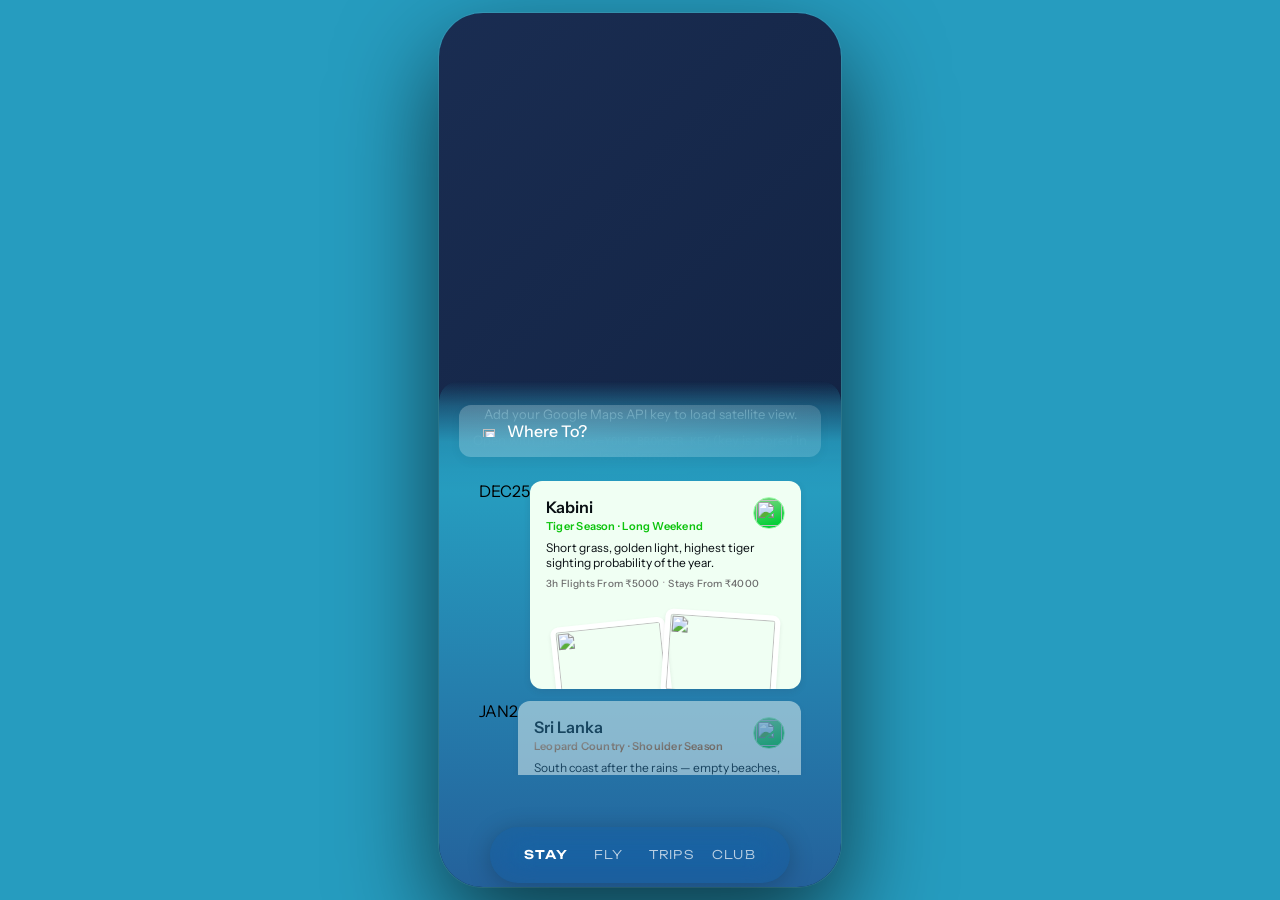
==== commit 19e80326: "Polish stay details header and layout alignment. Use #FAFEFF page background, Instrument Sans 20px t" ====
--- a/index.html
+++ b/index.html
@@ -2041,6 +2041,544 @@
       color: #080e12;
       text-transform: lowercase;
       white-space: nowrap;
+    }
+
+    /* Stay details — layer above results */
+    .storii-stay-details {
+      position: absolute;
+      inset: 0;
+      z-index: 1200;
+      display: flex;
+      flex-direction: column;
+      background: #fafeff;
+      pointer-events: none;
+      visibility: hidden;
+      transform: translateY(100%);
+      transition: transform 350ms cubic-bezier(0.4, 0, 0.2, 1);
+    }
+    .storii-stay-details.is-open {
+      visibility: visible;
+      pointer-events: auto;
+      transform: translateY(0);
+    }
+    .storii-stay-details.is-closing {
+      pointer-events: none;
+      transform: translateY(100%);
+      transition: transform 300ms ease-in;
+    }
+    .storii-stay-details-bar {
+      flex: 0 0 auto;
+      display: flex;
+      align-items: center;
+      gap: 10px;
+      background: #fff;
+      padding-top: env(safe-area-inset-top, 44px);
+      padding-bottom: 12px;
+      padding-left: 16px;
+      padding-right: 16px;
+      border-bottom: 0.5px solid rgba(0, 0, 0, 0.08);
+      z-index: 10;
+    }
+    .storii-stay-details-back {
+      flex: 0 0 auto;
+      display: flex;
+      align-items: center;
+      justify-content: center;
+      width: 32px;
+      height: 32px;
+      margin: 0;
+      padding: 0;
+      border: none;
+      background: transparent;
+      color: #080e12;
+      cursor: pointer;
+      -webkit-tap-highlight-color: transparent;
+    }
+    .storii-stay-details-back svg {
+      width: 20px;
+      height: 20px;
+    }
+    .storii-stay-details-bar-center {
+      flex: 1 1 auto;
+      min-width: 0;
+      text-align: center;
+    }
+    .storii-stay-details-bar-query {
+      margin: 0;
+      font-family: "Instrument Sans", system-ui, sans-serif;
+      font-size: 13px;
+      font-weight: 700;
+      line-height: 1.25;
+      color: #080e12;
+      white-space: nowrap;
+      overflow: hidden;
+      text-overflow: ellipsis;
+    }
+    .storii-stay-details-bar-meta {
+      margin: 2px 0 0;
+      font-family: "Instrument Sans", system-ui, sans-serif;
+      font-size: 12px;
+      font-weight: 400;
+      line-height: 1.25;
+      color: rgba(8, 14, 18, 0.55);
+      white-space: nowrap;
+      overflow: hidden;
+      text-overflow: ellipsis;
+    }
+    .storii-stay-details-bar-spacer {
+      flex: 0 0 32px;
+    }
+    .storii-stay-details-scroll {
+      flex: 1 1 auto;
+      min-height: 0;
+      overflow-y: auto;
+      overflow-x: hidden;
+      -webkit-overflow-scrolling: touch;
+      overscroll-behavior-y: contain;
+    }
+    .storii-stay-details-hero {
+      position: relative;
+      width: 100%;
+      aspect-ratio: 390 / 280;
+      background: #c8ddd6;
+      overflow: hidden;
+    }
+    .storii-stay-details-hero img {
+      width: 100%;
+      height: 100%;
+      object-fit: cover;
+      display: block;
+    }
+    .storii-stay-details-hero-dots {
+      position: absolute;
+      left: 50%;
+      bottom: 14px;
+      transform: translateX(-50%);
+      display: flex;
+      gap: 6px;
+      align-items: center;
+    }
+    .storii-stay-details-hero-dot {
+      width: 6px;
+      height: 6px;
+      border-radius: 50%;
+      border: none;
+      padding: 0;
+      background: rgba(255, 255, 255, 0.45);
+    }
+    .storii-stay-details-hero-dot.is-active {
+      width: 18px;
+      border-radius: 3px;
+      background: #fff;
+    }
+    .storii-stay-details-main {
+      padding: 20px 16px 32px;
+    }
+    .storii-stay-details-title-block {
+      display: flex;
+      flex-direction: column;
+      gap: 4px;
+    }
+    .storii-stay-details-title {
+      margin: 0;
+      font-family: "Instrument Sans", system-ui, sans-serif;
+      font-size: 20px;
+      font-weight: 600;
+      line-height: normal;
+      color: #080e12;
+      text-transform: capitalize;
+    }
+    .storii-stay-details-desc {
+      margin: 16px 0 0;
+      font-family: "Instrument Sans", system-ui, sans-serif;
+      font-size: 14px;
+      font-weight: 400;
+      line-height: 1.5;
+      color: rgba(8, 14, 18, 0.75);
+    }
+    .storii-stay-details-section {
+      margin-top: 28px;
+    }
+    .storii-stay-details-section-label {
+      margin: 0 0 16px;
+      font-family: "Geist Mono", ui-monospace, monospace;
+      font-size: 12px;
+      font-weight: 500;
+      line-height: 12px;
+      letter-spacing: 0;
+      text-transform: uppercase;
+      color: rgba(0, 0, 0, 0.4);
+    }
+    .storii-stay-details-divider {
+      height: 0;
+      border: none;
+      border-top: 1px solid #c7dde2;
+      margin: 28px 0 0;
+      width: 100%;
+    }
+    .storii-stay-details-icon-rail {
+      display: flex;
+      align-items: flex-start;
+      justify-content: space-between;
+      width: 100%;
+    }
+    .storii-stay-details-icon-cell {
+      display: flex;
+      flex-direction: column;
+      align-items: center;
+      gap: 4px;
+      padding: 8px 0;
+      width: 60px;
+      flex: 0 0 60px;
+      min-width: 0;
+    }
+    .storii-stay-details-icon-wrap {
+      display: flex;
+      align-items: center;
+      justify-content: center;
+      width: 24px;
+      height: 24px;
+      flex-shrink: 0;
+      overflow: hidden;
+    }
+    .storii-stay-details-icon-wrap img {
+      width: 24px;
+      height: 24px;
+      display: block;
+      object-fit: contain;
+    }
+    .storii-stay-details-icon-label {
+      display: flex;
+      flex-direction: column;
+      align-items: center;
+      gap: 0;
+      text-align: center;
+    }
+    .storii-stay-details-icon-title {
+      font-family: "Geist Mono", ui-monospace, monospace;
+      font-size: 10px;
+      font-weight: 500;
+      letter-spacing: -0.1px;
+      line-height: normal;
+      text-transform: uppercase;
+      color: #080e12;
+    }
+    .storii-stay-details-icon-sub {
+      font-family: "Instrument Sans", system-ui, sans-serif;
+      font-size: 10px;
+      font-weight: 500;
+      line-height: 12px;
+      text-transform: lowercase;
+      color: rgba(0, 0, 0, 0.4);
+    }
+    .storii-stay-details-icon-sub--muted {
+      color: #6e6e6e;
+    }
+    .storii-stay-details-when-season-block {
+      padding: 16px;
+      border-radius: 12px;
+      background: #fff;
+      border: 0.5px solid rgba(8, 14, 18, 0.08);
+      margin-bottom: 16px;
+    }
+    .storii-stay-details-when-season {
+      margin: 0;
+      font-family: "Unbounded", system-ui, sans-serif;
+      font-size: 16px;
+      font-weight: 600;
+      color: #080e12;
+    }
+    .storii-stay-details-when-note {
+      margin: 6px 0 0;
+      font-family: "Instrument Sans", system-ui, sans-serif;
+      font-size: 13px;
+      font-weight: 400;
+      line-height: 1.4;
+      color: rgba(8, 14, 18, 0.65);
+    }
+    .storii-stay-details-when-cards {
+      display: flex;
+      gap: 16px;
+      width: 100%;
+    }
+    .storii-stay-details-when-card {
+      flex: 1 1 0;
+      min-width: 0;
+      display: flex;
+      flex-direction: column;
+      gap: 8px;
+      padding: 8px 16px;
+      border-radius: 8px;
+      background: #ebf4f8;
+    }
+    .storii-stay-details-when-card-label {
+      margin: 0;
+      font-family: "Geist Mono", ui-monospace, monospace;
+      font-size: 12px;
+      font-weight: 500;
+      line-height: 12px;
+      text-transform: uppercase;
+      color: rgba(0, 0, 0, 0.4);
+    }
+    .storii-stay-details-when-card-label--teal {
+      color: #2aa9ca;
+    }
+    .storii-stay-details-when-card-value {
+      margin: 0;
+      font-family: "Instrument Sans", system-ui, sans-serif;
+      font-size: 16px;
+      font-weight: 600;
+      line-height: normal;
+      text-transform: lowercase;
+      color: #000;
+    }
+    .storii-stay-details-tags {
+      display: flex;
+      flex-wrap: wrap;
+      gap: 8px;
+      margin-bottom: 20px;
+    }
+    .storii-stay-details-tag {
+      display: inline-flex;
+      align-items: center;
+      justify-content: center;
+      padding: 4px 6px;
+      border-radius: 20px;
+      background: #ecf6ff;
+      border: 1px solid #c7dde2;
+      font-family: "Instrument Sans", system-ui, sans-serif;
+      font-size: 12px;
+      font-weight: 400;
+      line-height: normal;
+      text-transform: lowercase;
+      color: #080e12;
+      white-space: nowrap;
+    }
+    .storii-stay-details-reviews-scroller {
+      display: flex;
+      gap: 16px;
+      overflow-x: auto;
+      overflow-y: hidden;
+      -webkit-overflow-scrolling: touch;
+      margin: 0 -16px;
+      padding: 0 16px 4px;
+      scroll-snap-type: x proximity;
+    }
+    .storii-stay-details-review-card {
+      flex: 0 0 260px;
+      display: flex;
+      flex-direction: column;
+      gap: 8px;
+      padding: 20px 16px;
+      border-radius: 8px;
+      background: #ebf4f8;
+      border: none;
+      margin: 0;
+    }
+    .storii-stay-details-review-head {
+      display: flex;
+      align-items: flex-start;
+      gap: 8px;
+    }
+    .storii-stay-details-review-head img {
+      width: 32px;
+      height: 32px;
+      border-radius: 50%;
+      object-fit: cover;
+      flex-shrink: 0;
+    }
+    .storii-stay-details-review-meta {
+      display: flex;
+      flex-direction: column;
+      gap: 2px;
+    }
+    .storii-stay-details-review-name {
+      margin: 0;
+      font-family: "Instrument Sans", system-ui, sans-serif;
+      font-size: 12px;
+      font-weight: 400;
+      line-height: normal;
+      text-transform: capitalize;
+      color: #080e12;
+    }
+    .storii-stay-details-review-stars {
+      margin: 0;
+      font-family: "Geist Mono", ui-monospace, monospace;
+      font-size: 10px;
+      font-weight: 500;
+      letter-spacing: -0.1px;
+      text-transform: uppercase;
+      color: #6e6e6e;
+    }
+    .storii-stay-details-review-card p {
+      margin: 0;
+      font-family: "Instrument Sans", system-ui, sans-serif;
+      font-size: 12px;
+      font-weight: 400;
+      line-height: normal;
+      text-transform: capitalize;
+      color: #000;
+    }
+    .storii-stay-details-rooms-scroller {
+      display: flex;
+      gap: 8px;
+      overflow-x: auto;
+      overflow-y: hidden;
+      -webkit-overflow-scrolling: touch;
+      margin: 0;
+      padding: 0 0 4px;
+      scroll-snap-type: x proximity;
+    }
+    .storii-stay-details-room-card {
+      flex: 0 0 360px;
+      display: flex;
+      flex-direction: column;
+      gap: 16px;
+      padding: 16px 12px 24px;
+      border-radius: 12px;
+      border: 2px solid #2aa9ca;
+      background: #fff;
+      scroll-snap-align: start;
+    }
+    .storii-stay-details-room-card--alt {
+      border-color: #c7dde2;
+    }
+    .storii-stay-details-room-card-title {
+      margin: 0;
+      font-family: "Instrument Sans", system-ui, sans-serif;
+      font-size: 14px;
+      font-weight: 600;
+      line-height: normal;
+      text-align: center;
+      text-transform: capitalize;
+      color: #080e12;
+    }
+    .storii-stay-details-room-hero {
+      position: relative;
+      width: 100%;
+      height: 260px;
+      border-radius: 6px;
+      overflow: hidden;
+      background: #c8ddd6;
+    }
+    .storii-stay-details-room-hero img {
+      width: 100%;
+      height: 100%;
+      object-fit: cover;
+      display: block;
+    }
+    .storii-stay-details-room-hero::after {
+      content: "";
+      position: absolute;
+      inset: 0;
+      border-radius: 6px;
+      background: linear-gradient(180deg, rgba(0, 0, 0, 0.4) 0%, rgba(0, 0, 0, 0) 30.19%);
+      pointer-events: none;
+    }
+    .storii-stay-details-room-hero-dots {
+      position: absolute;
+      left: 50%;
+      bottom: 12px;
+      transform: translateX(-50%);
+      width: 38px;
+      height: 14px;
+      z-index: 1;
+    }
+    .storii-stay-details-room-hero-dots img {
+      width: 100%;
+      height: 100%;
+      display: block;
+    }
+    .storii-stay-details-room-amenities {
+      padding: 0 4px;
+    }
+    .storii-stay-details-room-footer {
+      position: relative;
+      min-height: 56px;
+      padding: 0 4px;
+    }
+    .storii-stay-details-room-prices {
+      display: flex;
+      flex-direction: column;
+      gap: 2px;
+      padding-top: 12px;
+    }
+    .storii-stay-details-room-price-row {
+      display: flex;
+      align-items: flex-end;
+      gap: 4px;
+      font-family: "Instrument Sans", system-ui, sans-serif;
+      font-size: 14px;
+      font-weight: 500;
+      line-height: normal;
+    }
+    .storii-stay-details-room-price-row strong {
+      font-weight: 500;
+      color: #080e12;
+    }
+    .storii-stay-details-room-price-row s {
+      color: #6e6e6e;
+      text-decoration: line-through;
+      font-weight: 500;
+    }
+    .storii-stay-details-room-dates {
+      margin: 0;
+      font-family: "Geist Mono", ui-monospace, monospace;
+      font-size: 10px;
+      font-weight: 500;
+      letter-spacing: -0.1px;
+      text-transform: uppercase;
+      color: #6e6e6e;
+    }
+    .storii-stay-details-room-cta {
+      position: absolute;
+      right: 0;
+      top: 13px;
+      display: inline-flex;
+      align-items: center;
+      justify-content: center;
+      gap: 4px;
+      height: 35px;
+      padding: 0 12px 0 22px;
+      border-radius: 32px;
+      border: 1px solid #2aa9ca;
+      background: rgba(255, 255, 255, 0.7);
+      box-shadow: 0 4px 12px rgba(0, 0, 0, 0.04);
+      font-family: "Instrument Sans", system-ui, sans-serif;
+      font-size: 14px;
+      font-weight: 500;
+      line-height: normal;
+      text-transform: capitalize;
+      color: #2aa9ca;
+      cursor: pointer;
+      -webkit-tap-highlight-color: transparent;
+    }
+    .storii-stay-details-room-cta img {
+      width: 20px;
+      height: 20px;
+      display: block;
+    }
+    .storii-stay-details-map-wrap {
+      width: 100%;
+      height: 180px;
+      border-radius: 12px;
+      overflow: hidden;
+      background: #269cbf;
+    }
+    .storii-stay-details-map-wrap img {
+      width: 100%;
+      height: 100%;
+      display: block;
+      object-fit: cover;
+      object-position: center;
+    }
+    .storii-stay-details-nbhd .storii-stay-details-icon-rail {
+      margin-bottom: 26px;
+    }
+    .storii-result-card.result-card,    .storii-result-card.result-card,
+    .deal-card,
+    .result-card {
+      cursor: pointer;
     }
     /* Real phones: full-bleed map, sheet over map, floating tab pill over sheet. */
     @media (max-width: 480px) {
@@ -2633,7 +3171,7 @@
         <div class="storii-results-cards-scroller results-cards-scroller" id="storii-results-scroller" role="region" aria-label="Search results">
           <div class="storii-results-cards-track" id="storii-results-track">
             <article
-              class="storii-result-card resort-card is-active"
+              class="storii-result-card resort-card result-card is-active"
               id="storii-result-amatara"
               data-anchor="amatara"
               data-name="Amatara Phuket"
@@ -2684,7 +3222,7 @@
               </div>
             </article>
             <article
-              class="storii-result-card resort-card"
+              class="storii-result-card resort-card result-card"
               id="storii-result-trisara"
               data-anchor="trisara"
               data-name="Trisara Phuket"
@@ -2735,7 +3273,7 @@
               </div>
             </article>
             <article
-              class="storii-result-card resort-card"
+              class="storii-result-card resort-card result-card"
               id="storii-result-sri-panwa"
               data-anchor="sri-panwa"
               data-name="Sri Panwa Phuket"
@@ -2786,7 +3324,7 @@
               </div>
             </article>
             <article
-              class="storii-result-card resort-card"
+              class="storii-result-card resort-card result-card"
               id="storii-result-nai-harn"
               data-anchor="nai-harn"
               data-name="The Nai Harn Phuket"
@@ -2837,7 +3375,7 @@
               </div>
             </article>
             <article
-              class="storii-result-card resort-card"
+              class="storii-result-card resort-card result-card"
               id="storii-result-layan"
               data-anchor="layan"
               data-name="Anantara Layan Phuket"
@@ -2889,6 +3427,266 @@
             </article>
 
           </div>
+        </div>
+      </div>
+    </div>
+
+
+    <div id="storii-stay-details" class="storii-stay-details" role="dialog" aria-modal="true" aria-labelledby="storii-stay-details-title" hidden>
+      <header class="storii-stay-details-bar">
+        <button type="button" class="storii-stay-details-back" aria-label="Back to results">
+          <svg viewBox="0 0 24 24" fill="none" aria-hidden="true">
+            <path d="M15 18L9 12L15 6" stroke="currentColor" stroke-width="2" stroke-linecap="round" stroke-linejoin="round"/>
+          </svg>
+        </button>
+        <div class="storii-stay-details-bar-center">
+          <p class="storii-stay-details-bar-query" id="storii-stay-details-query">Beachfront Resorts In Phuket</p>
+          <p class="storii-stay-details-bar-meta" id="storii-stay-details-meta">12–15 Mar · 2 guests</p>
+        </div>
+        <div class="storii-stay-details-bar-spacer" aria-hidden="true"></div>
+      </header>
+      <div class="storii-stay-details-scroll" id="storii-stay-details-scroll">
+        <div class="storii-stay-details-hero">
+          <img id="storii-stay-details-hero-img" src="https://images.unsplash.com/photo-1537996194471-e657df975ab4?w=800&q=80" alt="" decoding="async">
+          <div class="storii-stay-details-hero-dots" aria-hidden="true">
+            <button type="button" class="storii-stay-details-hero-dot is-active" tabindex="-1"></button>
+            <button type="button" class="storii-stay-details-hero-dot" tabindex="-1"></button>
+            <button type="button" class="storii-stay-details-hero-dot" tabindex="-1"></button>
+          </div>
+        </div>
+        <div class="storii-stay-details-main">
+          <div class="storii-stay-details-title-block">
+            <h1 class="storii-stay-details-title" id="storii-stay-details-title">Amatara Phuket</h1>
+            <p class="storii-result-card-sub" id="storii-stay-details-sub">
+              <span class="star">★ 4.89 (739)</span><span class="sep">•</span><span id="storii-stay-details-location">Panwa Bay, Phuket</span>
+            </p>
+          </div>
+          <p class="storii-stay-details-desc" id="storii-stay-details-desc">Perched on a lush hillside overlooking the scenic Cape Panwa, Amatara blends Thai heritage with contemporary wellness. Expect cliffside pools, holistic spa rituals, and sunset dinners framed by the Andaman Sea.</p>
+
+          <section class="storii-stay-details-section" aria-labelledby="storii-stay-vibe-label">
+            <h2 class="storii-stay-details-section-label" id="storii-stay-vibe-label">THE VIBE</h2>
+            <div class="storii-stay-details-icon-rail" role="list">
+              <div class="storii-stay-details-icon-cell">
+                <span class="storii-stay-details-icon-wrap"><img src="https://www.figma.com/api/mcp/asset/99887c4a-e453-43ca-a9d3-cc0a97da7c40" alt="" width="24" height="24" decoding="async"></span>
+                <span class="storii-stay-details-icon-label">
+                  <span class="storii-stay-details-icon-title">SUNNY</span>
+                  <span class="storii-stay-details-icon-sub">weather</span>
+                </span>
+              </div>
+              <div class="storii-stay-details-icon-cell">
+                <span class="storii-stay-details-icon-wrap"><img src="https://www.figma.com/api/mcp/asset/3b8c7b77-e489-4ab3-884c-5e15ab615a2b" alt="" width="24" height="24" decoding="async"></span>
+                <span class="storii-stay-details-icon-label">
+                  <span class="storii-stay-details-icon-title">BEACHFRONT</span>
+                  <span class="storii-stay-details-icon-sub">resort</span>
+                </span>
+              </div>
+              <div class="storii-stay-details-icon-cell">
+                <span class="storii-stay-details-icon-wrap"><img src="https://www.figma.com/api/mcp/asset/0f9a75f7-1f00-4713-acf8-787f3e077629" alt="" width="24" height="24" decoding="async"></span>
+                <span class="storii-stay-details-icon-label">
+                  <span class="storii-stay-details-icon-title">AYURVEDIC</span>
+                  <span class="storii-stay-details-icon-sub">spa</span>
+                </span>
+              </div>
+              <div class="storii-stay-details-icon-cell">
+                <span class="storii-stay-details-icon-wrap"><img src="https://www.figma.com/api/mcp/asset/945591b5-093a-45e6-b0d6-5e64bb6f0ae2" alt="" width="24" height="24" decoding="async"></span>
+                <span class="storii-stay-details-icon-label">
+                  <span class="storii-stay-details-icon-title">COUPLES</span>
+                  <span class="storii-stay-details-icon-sub">preferred</span>
+                </span>
+              </div>
+            </div>
+          </section>
+
+          <hr class="storii-stay-details-divider" aria-hidden="true">
+
+          <section class="storii-stay-details-section" aria-labelledby="storii-stay-when-label">
+            <h2 class="storii-stay-details-section-label" id="storii-stay-when-label">WHEN TO GO</h2>
+            <div class="storii-stay-details-when-season-block">
+              <p class="storii-stay-details-when-season">NOV – FEB</p>
+              <p class="storii-stay-details-when-note">Dry season with calm seas and cooler evenings — ideal for pool villas and island-hopping day trips.</p>
+            </div>
+            <div class="storii-stay-details-when-cards">
+              <div class="storii-stay-details-when-card">
+                <p class="storii-stay-details-when-card-label">Available from</p>
+                <p class="storii-stay-details-when-card-value">11-14 jan</p>
+              </div>
+              <div class="storii-stay-details-when-card">
+                <p class="storii-stay-details-when-card-label storii-stay-details-when-card-label--teal">Cheaper from</p>
+                <p class="storii-stay-details-when-card-value">1-3 feb</p>
+              </div>
+            </div>
+          </section>
+
+          <hr class="storii-stay-details-divider" aria-hidden="true">
+
+          <section class="storii-stay-details-section" aria-labelledby="storii-stay-reviews-label">
+            <h2 class="storii-stay-details-section-label" id="storii-stay-reviews-label">WHAT GUESTS SAY</h2>
+            <div class="storii-stay-details-tags">
+              <span class="storii-stay-details-tag">beautiful view</span>
+              <span class="storii-stay-details-tag">great hospitality</span>
+              <span class="storii-stay-details-tag">brilliant spa massage</span>
+            </div>
+            <div class="storii-stay-details-reviews-scroller" role="list">
+              <blockquote class="storii-stay-details-review-card" role="listitem">
+                <div class="storii-stay-details-review-head">
+                  <img src="https://www.figma.com/api/mcp/asset/dedbb9d8-48cd-49bb-b9d3-1a74ccdfbb6f" alt="" width="32" height="32" decoding="async">
+                  <div class="storii-stay-details-review-meta">
+                    <p class="storii-stay-details-review-name">Sakshi</p>
+                    <p class="storii-stay-details-review-stars" aria-label="5 out of 5 stars">★★★★★</p>
+                  </div>
+                </div>
+                <p>Very nice hotel with very happy with all, definitely recommend! and julian in reception is just amazing! thank you!</p>
+              </blockquote>
+              <blockquote class="storii-stay-details-review-card" role="listitem">
+                <div class="storii-stay-details-review-head">
+                  <img src="https://www.figma.com/api/mcp/asset/fe0ad8b0-53a8-419f-8d1c-03acab2e4fd6" alt="" width="32" height="32" decoding="async">
+                  <div class="storii-stay-details-review-meta">
+                    <p class="storii-stay-details-review-name">Rohini</p>
+                    <p class="storii-stay-details-review-stars" aria-label="5 out of 5 stars">★★★★★</p>
+                  </div>
+                </div>
+                <p>Pleasant stay at the beautiful resort. I would definitely return for the spa and the breakfast spread</p>
+              </blockquote>
+            </div>
+          </section>
+
+          <hr class="storii-stay-details-divider" aria-hidden="true">
+
+          <section class="storii-stay-details-section" aria-labelledby="storii-stay-rooms-label">
+            <h2 class="storii-stay-details-section-label" id="storii-stay-rooms-label">THE ROOMS</h2>
+            <div class="storii-stay-details-rooms-scroller" role="list">
+              <article class="storii-stay-details-room-card storii-stay-details-room-card--primary" role="listitem">
+                <h3 class="storii-stay-details-room-card-title">Pool villa</h3>
+                <div class="storii-stay-details-room-hero">
+                  <img class="storii-stay-details-room-hero-img" src="https://www.figma.com/api/mcp/asset/171d163b-4792-4108-986b-8f0a505767e8" alt="" decoding="async">
+                  <div class="storii-stay-details-room-hero-dots" aria-hidden="true">
+                    <img src="https://www.figma.com/api/mcp/asset/a19b3c97-9780-4007-9cf7-b79fc64b7894" alt="">
+                  </div>
+                </div>
+                <div class="storii-stay-details-room-amenities storii-stay-details-icon-rail">
+              <div class="storii-stay-details-icon-cell">
+                <span class="storii-stay-details-icon-wrap"><img src="https://www.figma.com/api/mcp/asset/fbbbe6d2-04fe-4d2c-923f-52a294508269" alt="" width="24" height="24" decoding="async"></span>
+                <span class="storii-stay-details-icon-label">
+                  <span class="storii-stay-details-icon-title">BREAKFAST</span>
+                  <span class="storii-stay-details-icon-sub storii-stay-details-icon-sub--muted">included</span>
+                </span>
+              </div>
+              <div class="storii-stay-details-icon-cell">
+                <span class="storii-stay-details-icon-wrap"><img src="https://www.figma.com/api/mcp/asset/3b8c7b77-e489-4ab3-884c-5e15ab615a2b" alt="" width="24" height="24" decoding="async"></span>
+                <span class="storii-stay-details-icon-label">
+                  <span class="storii-stay-details-icon-title">BAY</span>
+                  <span class="storii-stay-details-icon-sub storii-stay-details-icon-sub--muted">view</span>
+                </span>
+              </div>
+              <div class="storii-stay-details-icon-cell">
+                <span class="storii-stay-details-icon-wrap"><img src="https://www.figma.com/api/mcp/asset/acc4456d-a57c-4401-a706-cc33bb12c01d" alt="" width="24" height="24" decoding="async"></span>
+                <span class="storii-stay-details-icon-label">
+                  <span class="storii-stay-details-icon-title">FREE</span>
+                  <span class="storii-stay-details-icon-sub storii-stay-details-icon-sub--muted">cancellation</span>
+                </span>
+              </div>
+              <div class="storii-stay-details-icon-cell">
+                <span class="storii-stay-details-icon-wrap"><img src="https://www.figma.com/api/mcp/asset/930e99ce-7652-46be-8420-52c726952358" alt="" width="24" height="24" decoding="async"></span>
+                <span class="storii-stay-details-icon-label">
+                  <span class="storii-stay-details-icon-title">SPACIOUS</span>
+                  <span class="storii-stay-details-icon-sub storii-stay-details-icon-sub--muted">25 sqm</span>
+                </span>
+              </div>
+                </div>
+                <div class="storii-stay-details-room-footer">
+                  <div class="storii-stay-details-room-prices">
+                    <div class="storii-stay-details-room-price-row" id="storii-stay-details-room-price">
+                      <strong>₹56,700</strong>
+                      <s>₹63,000</s>
+                    </div>
+                    <p class="storii-stay-details-room-dates">5-7 feb</p>
+                  </div>
+                  <button type="button" class="storii-stay-details-room-cta">
+                    1 Room
+                    <img src="https://www.figma.com/api/mcp/asset/d284b8a2-1f16-40a1-82b2-60d82807e394" alt="" width="20" height="20" decoding="async">
+                  </button>
+                </div>
+              </article>
+              <article class="storii-stay-details-room-card storii-stay-details-room-card--alt" role="listitem">
+                <h3 class="storii-stay-details-room-card-title">Pool villa</h3>
+                <div class="storii-stay-details-room-hero">
+                  <img src="https://www.figma.com/api/mcp/asset/171d163b-4792-4108-986b-8f0a505767e8" alt="" decoding="async">
+                  <div class="storii-stay-details-room-hero-dots" aria-hidden="true">
+                    <img src="https://www.figma.com/api/mcp/asset/a19b3c97-9780-4007-9cf7-b79fc64b7894" alt="">
+                  </div>
+                </div>
+                <div class="storii-stay-details-room-amenities storii-stay-details-icon-rail">
+              <div class="storii-stay-details-icon-cell">
+                <span class="storii-stay-details-icon-wrap"><img src="https://www.figma.com/api/mcp/asset/99887c4a-e453-43ca-a9d3-cc0a97da7c40" alt="" width="24" height="24" decoding="async"></span>
+                <span class="storii-stay-details-icon-label">
+                  <span class="storii-stay-details-icon-title">SUNRISE</span>
+                  <span class="storii-stay-details-icon-sub storii-stay-details-icon-sub--muted">view</span>
+                </span>
+              </div>
+              <div class="storii-stay-details-icon-cell">
+                <span class="storii-stay-details-icon-wrap"><img src="https://www.figma.com/api/mcp/asset/3b8c7b77-e489-4ab3-884c-5e15ab615a2b" alt="" width="24" height="24" decoding="async"></span>
+                <span class="storii-stay-details-icon-label">
+                  <span class="storii-stay-details-icon-title">BAY</span>
+                  <span class="storii-stay-details-icon-sub storii-stay-details-icon-sub--muted">view</span>
+                </span>
+              </div>
+              <div class="storii-stay-details-icon-cell">
+                <span class="storii-stay-details-icon-wrap"><img src="https://www.figma.com/api/mcp/asset/aaaf33a8-81e9-4864-8526-c692937eb9bb" alt="" width="24" height="24" decoding="async"></span>
+                <span class="storii-stay-details-icon-label">
+                  <span class="storii-stay-details-icon-title">BATHTUB</span>
+                  <span class="storii-stay-details-icon-sub storii-stay-details-icon-sub--muted">indoor</span>
+                </span>
+              </div>
+              <div class="storii-stay-details-icon-cell">
+                <span class="storii-stay-details-icon-wrap"><img src="https://www.figma.com/api/mcp/asset/cfdf6440-6e3f-45be-b886-a915738b604a" alt="" width="24" height="24" decoding="async"></span>
+                <span class="storii-stay-details-icon-label">
+                  <span class="storii-stay-details-icon-title">PRIVATE</span>
+                  <span class="storii-stay-details-icon-sub storii-stay-details-icon-sub--muted">space</span>
+                </span>
+              </div>
+                </div>
+              </article>
+            </div>
+          </section>
+
+          <hr class="storii-stay-details-divider" aria-hidden="true">
+
+          <section class="storii-stay-details-section storii-stay-details-nbhd" aria-labelledby="storii-stay-nbhd-label">
+            <h2 class="storii-stay-details-section-label" id="storii-stay-nbhd-label">The neighbourhood</h2>
+            <div class="storii-stay-details-icon-rail" role="list">
+              <div class="storii-stay-details-icon-cell">
+                <span class="storii-stay-details-icon-wrap"><img src="https://www.figma.com/api/mcp/asset/8e76aab5-90bf-4ad2-b237-ed7212174f3e" alt="" width="24" height="24" decoding="async"></span>
+                <span class="storii-stay-details-icon-label">
+                  <span class="storii-stay-details-icon-title">30 mins</span>
+                  <span class="storii-stay-details-icon-sub">to town</span>
+                </span>
+              </div>
+              <div class="storii-stay-details-icon-cell">
+                <span class="storii-stay-details-icon-wrap"><img src="https://www.figma.com/api/mcp/asset/e0dfe1a3-2f04-4aea-9732-e3971f304826" alt="" width="24" height="24" decoding="async"></span>
+                <span class="storii-stay-details-icon-label">
+                  <span class="storii-stay-details-icon-title">RESTAURANTS</span>
+                  <span class="storii-stay-details-icon-sub">nearby</span>
+                </span>
+              </div>
+              <div class="storii-stay-details-icon-cell">
+                <span class="storii-stay-details-icon-wrap"><img src="https://www.figma.com/api/mcp/asset/1289e8bf-c2ac-47c6-bc67-f5da1f13af52" alt="" width="24" height="24" decoding="async"></span>
+                <span class="storii-stay-details-icon-label">
+                  <span class="storii-stay-details-icon-title">TAXIS</span>
+                  <span class="storii-stay-details-icon-sub">around</span>
+                </span>
+              </div>
+              <div class="storii-stay-details-icon-cell">
+                <span class="storii-stay-details-icon-wrap"><img src="https://www.figma.com/api/mcp/asset/333f45f1-d8c8-47dc-a6cc-c450f9bffe37" alt="" width="24" height="24" decoding="async"></span>
+                <span class="storii-stay-details-icon-label">
+                  <span class="storii-stay-details-icon-title">WALKABLE</span>
+                  <span class="storii-stay-details-icon-sub">area</span>
+                </span>
+              </div>
+            </div>
+            <div class="storii-stay-details-map-wrap">
+              <img src="https://www.figma.com/api/mcp/asset/68dcb1f3-a24b-43bf-b996-fb416b343c60" alt="Map showing resort location near Phuket Town" loading="lazy" decoding="async">
+            </div>
+          </section>
         </div>
       </div>
     </div>
@@ -3477,6 +4275,149 @@
 
     /** Search results screen — layered map + animated handoff */
 
+
+    (function storiiStayDetails() {
+      const root = document.getElementById("storii-stay-details");
+      if (!root) return;
+
+      const backBtn = root.querySelector(".storii-stay-details-back");
+      const scrollEl = document.getElementById("storii-stay-details-scroll");
+      const queryEl = document.getElementById("storii-stay-details-query");
+      const metaEl = document.getElementById("storii-stay-details-meta");
+      const titleEl = document.getElementById("storii-stay-details-title");
+      const subEl = document.getElementById("storii-stay-details-sub");
+      const descEl = document.getElementById("storii-stay-details-desc");
+      const heroImg = document.getElementById("storii-stay-details-hero-img");
+      const roomPriceEl = document.getElementById("storii-stay-details-room-price");
+      const locationEl = document.getElementById("storii-stay-details-location");
+
+      const CLOSE_MS = 300;
+      let closeTimer = null;
+      let isOpen = false;
+
+      const COPY = {
+        "storii-result-amatara": {
+          desc: "Perched on a lush hillside overlooking the scenic Cape Panwa, Amatara blends Thai heritage with contemporary wellness. Expect cliffside pools, holistic spa rituals, and sunset dinners framed by the Andaman Sea.",
+          location: "Panwa Bay, Phuket",
+        },
+        "storii-result-trisara": {
+          desc: "An intimate oceanfront hideaway where jungle meets sea. Private pool villas, Michelin-leaning dining, and a serene bay set the tone for a slow, luxurious escape.",
+          location: "Cherngtalay, Phuket",
+        },
+        "storii-result-sri-panwa": {
+          desc: "Hilltop villas and suites with dramatic Andaman views. Known for its buzzy social scene, infinity pools, and legendary sunset cocktails above the cape.",
+          location: "Cape Panwa, Phuket",
+        },
+        "storii-result-nai-harn": {
+          desc: "Steps from Nai Harn Beach with a relaxed, family-friendly rhythm. Bright rooms, a generous pool deck, and easy access to southern Phuket's best sand.",
+          location: "Nai Harn, Phuket",
+        },
+        "storii-result-layan": {
+          desc: "Tucked beside Bang Tao's lagoon, Layan offers calm luxury with spacious suites, lush gardens, and a polished beach club a short stroll away.",
+          location: "Bang Tao, Phuket",
+        },
+      };
+
+      function syncBarFromResults() {
+        const q = document.getElementById("storii-results-query");
+        const m = document.getElementById("storii-results-meta");
+        if (queryEl && q) queryEl.textContent = q.textContent.trim() || "Beachfront Resorts In Phuket";
+        if (metaEl && m) metaEl.textContent = m.textContent.trim() || "12–15 Mar · 2 guests";
+      }
+
+      function cardFromTarget(target) {
+        return target.closest(".storii-result-card, .deal-card, .result-card");
+      }
+
+      function firstHeroSrc(card) {
+        const img = card.querySelector(".storii-result-card-slide img, .storii-result-card-hero img, .deal-card img, img");
+        return img?.getAttribute("src") || img?.currentSrc || "";
+      }
+
+      function secondHeroSrc(card) {
+        const imgs = card.querySelectorAll(".storii-result-card-slide img, .storii-result-card-hero img");
+        return imgs[1]?.getAttribute("src") || imgs[0]?.getAttribute("src") || "";
+      }
+
+      function populateFromCard(card) {
+        const id = card.id || "";
+        const data = COPY[id] || {};
+        const name = card.dataset.name || card.querySelector(".storii-result-card-title, h2, h3")?.textContent?.trim() || "Stay";
+        const subHtml = card.querySelector(".storii-result-card-sub")?.innerHTML;
+        const price = card.querySelector(".storii-result-card-price-amt")?.textContent?.trim();
+
+        if (titleEl) titleEl.textContent = name;
+        if (subEl && subHtml) subEl.innerHTML = subHtml;
+        else if (subEl) subEl.textContent = "";
+        if (descEl) descEl.textContent = data.desc || descEl.textContent;
+        if (locationEl && data.location) locationEl.textContent = data.location;
+
+        const hero = firstHeroSrc(card);
+        if (hero && heroImg) heroImg.src = hero;
+        const room = secondHeroSrc(card) || hero;
+        const roomHeroImg = root.querySelector(".storii-stay-details-room-card--primary .storii-stay-details-room-hero-img");
+        if (room && roomHeroImg) roomHeroImg.src = room;
+        if (roomPriceEl && price) {
+          const strong = roomPriceEl.querySelector("strong");
+          if (strong) strong.textContent = price.replace(/\s/g, "");
+        }
+      }
+
+      function openStayDetails(card) {
+        if (!card || isOpen) return;
+        if (closeTimer) {
+          clearTimeout(closeTimer);
+          closeTimer = null;
+        }
+        syncBarFromResults();
+        populateFromCard(card);
+        root.hidden = false;
+        root.classList.remove("is-closing");
+        requestAnimationFrame(() => {
+          root.classList.add("is-open");
+        });
+        if (scrollEl) scrollEl.scrollTop = 0;
+        isOpen = true;
+        if (window.lucide) lucide.createIcons({ root });
+      }
+
+      function closeStayDetails() {
+        if (!isOpen) return;
+        root.classList.remove("is-open");
+        root.classList.add("is-closing");
+        isOpen = false;
+        closeTimer = setTimeout(() => {
+          root.classList.remove("is-closing");
+          root.hidden = true;
+          closeTimer = null;
+        }, CLOSE_MS);
+      }
+
+      document.addEventListener(
+        "click",
+        (e) => {
+          const card = cardFromTarget(e.target);
+          if (!card) return;
+          if (!card.classList.contains("deal-card")) {
+            const results = document.getElementById("storii-search-results");
+            if (results && !results.classList.contains("is-open")) return;
+          }
+          e.preventDefault();
+          openStayDetails(card);
+        },
+        true
+      );
+
+      backBtn?.addEventListener("click", (e) => {
+        e.preventDefault();
+        e.stopPropagation();
+        closeStayDetails();
+      });
+
+      window.storiiOpenStayDetails = openStayDetails;
+      window.storiiCloseStayDetails = closeStayDetails;
+    })();
+
     (function setupResultHeroCarousels() {
       function initHero(hero) {
         if (hero.dataset.carouselReady) return;
@@ -4191,6 +5132,7 @@
       }
 
       function forceResetResultsLayer() {
+        window.storiiCloseStayDetails?.();
         sheetExpanded = false;
         sheetTransitioning = false;
         showResultsMapFallback(false);
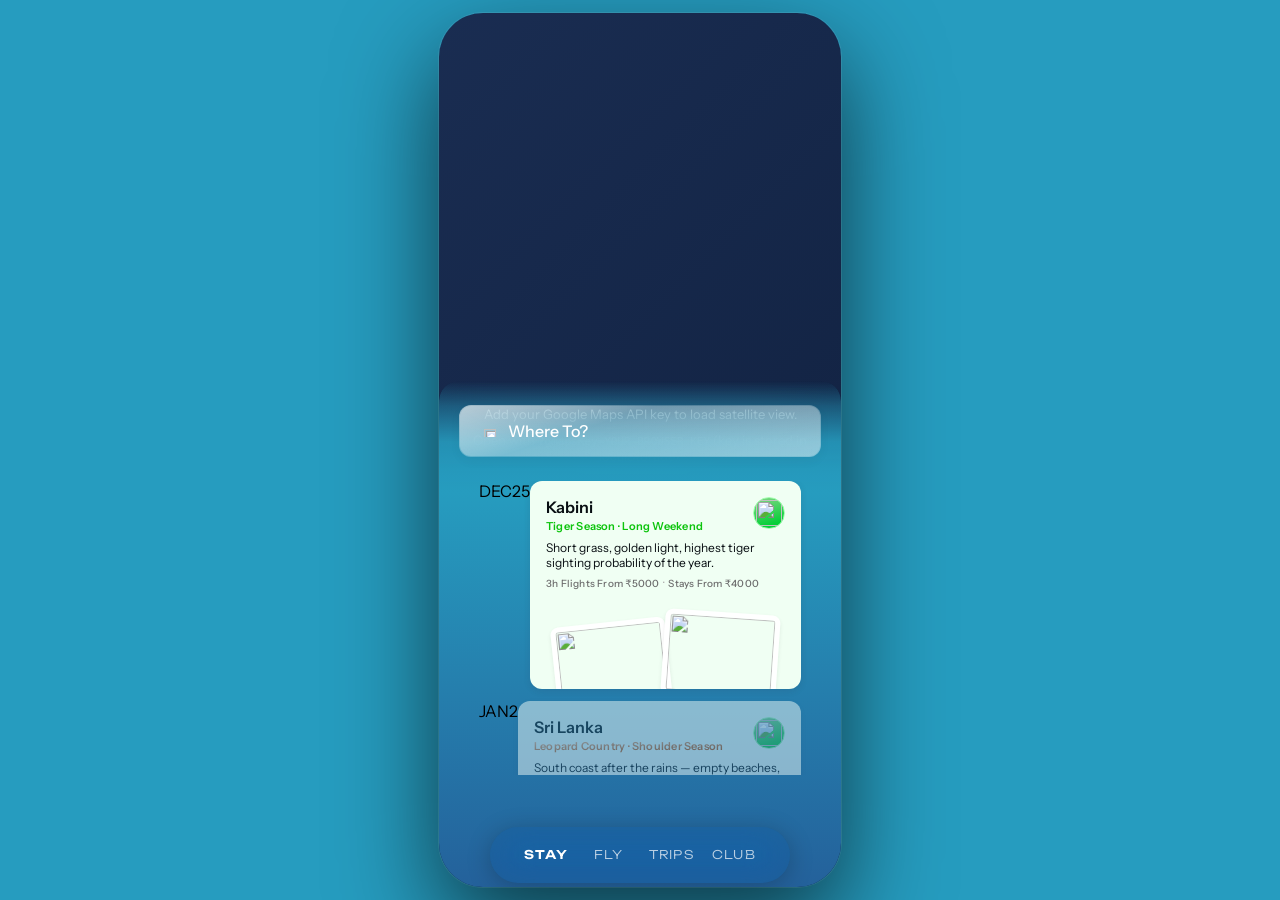
==== commit 785edb8d: "Add Figma gradient border to search bars across the prototype. Shared CSS tokens apply the transluce" ====
--- a/index.html
+++ b/index.html
@@ -16,6 +16,26 @@
   <link href="https://fonts.googleapis.com/css2?family=Unbounded:wght@300;500;600;700&family=Instrument+Sans:wght@400;500;600;700&family=Geist+Mono:wght@300;400;500&display=swap" rel="stylesheet">
   <style>
     *, *::before, *::after { box-sizing: border-box; margin: 0; padding: 0; }
+    :root {
+      --storii-search-border: linear-gradient(
+        162deg,
+        rgba(255, 255, 255, 0.6) 0%,
+        rgba(255, 255, 255, 0.22) 38%,
+        rgba(255, 255, 255, 0.42) 100%
+      );
+      --storii-search-fill-glass: linear-gradient(
+        111.989deg,
+        rgba(255, 255, 255, 0.225) 23.024%,
+        rgba(255, 255, 255, 0.15) 94.82%
+      );
+      --storii-search-fill-results: linear-gradient(
+        90deg,
+        rgba(237, 250, 255, 1) 0%,
+        rgba(245, 255, 254, 1) 100%
+      );
+      --storii-search-shadow: 0 4px 12px rgba(0, 0, 0, 0.04);
+    }
+
     body {
       min-height: 100vh;
       background: #0a1628;
@@ -199,13 +219,11 @@
       display: flex;
       align-items: center;
       gap: 8px;
-      background: linear-gradient(
-        111.989deg,
-        rgba(255, 255, 255, 0.225) 23.024%,
-        rgba(255, 255, 255, 0.15) 94.82%
-      );
-      box-shadow: 0 4px 12px rgba(0, 0, 0, 0.04);
-      border: none;
+      border: 0.5px solid transparent;
+      background:
+        var(--storii-search-fill-glass) padding-box,
+        var(--storii-search-border) border-box;
+      box-shadow: var(--storii-search-shadow);
       cursor: pointer;
       -webkit-tap-highlight-color: transparent;
       text-align: left;
@@ -752,12 +770,11 @@
       width: 100%;
       border-radius: 12px;
       box-sizing: border-box;
-      background: linear-gradient(
-        99.54deg,
-        rgba(255, 255, 255, 0.225) 23.024%,
-        rgba(255, 255, 255, 0.15) 94.82%
-      );
-      box-shadow: 0 4px 12px rgba(0, 0, 0, 0.04);
+      border: 0.5px solid transparent;
+      background:
+        var(--storii-search-fill-glass) padding-box,
+        var(--storii-search-border) border-box;
+      box-shadow: var(--storii-search-shadow);
       margin-bottom: 32px;
       padding: 12px 12px 12px 16px;
       display: flex;
@@ -1649,12 +1666,14 @@
       top: 0;
       border-radius: 0;
     }
-    .storii-results-panel.is-sheet-visible.sheet-expanded .storii-results-summary,
-    .storii-results-panel.is-sheet-visible.sheet-expanded .results-search-bar,
-    .results-sheet.sheet-expanded .storii-results-summary,
-    .results-sheet.sheet-expanded .results-search-bar {
-      padding-top: calc(12px + env(safe-area-inset-top, 44px));
-      box-sizing: border-box;
+    .storii-results-panel.is-sheet-visible.sheet-expanded .results-top-bar,
+    .results-sheet.sheet-expanded .results-top-bar {
+      background: #fff;
+      border-bottom: 0.5px solid rgba(0, 0, 0, 0.08);
+    }
+    .storii-results-panel.is-sheet-visible.sheet-expanded .results-safe-area,
+    .results-sheet.sheet-expanded .results-safe-area {
+      height: env(safe-area-inset-top, 44px);
     }
     .storii-results-panel.is-sheet-closing,
     .results-sheet.is-sheet-closing {
@@ -1662,31 +1681,45 @@
       transition: transform 250ms ease-in;
       pointer-events: none;
     }
-    .storii-results-summary,
-    .results-search-bar {
+    .results-top-bar {
       flex: 0 0 auto;
       position: sticky;
       top: 0;
       z-index: 10;
       width: 100%;
+    }
+    .results-safe-area {
+      width: 100%;
+      height: 0;
+      flex-shrink: 0;
+      background: #fff;
+    }
+    .storii-results-summary,
+    .results-search-bar {
+      flex: 0 0 auto;
+      width: 100%;
       min-height: 64px;
       border-radius: 12px;
-      padding: 12px 20px;
       display: flex;
       align-items: center;
       gap: 8px;
-      border: 0.5px solid rgba(255, 255, 255, 0.35);
-      border-bottom: 0.5px solid rgba(0, 0, 0, 0.08);
+      border: 0.5px solid transparent;
       text-align: left;
       -webkit-tap-highlight-color: transparent;
-      background: linear-gradient(
-        90deg,
-        rgba(237, 250, 255, 1) 0%,
-        rgba(245, 255, 254, 1) 100%
-      );
-      box-shadow: 0 4px 12px rgba(0, 0, 0, 0.04);
+      background:
+        var(--storii-search-fill-results) padding-box,
+        var(--storii-search-border) border-box;
+      box-shadow: var(--storii-search-shadow);
       font: inherit;
       color: #080e12;
+      box-sizing: border-box;
+    }
+    .results-search-bar {
+      padding: 12px 16px;
+    }
+    .storii-results-panel.is-sheet-visible.sheet-expanded .results-search-bar,
+    .results-sheet.sheet-expanded .results-search-bar {
+      padding-top: 0;
     }
     .storii-results-back {
       flex: 0 0 24px;
@@ -3137,13 +3170,16 @@
         <div id="storii-results-search-pill" class="storii-results-search-pill" aria-live="polite"></div>
       </div>
       <div class="storii-results-panel results-sheet" id="storii-results-sheet">
-        <div class="storii-results-summary results-search-bar">
-          <button type="button" class="storii-results-back" id="storii-results-back" aria-label="Back to stays">
-            <img src="https://www.figma.com/api/mcp/asset/a3399cc7-56f6-4333-bda2-2dd682e67553" alt="" width="18" height="18" aria-hidden="true">
-          </button>
-          <div class="storii-results-summary-text">
-            <div class="storii-results-query" id="storii-results-query">Beachfront Resorts In Phuket</div>
-            <div class="storii-results-meta" id="storii-results-meta">16-18 May · 2 Guests</div>
+        <div class="results-top-bar">
+          <div class="results-safe-area" aria-hidden="true"></div>
+          <div class="storii-results-summary results-search-bar">
+            <button type="button" class="storii-results-back" id="storii-results-back" aria-label="Back to stays">
+              <img src="https://www.figma.com/api/mcp/asset/a3399cc7-56f6-4333-bda2-2dd682e67553" alt="" width="18" height="18" aria-hidden="true">
+            </button>
+            <div class="storii-results-summary-text">
+              <div class="storii-results-query" id="storii-results-query">Beachfront Resorts In Phuket</div>
+              <div class="storii-results-meta" id="storii-results-meta">16-18 May · 2 Guests</div>
+            </div>
           </div>
         </div>
         <div class="storii-results-filters" role="list" aria-label="Filters">
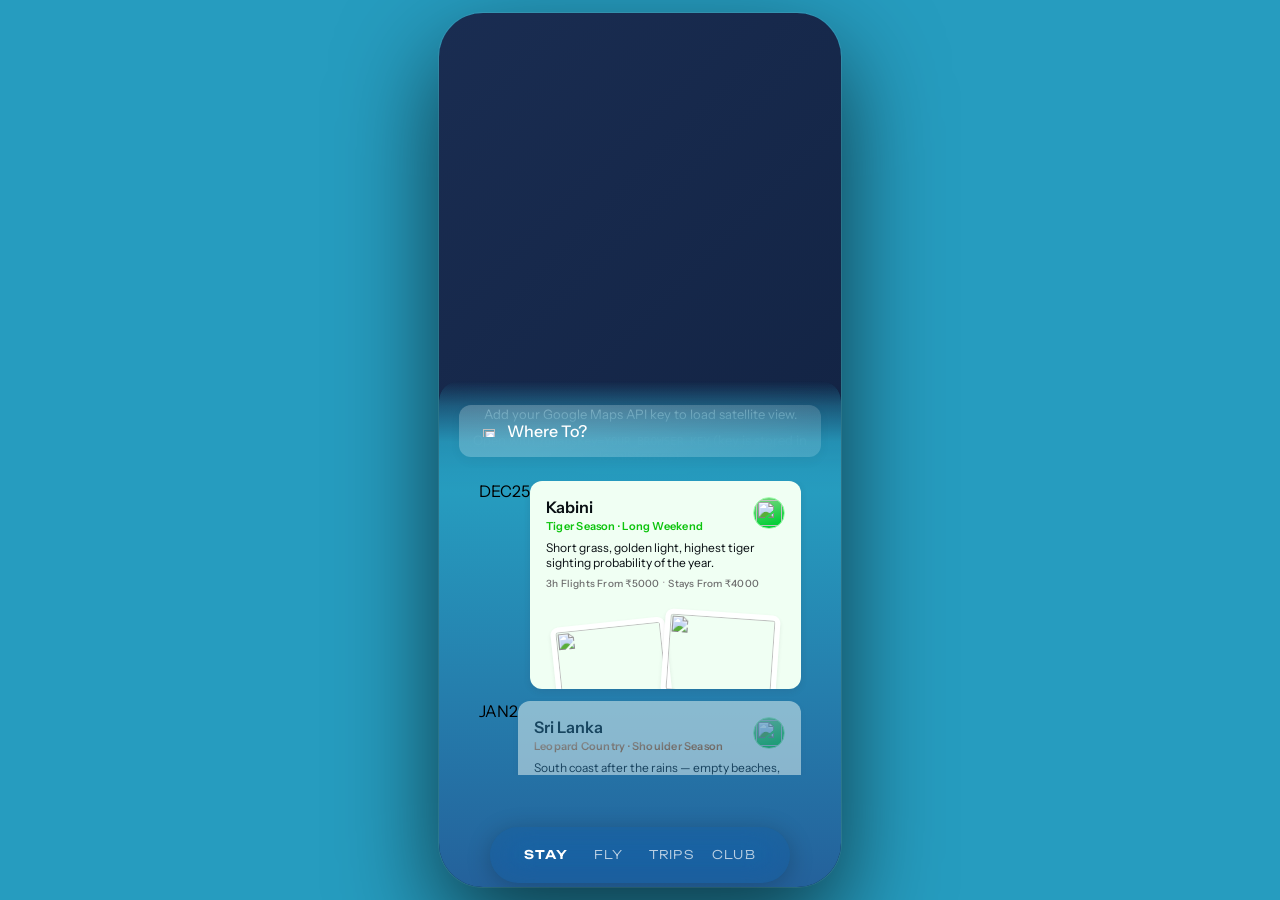
==== commit 17aa631a: "Revert search bar safe-area and gradient border changes. Restore index.html to the state before the " ====
--- a/index.html
+++ b/index.html
@@ -16,26 +16,6 @@
   <link href="https://fonts.googleapis.com/css2?family=Unbounded:wght@300;500;600;700&family=Instrument+Sans:wght@400;500;600;700&family=Geist+Mono:wght@300;400;500&display=swap" rel="stylesheet">
   <style>
     *, *::before, *::after { box-sizing: border-box; margin: 0; padding: 0; }
-    :root {
-      --storii-search-border: linear-gradient(
-        162deg,
-        rgba(255, 255, 255, 0.6) 0%,
-        rgba(255, 255, 255, 0.22) 38%,
-        rgba(255, 255, 255, 0.42) 100%
-      );
-      --storii-search-fill-glass: linear-gradient(
-        111.989deg,
-        rgba(255, 255, 255, 0.225) 23.024%,
-        rgba(255, 255, 255, 0.15) 94.82%
-      );
-      --storii-search-fill-results: linear-gradient(
-        90deg,
-        rgba(237, 250, 255, 1) 0%,
-        rgba(245, 255, 254, 1) 100%
-      );
-      --storii-search-shadow: 0 4px 12px rgba(0, 0, 0, 0.04);
-    }
-
     body {
       min-height: 100vh;
       background: #0a1628;
@@ -219,11 +199,13 @@
       display: flex;
       align-items: center;
       gap: 8px;
-      border: 0.5px solid transparent;
-      background:
-        var(--storii-search-fill-glass) padding-box,
-        var(--storii-search-border) border-box;
-      box-shadow: var(--storii-search-shadow);
+      background: linear-gradient(
+        111.989deg,
+        rgba(255, 255, 255, 0.225) 23.024%,
+        rgba(255, 255, 255, 0.15) 94.82%
+      );
+      box-shadow: 0 4px 12px rgba(0, 0, 0, 0.04);
+      border: none;
       cursor: pointer;
       -webkit-tap-highlight-color: transparent;
       text-align: left;
@@ -770,11 +752,12 @@
       width: 100%;
       border-radius: 12px;
       box-sizing: border-box;
-      border: 0.5px solid transparent;
-      background:
-        var(--storii-search-fill-glass) padding-box,
-        var(--storii-search-border) border-box;
-      box-shadow: var(--storii-search-shadow);
+      background: linear-gradient(
+        99.54deg,
+        rgba(255, 255, 255, 0.225) 23.024%,
+        rgba(255, 255, 255, 0.15) 94.82%
+      );
+      box-shadow: 0 4px 12px rgba(0, 0, 0, 0.04);
       margin-bottom: 32px;
       padding: 12px 12px 12px 16px;
       display: flex;
@@ -1666,14 +1649,12 @@
       top: 0;
       border-radius: 0;
     }
-    .storii-results-panel.is-sheet-visible.sheet-expanded .results-top-bar,
-    .results-sheet.sheet-expanded .results-top-bar {
-      background: #fff;
-      border-bottom: 0.5px solid rgba(0, 0, 0, 0.08);
-    }
-    .storii-results-panel.is-sheet-visible.sheet-expanded .results-safe-area,
-    .results-sheet.sheet-expanded .results-safe-area {
-      height: env(safe-area-inset-top, 44px);
+    .storii-results-panel.is-sheet-visible.sheet-expanded .storii-results-summary,
+    .storii-results-panel.is-sheet-visible.sheet-expanded .results-search-bar,
+    .results-sheet.sheet-expanded .storii-results-summary,
+    .results-sheet.sheet-expanded .results-search-bar {
+      padding-top: calc(12px + env(safe-area-inset-top, 44px));
+      box-sizing: border-box;
     }
     .storii-results-panel.is-sheet-closing,
     .results-sheet.is-sheet-closing {
@@ -1681,45 +1662,31 @@
       transition: transform 250ms ease-in;
       pointer-events: none;
     }
-    .results-top-bar {
+    .storii-results-summary,
+    .results-search-bar {
       flex: 0 0 auto;
       position: sticky;
       top: 0;
       z-index: 10;
       width: 100%;
-    }
-    .results-safe-area {
-      width: 100%;
-      height: 0;
-      flex-shrink: 0;
-      background: #fff;
-    }
-    .storii-results-summary,
-    .results-search-bar {
-      flex: 0 0 auto;
-      width: 100%;
       min-height: 64px;
       border-radius: 12px;
+      padding: 12px 20px;
       display: flex;
       align-items: center;
       gap: 8px;
-      border: 0.5px solid transparent;
+      border: 0.5px solid rgba(255, 255, 255, 0.35);
+      border-bottom: 0.5px solid rgba(0, 0, 0, 0.08);
       text-align: left;
       -webkit-tap-highlight-color: transparent;
-      background:
-        var(--storii-search-fill-results) padding-box,
-        var(--storii-search-border) border-box;
-      box-shadow: var(--storii-search-shadow);
+      background: linear-gradient(
+        90deg,
+        rgba(237, 250, 255, 1) 0%,
+        rgba(245, 255, 254, 1) 100%
+      );
+      box-shadow: 0 4px 12px rgba(0, 0, 0, 0.04);
       font: inherit;
       color: #080e12;
-      box-sizing: border-box;
-    }
-    .results-search-bar {
-      padding: 12px 16px;
-    }
-    .storii-results-panel.is-sheet-visible.sheet-expanded .results-search-bar,
-    .results-sheet.sheet-expanded .results-search-bar {
-      padding-top: 0;
     }
     .storii-results-back {
       flex: 0 0 24px;
@@ -3170,16 +3137,13 @@
         <div id="storii-results-search-pill" class="storii-results-search-pill" aria-live="polite"></div>
       </div>
       <div class="storii-results-panel results-sheet" id="storii-results-sheet">
-        <div class="results-top-bar">
-          <div class="results-safe-area" aria-hidden="true"></div>
-          <div class="storii-results-summary results-search-bar">
-            <button type="button" class="storii-results-back" id="storii-results-back" aria-label="Back to stays">
-              <img src="https://www.figma.com/api/mcp/asset/a3399cc7-56f6-4333-bda2-2dd682e67553" alt="" width="18" height="18" aria-hidden="true">
-            </button>
-            <div class="storii-results-summary-text">
-              <div class="storii-results-query" id="storii-results-query">Beachfront Resorts In Phuket</div>
-              <div class="storii-results-meta" id="storii-results-meta">16-18 May · 2 Guests</div>
-            </div>
+        <div class="storii-results-summary results-search-bar">
+          <button type="button" class="storii-results-back" id="storii-results-back" aria-label="Back to stays">
+            <img src="https://www.figma.com/api/mcp/asset/a3399cc7-56f6-4333-bda2-2dd682e67553" alt="" width="18" height="18" aria-hidden="true">
+          </button>
+          <div class="storii-results-summary-text">
+            <div class="storii-results-query" id="storii-results-query">Beachfront Resorts In Phuket</div>
+            <div class="storii-results-meta" id="storii-results-meta">16-18 May · 2 Guests</div>
           </div>
         </div>
         <div class="storii-results-filters" role="list" aria-label="Filters">
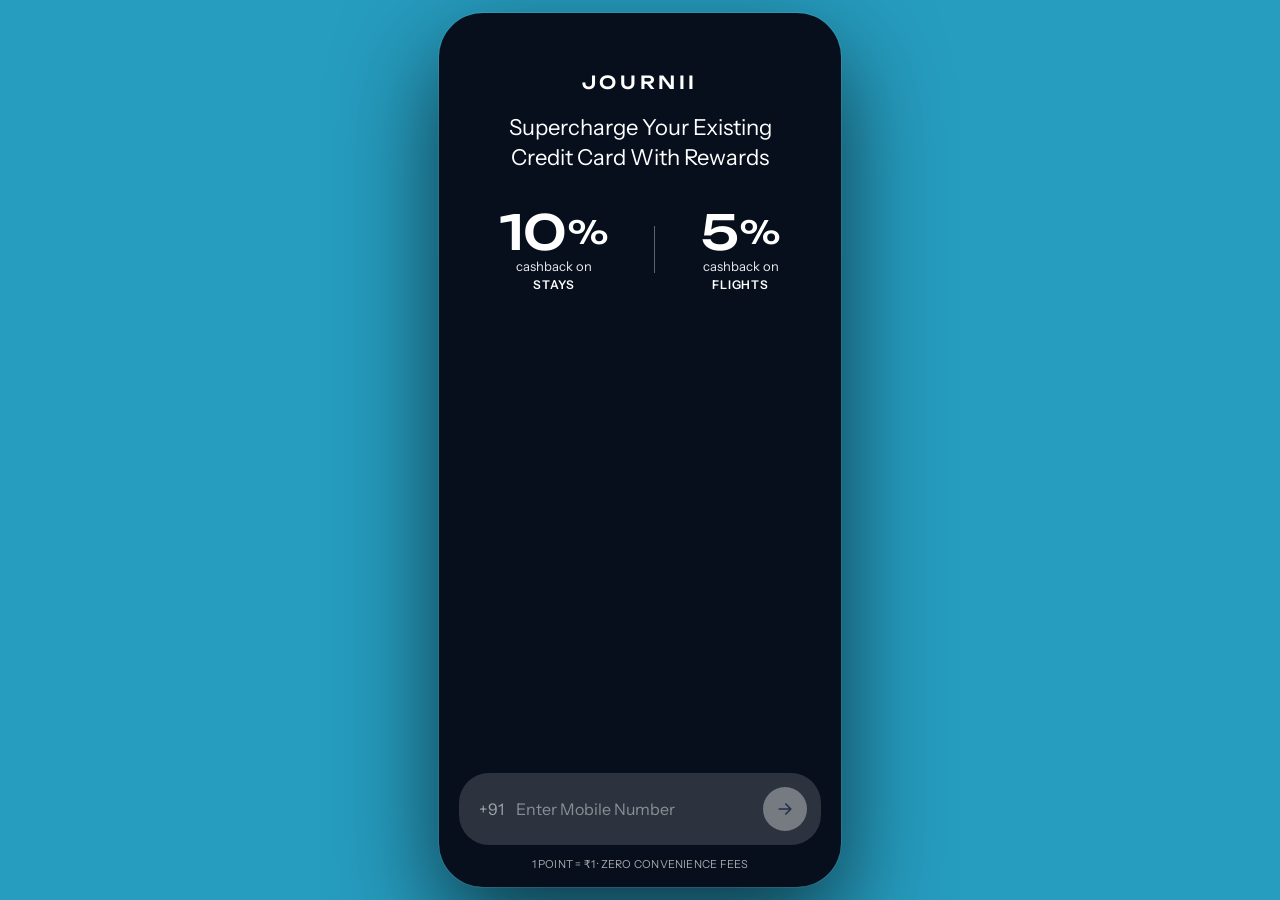
==== commit edc4974e: "Add first-launch onboarding flow ending at the Stay tab. Six-screen signup and Club interstitial wit" ====
--- a/index.html
+++ b/index.html
@@ -2880,6 +2880,7 @@
     }
   </style>
   <script src="https://unpkg.com/lucide@latest/dist/umd/lucide.min.js"></script>
+  <link rel="stylesheet" href="onboarding.css">
 </head>
 <body>
   <div class="phone">
@@ -3787,8 +3788,180 @@
       </ul>
     </div>
 
+    <div id="journii-onboarding" class="journii-onboarding" hidden aria-hidden="true">
+      <div class="onb-layer onb-auth is-active" data-onb="auth">
+        <div class="onb-auth-bg">
+          <video class="onb-video" src="assets/onboarding/edge-bali.mp4" autoplay muted loop playsinline aria-hidden="true"></video>
+          <div class="onb-auth-overlay" aria-hidden="true"></div>
+        </div>
+        <div class="onb-auth-top">
+          <p class="onb-wordmark">JOURNII</p>
+          <h1 class="onb-headline">Supercharge Your Existing<br>Credit Card With Rewards</h1>
+          <div class="onb-cashback">
+            <div class="onb-cashback-col">
+              <div class="onb-cashback-pct"><span class="onb-cashback-num">10</span><span class="onb-cashback-sym">%</span></div>
+              <span class="onb-cashback-label">cashback on</span>
+              <span class="onb-cashback-cat">STAYS</span>
+            </div>
+            <div class="onb-cashback-divider" aria-hidden="true"></div>
+            <div class="onb-cashback-col">
+              <div class="onb-cashback-pct"><span class="onb-cashback-num">5</span><span class="onb-cashback-sym">%</span></div>
+              <span class="onb-cashback-label">cashback on</span>
+              <span class="onb-cashback-cat">FLIGHTS</span>
+            </div>
+          </div>
+        </div>
+        <div class="onb-auth-bottom">
+          <div class="onb-panel is-active" data-onb-panel="phone">
+            <div class="onb-phone-row">
+              <div class="onb-phone-field">
+                <span class="onb-phone-prefix">+91</span>
+                <input type="tel" class="onb-phone-input" id="onb-phone-input" placeholder="Enter Mobile Number" inputmode="numeric" autocomplete="tel" maxlength="10" aria-label="Mobile number">
+              </div>
+              <button type="button" class="onb-arrow-btn onb-phone-arrow" disabled aria-label="Continue">
+                <svg viewBox="0 0 24 24" fill="none" aria-hidden="true"><path d="M5 12h14M13 6l6 6-6 6" stroke="currentColor" stroke-width="2" stroke-linecap="round" stroke-linejoin="round"/></svg>
+              </button>
+            </div>
+            <p class="onb-footnote">1 POINT = ₹1 · ZERO CONVENIENCE FEES</p>
+          </div>
+          <div class="onb-panel" data-onb-panel="otp">
+            <p class="onb-otp-sent">OTP Sent To + <span id="onb-otp-phone">91 00000 0000</span> <button type="button" class="onb-otp-edit" id="onb-otp-edit">Edit</button></p>
+            <div class="onb-otp-row">
+              <div class="onb-otp-boxes" aria-hidden="true">
+                <div class="onb-otp-box is-active"></div>
+                <div class="onb-otp-box"></div>
+                <div class="onb-otp-box"></div>
+                <div class="onb-otp-box"></div>
+              </div>
+              <input type="tel" class="onb-otp-hidden" id="onb-otp-hidden" inputmode="numeric" maxlength="4" autocomplete="one-time-code" aria-label="One-time password">
+              <button type="button" class="onb-arrow-btn" id="onb-otp-arrow" disabled aria-label="Verify OTP">
+                <svg viewBox="0 0 24 24" fill="none" aria-hidden="true"><path d="M5 12h14M13 6l6 6-6 6" stroke="currentColor" stroke-width="2" stroke-linecap="round" stroke-linejoin="round"/></svg>
+              </button>
+            </div>
+          </div>
+          <div class="onb-keyboard" aria-hidden="true">
+            <div class="onb-kb-row">
+              <button type="button" class="onb-kb-key" data-digit="1">1</button>
+              <button type="button" class="onb-kb-key" data-digit="2">2</button>
+              <button type="button" class="onb-kb-key" data-digit="3">3</button>
+            </div>
+            <div class="onb-kb-row">
+              <button type="button" class="onb-kb-key" data-digit="4">4</button>
+              <button type="button" class="onb-kb-key" data-digit="5">5</button>
+              <button type="button" class="onb-kb-key" data-digit="6">6</button>
+            </div>
+            <div class="onb-kb-row">
+              <button type="button" class="onb-kb-key" data-digit="7">7</button>
+              <button type="button" class="onb-kb-key" data-digit="8">8</button>
+              <button type="button" class="onb-kb-key" data-digit="9">9</button>
+            </div>
+            <div class="onb-kb-row">
+              <button type="button" class="onb-kb-key onb-kb-key--wide" data-action="done">Done</button>
+              <button type="button" class="onb-kb-key" data-digit="0">0</button>
+              <button type="button" class="onb-kb-key onb-kb-key--action" data-action="back" aria-label="Delete">⌫</button>
+            </div>
+          </div>
+        </div>
+      </div>
+      <div class="onb-layer onb-club" data-onb="club">
+        <button type="button" class="onb-club-close" id="onb-club-close" aria-label="Skip">
+          <svg viewBox="0 0 24 24" fill="none" aria-hidden="true"><path d="M6 6l12 12M18 6L6 18" stroke="currentColor" stroke-width="2" stroke-linecap="round"/></svg>
+        </button>
+        <div class="onb-club-scroll">
+          <p class="onb-club-eyebrow">ONE TIME OFFER</p>
+          <div class="onb-club-hero-pct"><span class="onb-club-100">100</span><span class="onb-club-pct-sym">%</span></div>
+          <p class="onb-club-cashback-word">Cashback</p>
+          <div class="onb-club-card">
+            <img src="https://www.figma.com/api/mcp/asset/e643cddc-ebb7-4627-bf6e-f508408da4e4" alt="" decoding="async">
+            <div class="onb-club-card-label"><span class="journii">JOURNII</span><span class="club">CLUB</span></div>
+          </div>
+          <div class="onb-pricing">
+            <span class="onb-pricing-badge">Save 100%</span>
+            <div class="onb-pricing-row">
+              <div class="onb-pricing-col">
+                <span class="onb-pricing-main">Yearly ₹999</span>
+                <span class="onb-pricing-sub">₹83/month</span>
+              </div>
+              <div class="onb-pricing-col onb-pricing-col--right">
+                <span class="onb-pricing-main">Earn ₹999</span>
+                <span class="onb-pricing-sub">Cashback</span>
+              </div>
+            </div>
+          </div>
+          <button type="button" class="onb-btn-primary" id="onb-club-join">Join Journii Club</button>
+          <p class="onb-club-tagline">Save ₹20,000 per year<br>with Journii Club</p>
+          <p class="onb-club-section-title">Book your flights and stays from the<br>Journii app and earn cashback on each booking</p>
+          <div class="onb-perks">
+            <div class="onb-perk"><span class="onb-perk-pct">5<small>%</small></span><span class="onb-perk-label">flights</span></div>
+            <div class="onb-perk"><span class="onb-perk-pct">10<small>%</small></span><span class="onb-perk-label">stays</span></div>
+            <div class="onb-perk"><span class="onb-perk-pct">15<small>%</small></span><span class="onb-perk-label">last minute</span></div>
+          </div>
+          <p class="onb-receipt-title">HERE'S HOW MUCH PRABH AND HIS FAMILY<br>SAVED LAST YEAR</p>
+          <div class="onb-receipt">
+            <div class="onb-receipt-line"><span>10 nights in Thailand</span><strong>₹8,000 back</strong></div>
+            <div class="onb-receipt-line"><span>Return flight to Thailand</span><strong>₹2,000 back</strong></div>
+            <div class="onb-receipt-line"><span>3 weekend trips in India</span><strong>₹7,500 back</strong></div>
+            <div class="onb-receipt-line"><span>Domestic flights in India</span><strong>₹2,500 back</strong></div>
+            <hr class="onb-receipt-hr">
+            <div class="onb-receipt-line onb-receipt-total"><span>Total savings</span><strong>₹20,000</strong></div>
+            <div class="onb-receipt-line"><span>Journii membership fees</span><strong>₹999</strong></div>
+            <div class="onb-receipt-line"><span>Joining cashback</span><strong>-₹999</strong></div>
+            <hr class="onb-receipt-hr">
+            <div class="onb-receipt-line onb-receipt-total"><span>Net savings per year</span><strong>₹20,000</strong></div>
+          </div>
+          <div class="onb-polaroids" aria-hidden="true">
+            <div class="polaroid p1"><img src="https://upload.wikimedia.org/wikipedia/commons/thumb/b/bc/Maya_Bay.jpg/500px-Maya_Bay.jpg" alt="" decoding="async"></div>
+            <div class="polaroid p2"><img src="https://upload.wikimedia.org/wikipedia/commons/thumb/8/88/Patong_Beach.jpg/500px-Patong_Beach.jpg" alt="" decoding="async"></div>
+          </div>
+          <p class="onb-club-cards-note">Works on top of your existing<br>credit card rewards —<br>HDFC, Axis, Amex, SBI and more.</p>
+        </div>
+      </div>
+      <div class="onb-layer onb-payment" data-onb="payment">
+        <div class="onb-pay-scroll">
+          <button type="button" class="onb-pay-back" id="onb-pay-back">
+            <svg viewBox="0 0 24 24" fill="none" aria-hidden="true"><path d="M15 6l-6 6 6 6" stroke="currentColor" stroke-width="2" stroke-linecap="round" stroke-linejoin="round"/></svg>
+            Complete Your Membership
+          </button>
+          <h2 class="onb-pay-title">JOURNII CLUB</h2>
+          <p class="onb-pay-sub">₹999/year · ₹83/month</p>
+          <div class="onb-pay-highlight">
+            <p class="onb-pay-highlight-label">YOUR FIRST YEAR IS FREE</p>
+            <p>₹999 joining cashback applied<br>You pay ₹999, earn ₹999 back</p>
+          </div>
+          <p class="onb-field-label">Pay with UPI</p>
+          <div class="onb-upi-row">
+            <input type="text" class="onb-field" placeholder="yourname@upi" autocomplete="off">
+            <button type="button" class="onb-verify-btn">Verify</button>
+          </div>
+          <p class="onb-or">—— OR ——</p>
+          <p class="onb-field-label">Pay with card</p>
+          <input type="text" class="onb-field" placeholder="Card number" inputmode="numeric" autocomplete="cc-number">
+          <div class="onb-field-row">
+            <input type="text" class="onb-field" placeholder="MM / YY" inputmode="numeric" autocomplete="cc-exp">
+            <input type="text" class="onb-field" placeholder="CVV" inputmode="numeric" autocomplete="cc-csc">
+          </div>
+          <input type="text" class="onb-field" placeholder="Name on card" autocomplete="cc-name">
+        </div>
+        <div class="onb-pay-footer">
+          <button type="button" class="onb-btn-primary" id="onb-pay-submit">Pay ₹999</button>
+          <p class="onb-secured">🔒 Secured by Razorpay</p>
+        </div>
+      </div>
+      <div class="onb-layer onb-success" data-onb="success">
+        <div class="onb-success-inner">
+          <div class="onb-check-wrap" aria-hidden="true">
+            <svg viewBox="0 0 24 24" fill="none"><path d="M5 13l4 4L19 7" stroke="currentColor" stroke-width="2.5" stroke-linecap="round" stroke-linejoin="round"/></svg>
+          </div>
+          <h2>Welcome to Journii Club 🎉</h2>
+          <p>Your ₹999 cashback will be<br>credited after your first booking</p>
+          <button type="button" class="onb-btn-primary" id="onb-success-go">Go explore stays →</button>
+        </div>
+      </div>
+    </div>
+
   </div>
 
+  <script src="onboarding.js"></script>
   <script>
     /** If a /500px-… thumbnail 404s (Commons sometimes prunes sizes), try /960px-… once. */
     (function setupCommonsThumbFallback() {
--- a/onboarding.css
+++ b/onboarding.css
@@ -0,0 +1,808 @@
+/* Journii first-launch onboarding — layered over .phone */
+.journii-onboarding {
+  position: absolute;
+  inset: 0;
+  z-index: 5000;
+  overflow: hidden;
+  font-family: "Instrument Sans", system-ui, sans-serif;
+  color: #fff;
+  -webkit-font-smoothing: antialiased;
+}
+.journii-onboarding[hidden] {
+  display: none !important;
+}
+.journii-onboarding.is-exiting {
+  opacity: 0;
+  transition: opacity 200ms ease-out;
+  pointer-events: none;
+}
+
+.phone.is-onboarding-active > .screen,
+.phone.is-onboarding-active > nav.tab-bar,
+.phone.is-onboarding-active > #storii-search-overlay,
+.phone.is-onboarding-active > #storii-stay-details {
+  opacity: 0;
+  pointer-events: none;
+}
+.phone.is-onboarding-reveal > .screen,
+.phone.is-onboarding-reveal > nav.tab-bar {
+  opacity: 0;
+}
+.phone.is-onboarding-reveal.is-onboarding-done > .screen,
+.phone.is-onboarding-reveal.is-onboarding-done > nav.tab-bar {
+  opacity: 1;
+  transition: opacity 400ms ease-out;
+}
+
+.onb-layer {
+  position: absolute;
+  inset: 0;
+  display: flex;
+  flex-direction: column;
+  opacity: 0;
+  pointer-events: none;
+  transition: opacity 200ms ease-out;
+}
+.onb-layer.is-active {
+  opacity: 1;
+  pointer-events: auto;
+}
+
+/* —— Auth screens 1–3 (shared video bg) —— */
+.onb-auth {
+  background: #0a1628;
+  flex-direction: column;
+}
+.onb-auth-bg {
+  position: absolute;
+  inset: 0;
+  overflow: hidden;
+}
+.onb-auth-bg .onb-video {
+  position: absolute;
+  inset: 0;
+  width: 100%;
+  height: 100%;
+  object-fit: cover;
+  transform: scale(1.05);
+  transition: filter 200ms ease-out;
+}
+.onb-auth.is-keyboard-open .onb-video {
+  filter: blur(2px);
+}
+.onb-auth-overlay {
+  position: absolute;
+  inset: 0;
+  background: rgba(0, 0, 0, 0.3);
+}
+.onb-auth-top {
+  position: relative;
+  z-index: 2;
+  flex: 1;
+  display: flex;
+  flex-direction: column;
+  align-items: center;
+  padding: calc(env(safe-area-inset-top, 44px) + 58px) 24px 0;
+  text-align: center;
+}
+.onb-wordmark {
+  font-family: "Unbounded", "Instrument Sans", sans-serif;
+  font-size: 18px;
+  font-weight: 500;
+  letter-spacing: 0.2em;
+  text-transform: uppercase;
+  margin-bottom: 20px;
+}
+.onb-headline {
+  font-size: 22px;
+  font-weight: 400;
+  line-height: 1.35;
+  max-width: 300px;
+  margin-bottom: 36px;
+}
+.onb-cashback {
+  display: flex;
+  align-items: flex-start;
+  justify-content: center;
+  gap: 46px;
+  width: 100%;
+  max-width: 280px;
+}
+.onb-cashback-col {
+  display: flex;
+  flex-direction: column;
+  align-items: center;
+  text-align: center;
+  min-width: 76px;
+}
+.onb-cashback-pct {
+  display: flex;
+  align-items: flex-start;
+  line-height: 1;
+  margin-bottom: 2px;
+}
+.onb-cashback-num {
+  font-family: "Unbounded", sans-serif;
+  font-size: 48px;
+  font-weight: 500;
+  letter-spacing: -0.02em;
+}
+.onb-cashback-sym {
+  font-family: "Unbounded", sans-serif;
+  font-size: 32px;
+  font-weight: 500;
+  margin-top: 8px;
+  margin-left: 2px;
+}
+.onb-cashback-label {
+  font-size: 13px;
+  font-weight: 400;
+  opacity: 0.92;
+  line-height: 1.25;
+}
+.onb-cashback-cat {
+  font-size: 12px;
+  font-weight: 600;
+  letter-spacing: 0.06em;
+  text-transform: uppercase;
+  margin-top: 2px;
+}
+.onb-cashback-divider {
+  width: 1px;
+  height: 47px;
+  background: rgba(255, 255, 255, 0.35);
+  margin-top: 18px;
+  flex-shrink: 0;
+}
+
+.onb-auth-bottom {
+  position: relative;
+  z-index: 2;
+  padding: 0 20px calc(env(safe-area-inset-bottom, 0px) + 12px);
+}
+.onb-panel {
+  display: none;
+  flex-direction: column;
+  gap: 12px;
+  animation: onb-panel-in 200ms ease-out forwards;
+}
+.onb-panel.is-active {
+  display: flex;
+}
+@keyframes onb-panel-in {
+  from {
+    opacity: 0;
+    transform: translateY(10px);
+  }
+  to {
+    opacity: 1;
+    transform: translateY(0);
+  }
+}
+.onb-footnote {
+  font-size: 11px;
+  text-align: center;
+  color: rgba(255, 255, 255, 0.65);
+  letter-spacing: 0.02em;
+  padding-bottom: 4px;
+}
+
+.onb-phone-row {
+  display: flex;
+  align-items: center;
+  gap: 10px;
+  background: rgba(255, 255, 255, 0.15);
+  border-radius: 30px;
+  padding: 14px 14px 14px 20px;
+}
+.onb-phone-field {
+  flex: 1;
+  display: flex;
+  align-items: center;
+  gap: 12px;
+  min-width: 0;
+}
+.onb-phone-prefix {
+  font-size: 16px;
+  color: rgba(255, 255, 255, 0.55);
+  flex-shrink: 0;
+}
+.onb-phone-input {
+  flex: 1;
+  min-width: 0;
+  border: none;
+  background: transparent;
+  color: #fff;
+  font: inherit;
+  font-size: 16px;
+  outline: none;
+}
+.onb-phone-input::placeholder {
+  color: rgba(255, 255, 255, 0.45);
+}
+.onb-arrow-btn {
+  flex-shrink: 0;
+  width: 44px;
+  height: 44px;
+  border-radius: 50%;
+  border: none;
+  background: #fff;
+  color: #152d63;
+  display: flex;
+  align-items: center;
+  justify-content: center;
+  cursor: pointer;
+  transition: opacity 150ms ease, transform 150ms ease;
+}
+.onb-arrow-btn:disabled {
+  opacity: 0.35;
+  cursor: default;
+}
+.onb-arrow-btn:not(:disabled):active {
+  transform: scale(0.96);
+}
+.onb-arrow-btn svg {
+  width: 20px;
+  height: 20px;
+}
+
+.onb-otp-sent {
+  display: flex;
+  align-items: center;
+  justify-content: center;
+  gap: 8px;
+  font-size: 14px;
+  color: rgba(255, 255, 255, 0.85);
+  margin-bottom: 4px;
+}
+.onb-otp-edit {
+  border: none;
+  background: none;
+  color: #fff;
+  font: inherit;
+  font-weight: 600;
+  text-decoration: underline;
+  cursor: pointer;
+  padding: 0;
+}
+.onb-otp-row {
+  display: flex;
+  align-items: center;
+  gap: 10px;
+}
+.onb-otp-boxes {
+  display: flex;
+  gap: 8px;
+  flex: 1;
+}
+.onb-otp-box {
+  width: 52px;
+  height: 60px;
+  border-radius: 12px;
+  background: rgba(255, 255, 255, 0.15);
+  border: 1px solid rgba(255, 255, 255, 0.3);
+  display: flex;
+  align-items: center;
+  justify-content: center;
+  font-size: 22px;
+  font-weight: 600;
+  transition: border-color 150ms ease;
+}
+.onb-otp-box.is-active {
+  border-color: #fff;
+}
+.onb-otp-hidden {
+  position: absolute;
+  opacity: 0;
+  pointer-events: none;
+  width: 1px;
+  height: 1px;
+}
+
+.onb-keyboard {
+  margin-top: 8px;
+  background: #d1d5db;
+  border-radius: 12px 12px 0 0;
+  padding: 8px 6px calc(env(safe-area-inset-bottom, 0px) + 6px);
+  display: none;
+}
+.onb-auth.is-keyboard-open .onb-keyboard {
+  display: block;
+}
+.onb-kb-row {
+  display: flex;
+  gap: 6px;
+  margin-bottom: 6px;
+  justify-content: center;
+}
+.onb-kb-row:last-child {
+  margin-bottom: 0;
+}
+.onb-kb-key {
+  flex: 1;
+  max-width: 118px;
+  min-height: 46px;
+  border: none;
+  border-radius: 8px;
+  background: #fff;
+  color: #000;
+  font-size: 22px;
+  font-weight: 400;
+  font-family: -apple-system, system-ui, sans-serif;
+  cursor: pointer;
+  box-shadow: 0 1px 0 rgba(0, 0, 0, 0.12);
+}
+.onb-kb-key--wide {
+  flex: 1.4;
+  max-width: none;
+  font-size: 14px;
+}
+.onb-kb-key--action {
+  background: #acb3bc;
+  font-size: 18px;
+}
+
+/* —— Club interstitial (screen 4) —— */
+.onb-club,
+.onb-payment,
+.onb-success {
+  flex-direction: column;
+}
+.onb-club {
+  background: linear-gradient(180deg, #269cbf 0%, #24619b 100%);
+}
+.onb-club-scroll {
+  flex: 1;
+  overflow-y: auto;
+  -webkit-overflow-scrolling: touch;
+  padding: calc(env(safe-area-inset-top, 44px) + 12px) 20px 32px;
+}
+.onb-club-close {
+  position: absolute;
+  top: calc(env(safe-area-inset-top, 44px) + 16px);
+  right: 16px;
+  z-index: 3;
+  width: 44px;
+  height: 44px;
+  border-radius: 50%;
+  border: none;
+  background: rgba(255, 255, 255, 0.2);
+  color: #fff;
+  display: flex;
+  align-items: center;
+  justify-content: center;
+  cursor: pointer;
+}
+.onb-club-close svg {
+  width: 18px;
+  height: 18px;
+}
+.onb-club-eyebrow {
+  font-size: 11px;
+  font-weight: 600;
+  letter-spacing: 0.14em;
+  text-align: center;
+  text-transform: uppercase;
+  opacity: 0.9;
+  margin-top: 48px;
+}
+.onb-club-hero-pct {
+  display: flex;
+  align-items: flex-start;
+  justify-content: center;
+  gap: 4px;
+  margin: 4px 0 20px;
+}
+.onb-club-100 {
+  font-family: "Unbounded", sans-serif;
+  font-size: 72px;
+  font-weight: 500;
+  line-height: 1;
+  letter-spacing: -0.03em;
+}
+.onb-club-pct-sym {
+  font-family: "Unbounded", sans-serif;
+  font-size: 40px;
+  font-weight: 500;
+  margin-top: 12px;
+}
+.onb-club-cashback-word {
+  font-family: "Unbounded", sans-serif;
+  font-size: 22px;
+  font-weight: 500;
+  text-align: center;
+  letter-spacing: 0.04em;
+  margin-bottom: 20px;
+}
+.onb-club-card {
+  width: 100%;
+  max-width: 280px;
+  margin: 0 auto 20px;
+  border-radius: 16px;
+  overflow: hidden;
+  position: relative;
+  aspect-ratio: 1.1;
+  box-shadow: 0 12px 40px rgba(0, 0, 0, 0.2);
+}
+.onb-club-card img {
+  width: 100%;
+  height: 100%;
+  object-fit: cover;
+  display: block;
+}
+.onb-club-card-label {
+  position: absolute;
+  inset: 0;
+  display: flex;
+  flex-direction: column;
+  align-items: center;
+  justify-content: center;
+  text-align: center;
+  pointer-events: none;
+}
+.onb-club-card-label .journii {
+  font-family: "Unbounded", sans-serif;
+  font-size: 28px;
+  font-weight: 600;
+  letter-spacing: 0.08em;
+  text-shadow: 0 2px 12px rgba(0, 0, 0, 0.35);
+}
+.onb-club-card-label .club {
+  font-family: "Unbounded", sans-serif;
+  font-size: 22px;
+  font-weight: 500;
+  letter-spacing: 0.2em;
+  margin-top: -4px;
+  text-shadow: 0 2px 12px rgba(0, 0, 0, 0.35);
+}
+.onb-pricing {
+  background: rgba(255, 255, 255, 0.12);
+  border-radius: 16px;
+  padding: 16px 20px;
+  position: relative;
+  margin-bottom: 16px;
+}
+.onb-pricing-badge {
+  position: absolute;
+  top: -11px;
+  left: 50%;
+  transform: translateX(-50%);
+  background: #fff;
+  color: #24619b;
+  font-size: 11px;
+  font-weight: 700;
+  letter-spacing: 0.04em;
+  padding: 4px 12px;
+  border-radius: 20px;
+  white-space: nowrap;
+}
+.onb-pricing-row {
+  display: flex;
+  justify-content: space-between;
+  align-items: flex-start;
+  gap: 12px;
+}
+.onb-pricing-col {
+  display: flex;
+  flex-direction: column;
+  gap: 4px;
+}
+.onb-pricing-col--right {
+  text-align: right;
+}
+.onb-pricing-main {
+  font-size: 15px;
+  font-weight: 600;
+}
+.onb-pricing-sub {
+  font-size: 13px;
+  opacity: 0.85;
+}
+.onb-btn-primary {
+  width: 100%;
+  border: none;
+  border-radius: 14px;
+  padding: 14px 20px;
+  background: #fff;
+  color: #152d63;
+  font: inherit;
+  font-size: 16px;
+  font-weight: 600;
+  cursor: pointer;
+}
+.onb-btn-primary:active {
+  opacity: 0.92;
+}
+.onb-club-tagline {
+  text-align: center;
+  font-size: 18px;
+  font-weight: 500;
+  line-height: 1.4;
+  margin: 20px 0 28px;
+}
+.onb-club-section-title {
+  font-size: 14px;
+  line-height: 1.45;
+  text-align: center;
+  opacity: 0.92;
+  margin-bottom: 20px;
+}
+.onb-perks {
+  display: flex;
+  justify-content: space-between;
+  gap: 8px;
+  margin-bottom: 28px;
+  text-align: center;
+}
+.onb-perk {
+  flex: 1;
+  display: flex;
+  flex-direction: column;
+  align-items: center;
+  gap: 6px;
+}
+.onb-perk-pct {
+  font-family: "Unbounded", sans-serif;
+  font-size: 28px;
+  font-weight: 500;
+  line-height: 1;
+}
+.onb-perk-pct small {
+  font-size: 16px;
+}
+.onb-perk-label {
+  font-size: 11px;
+  font-weight: 600;
+  letter-spacing: 0.06em;
+  text-transform: uppercase;
+  opacity: 0.9;
+}
+.onb-receipt-title {
+  font-size: 11px;
+  font-weight: 600;
+  letter-spacing: 0.08em;
+  text-transform: uppercase;
+  text-align: center;
+  line-height: 1.4;
+  margin-bottom: 12px;
+  opacity: 0.95;
+}
+.onb-receipt {
+  background: #fff;
+  color: #152d63;
+  border-radius: 16px;
+  padding: 20px;
+  margin-bottom: 24px;
+}
+.onb-receipt-line {
+  display: flex;
+  justify-content: space-between;
+  gap: 12px;
+  font-size: 11px;
+  text-transform: uppercase;
+  letter-spacing: 0.02em;
+  padding: 6px 0;
+}
+.onb-receipt-line strong {
+  font-weight: 600;
+  white-space: nowrap;
+}
+.onb-receipt-hr {
+  border: none;
+  border-top: 1px solid rgba(21, 45, 99, 0.15);
+  margin: 4px 0;
+}
+.onb-receipt-total {
+  font-weight: 700;
+}
+.onb-polaroids {
+  position: relative;
+  height: 140px;
+  margin-bottom: 24px;
+}
+.onb-polaroids .polaroid {
+  position: absolute;
+  width: 120px;
+  background: #fff;
+  padding: 6px 6px 20px;
+  box-shadow: 0 8px 24px rgba(0, 0, 0, 0.2);
+}
+.onb-polaroids .polaroid img {
+  width: 100%;
+  aspect-ratio: 1;
+  object-fit: cover;
+  display: block;
+}
+.onb-polaroids .polaroid.p1 {
+  left: 12%;
+  top: 8px;
+  transform: rotate(-8deg);
+  z-index: 1;
+}
+.onb-polaroids .polaroid.p2 {
+  right: 8%;
+  top: 0;
+  transform: rotate(6deg);
+  z-index: 2;
+}
+.onb-club-cards-note {
+  font-size: 13px;
+  line-height: 1.5;
+  text-align: center;
+  opacity: 0.88;
+  padding-bottom: 24px;
+}
+
+/* —— Payment (screen 5) —— */
+.onb-payment,
+.onb-success {
+  background: linear-gradient(180deg, #269cbf 0%, #24619b 100%);
+}
+.onb-pay-scroll {
+  flex: 1;
+  overflow-y: auto;
+  padding: calc(env(safe-area-inset-top, 44px) + 8px) 20px 24px;
+}
+.onb-pay-back {
+  display: inline-flex;
+  align-items: center;
+  gap: 8px;
+  border: none;
+  background: none;
+  color: #fff;
+  font: inherit;
+  font-size: 15px;
+  font-weight: 500;
+  cursor: pointer;
+  padding: 8px 0 20px;
+  margin-left: -4px;
+}
+.onb-pay-back svg {
+  width: 18px;
+  height: 18px;
+}
+.onb-pay-title {
+  font-family: "Unbounded", sans-serif;
+  font-size: 20px;
+  font-weight: 600;
+  letter-spacing: 0.06em;
+  margin-bottom: 4px;
+}
+.onb-pay-sub {
+  font-size: 14px;
+  opacity: 0.85;
+  margin-bottom: 20px;
+}
+.onb-pay-highlight {
+  border: 0.5px solid rgba(255, 255, 255, 0.35);
+  border-radius: 12px;
+  padding: 16px;
+  margin-bottom: 28px;
+  text-align: center;
+}
+.onb-pay-highlight-label {
+  font-size: 10px;
+  letter-spacing: 0.14em;
+  text-transform: uppercase;
+  color: rgba(255, 255, 255, 0.5);
+  margin-bottom: 8px;
+}
+.onb-pay-highlight p {
+  font-size: 14px;
+  line-height: 1.45;
+  opacity: 0.95;
+}
+.onb-field-label {
+  font-size: 10px;
+  letter-spacing: 0.14em;
+  text-transform: uppercase;
+  color: rgba(255, 255, 255, 0.5);
+  margin-bottom: 10px;
+}
+.onb-field {
+  width: 100%;
+  border: 0.5px solid rgba(255, 255, 255, 0.25);
+  border-radius: 12px;
+  padding: 14px 16px;
+  background: rgba(255, 255, 255, 0.12);
+  color: #fff;
+  font: inherit;
+  font-size: 15px;
+  margin-bottom: 12px;
+  outline: none;
+}
+.onb-field::placeholder {
+  color: rgba(255, 255, 255, 0.4);
+}
+.onb-field-row {
+  display: flex;
+  gap: 10px;
+}
+.onb-field-row .onb-field {
+  flex: 1;
+}
+.onb-upi-row {
+  display: flex;
+  gap: 10px;
+  margin-bottom: 20px;
+}
+.onb-upi-row .onb-field {
+  flex: 1;
+  margin-bottom: 0;
+}
+.onb-verify-btn {
+  flex-shrink: 0;
+  border: 0.5px solid rgba(255, 255, 255, 0.35);
+  border-radius: 12px;
+  padding: 0 16px;
+  background: rgba(255, 255, 255, 0.15);
+  color: #fff;
+  font: inherit;
+  font-size: 14px;
+  font-weight: 600;
+  cursor: pointer;
+}
+.onb-or {
+  text-align: center;
+  font-size: 11px;
+  letter-spacing: 0.12em;
+  color: rgba(255, 255, 255, 0.45);
+  margin: 20px 0 16px;
+}
+.onb-pay-footer {
+  padding: 0 20px calc(env(safe-area-inset-bottom, 0px) + 16px);
+}
+.onb-secured {
+  text-align: center;
+  font-size: 12px;
+  opacity: 0.6;
+  margin-top: 12px;
+}
+
+/* —— Success (screen 6) —— */
+.onb-success-inner {
+  flex: 1;
+  display: flex;
+  flex-direction: column;
+  align-items: center;
+  justify-content: center;
+  padding: 40px 28px;
+  text-align: center;
+}
+.onb-check-wrap {
+  width: 88px;
+  height: 88px;
+  border-radius: 50%;
+  background: #fff;
+  display: flex;
+  align-items: center;
+  justify-content: center;
+  margin-bottom: 28px;
+  transform: scale(0);
+  animation: onb-check-pop 500ms cubic-bezier(0.34, 1.56, 0.64, 1) forwards;
+}
+.onb-check-wrap svg {
+  width: 44px;
+  height: 44px;
+  color: #22c55e;
+}
+@keyframes onb-check-pop {
+  to {
+    transform: scale(1);
+  }
+}
+.onb-success h2 {
+  font-size: 22px;
+  font-weight: 600;
+  margin-bottom: 12px;
+}
+.onb-success p {
+  font-size: 15px;
+  line-height: 1.5;
+  opacity: 0.9;
+  max-width: 280px;
+  margin-bottom: 36px;
+}
+.onb-success .onb-btn-primary {
+  max-width: 280px;
+}
